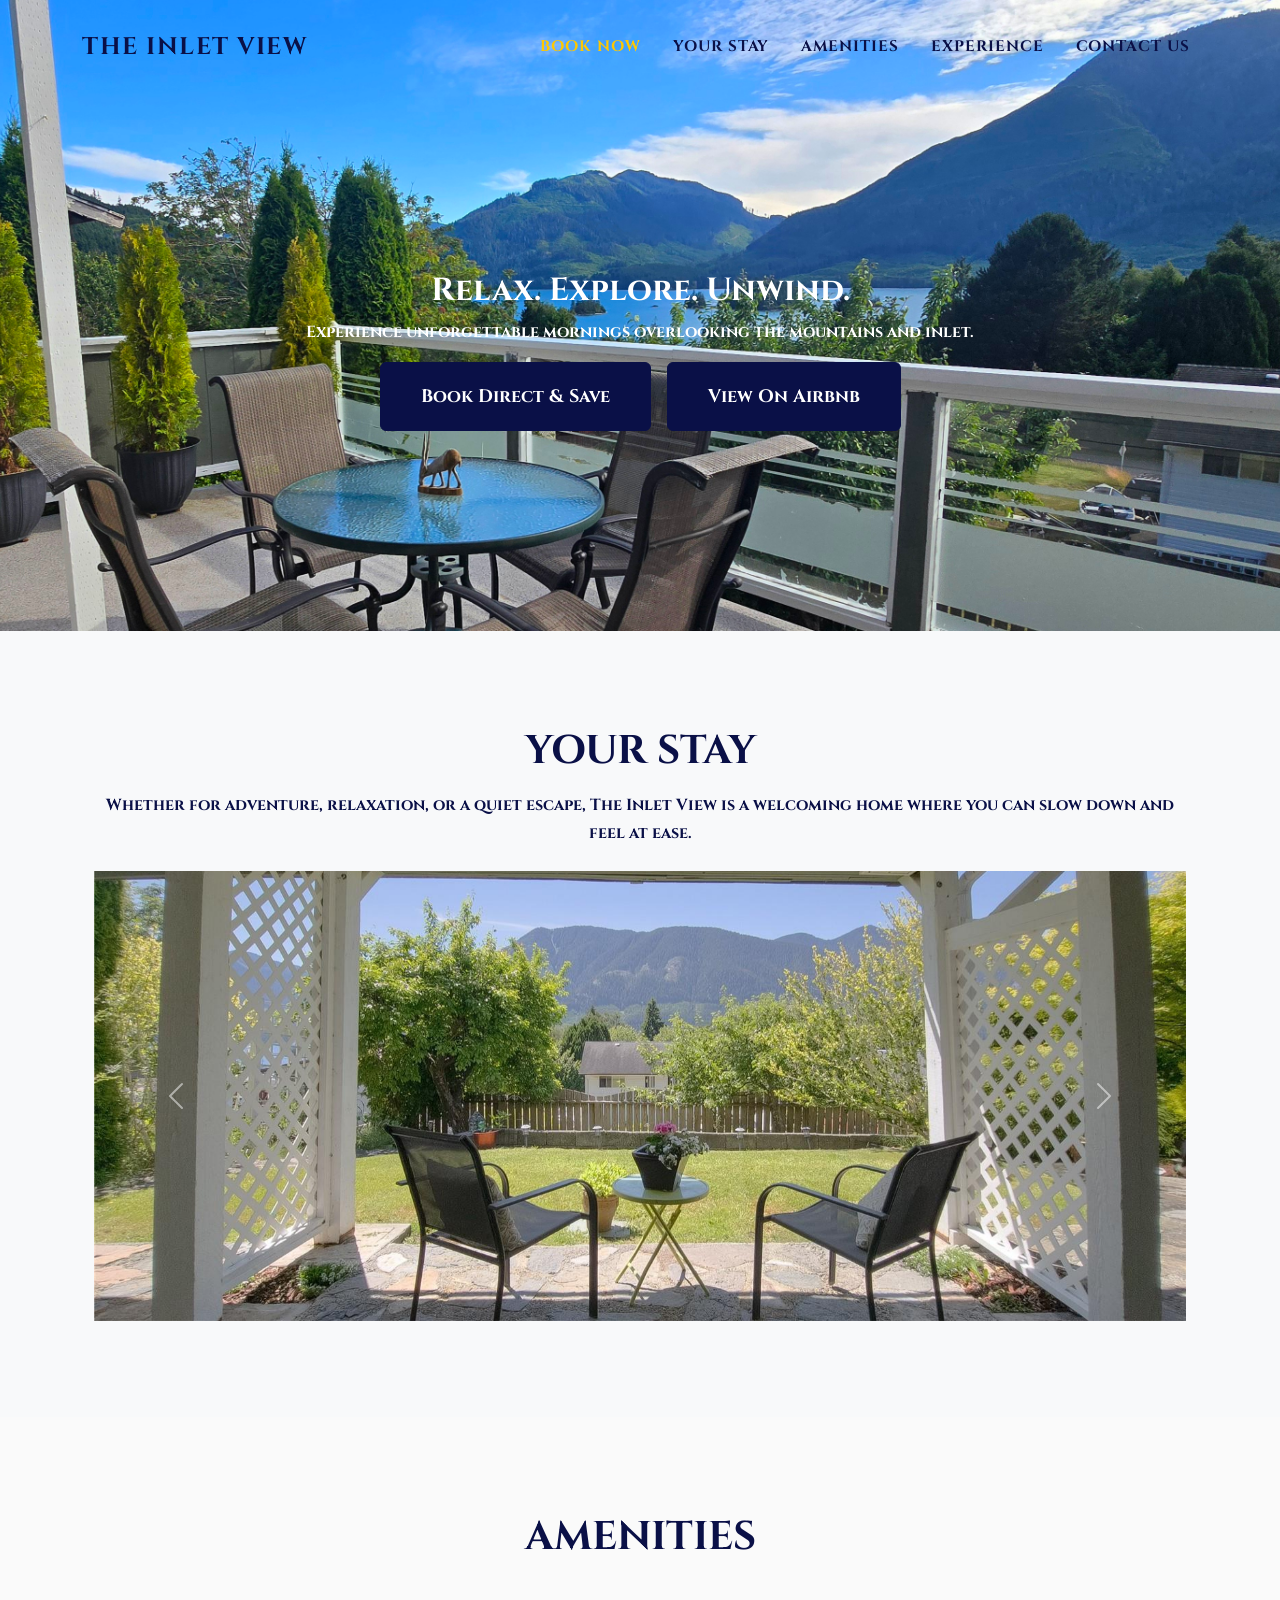
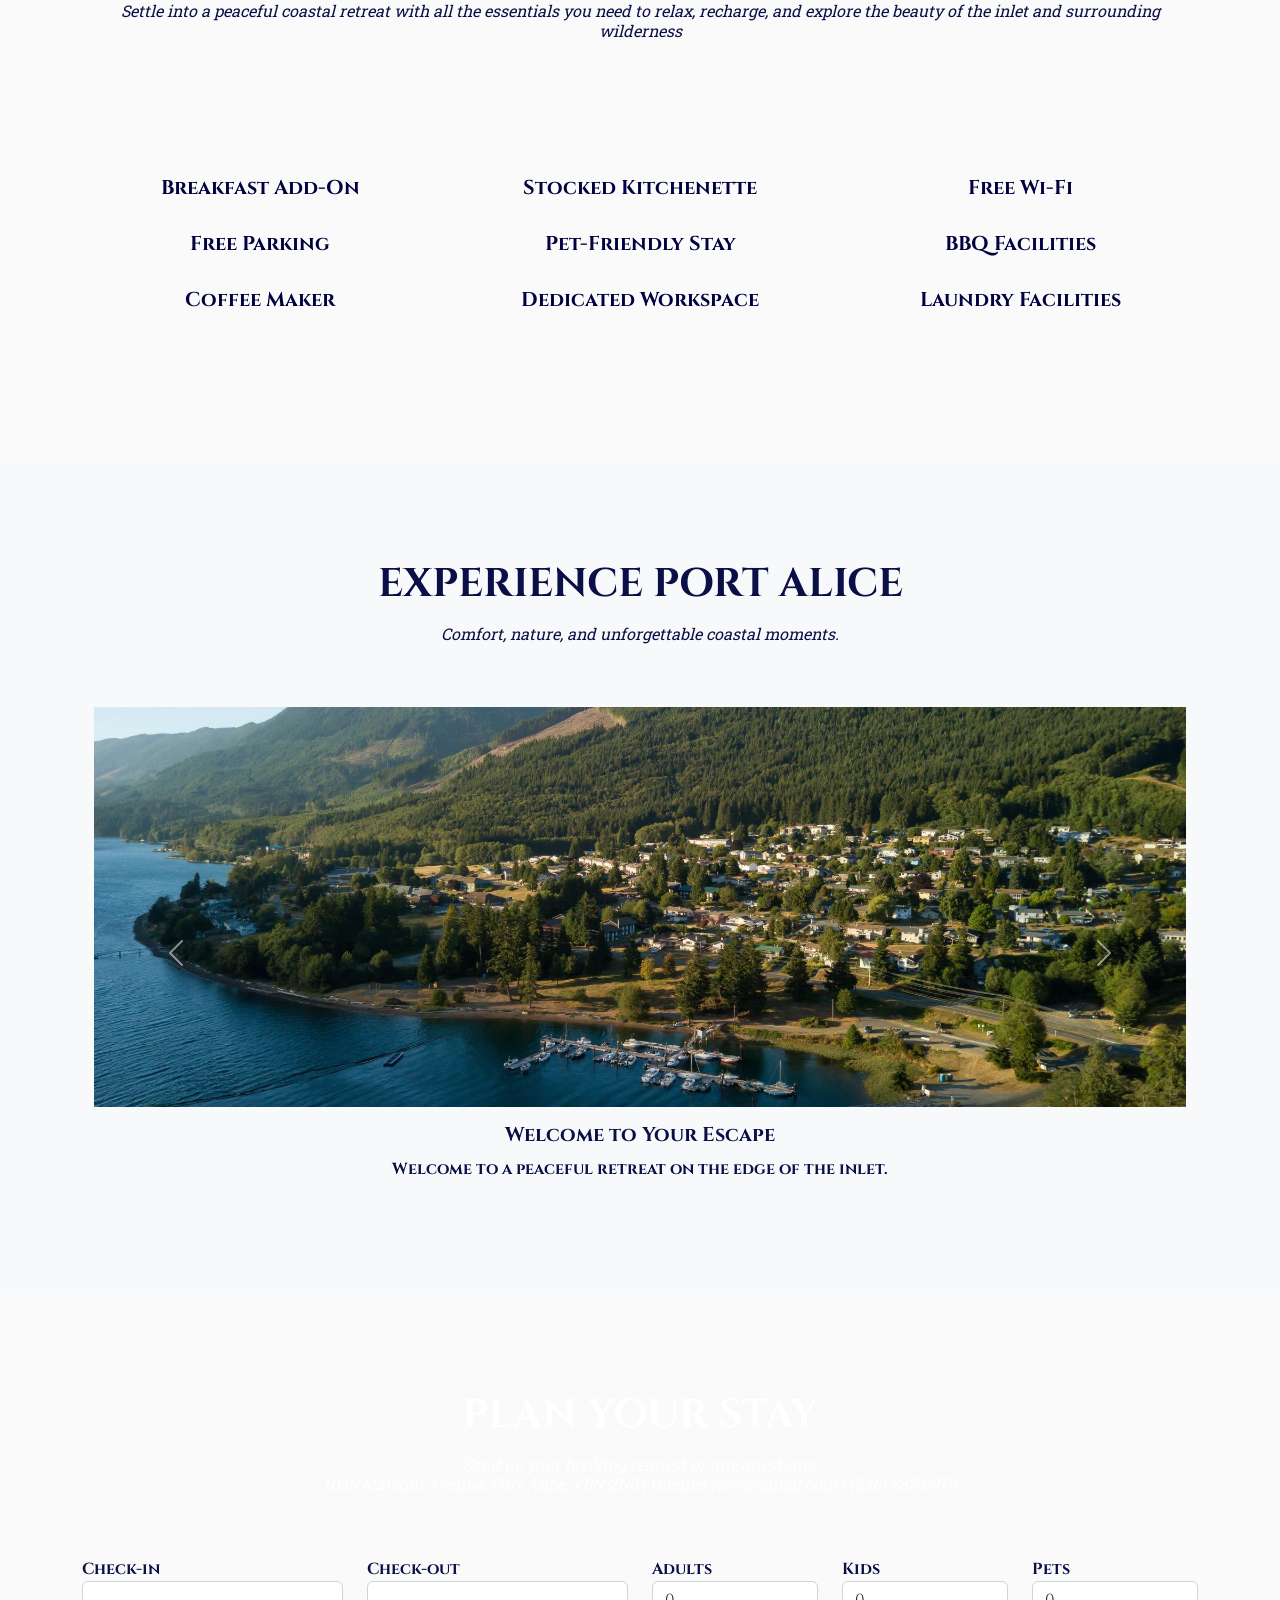
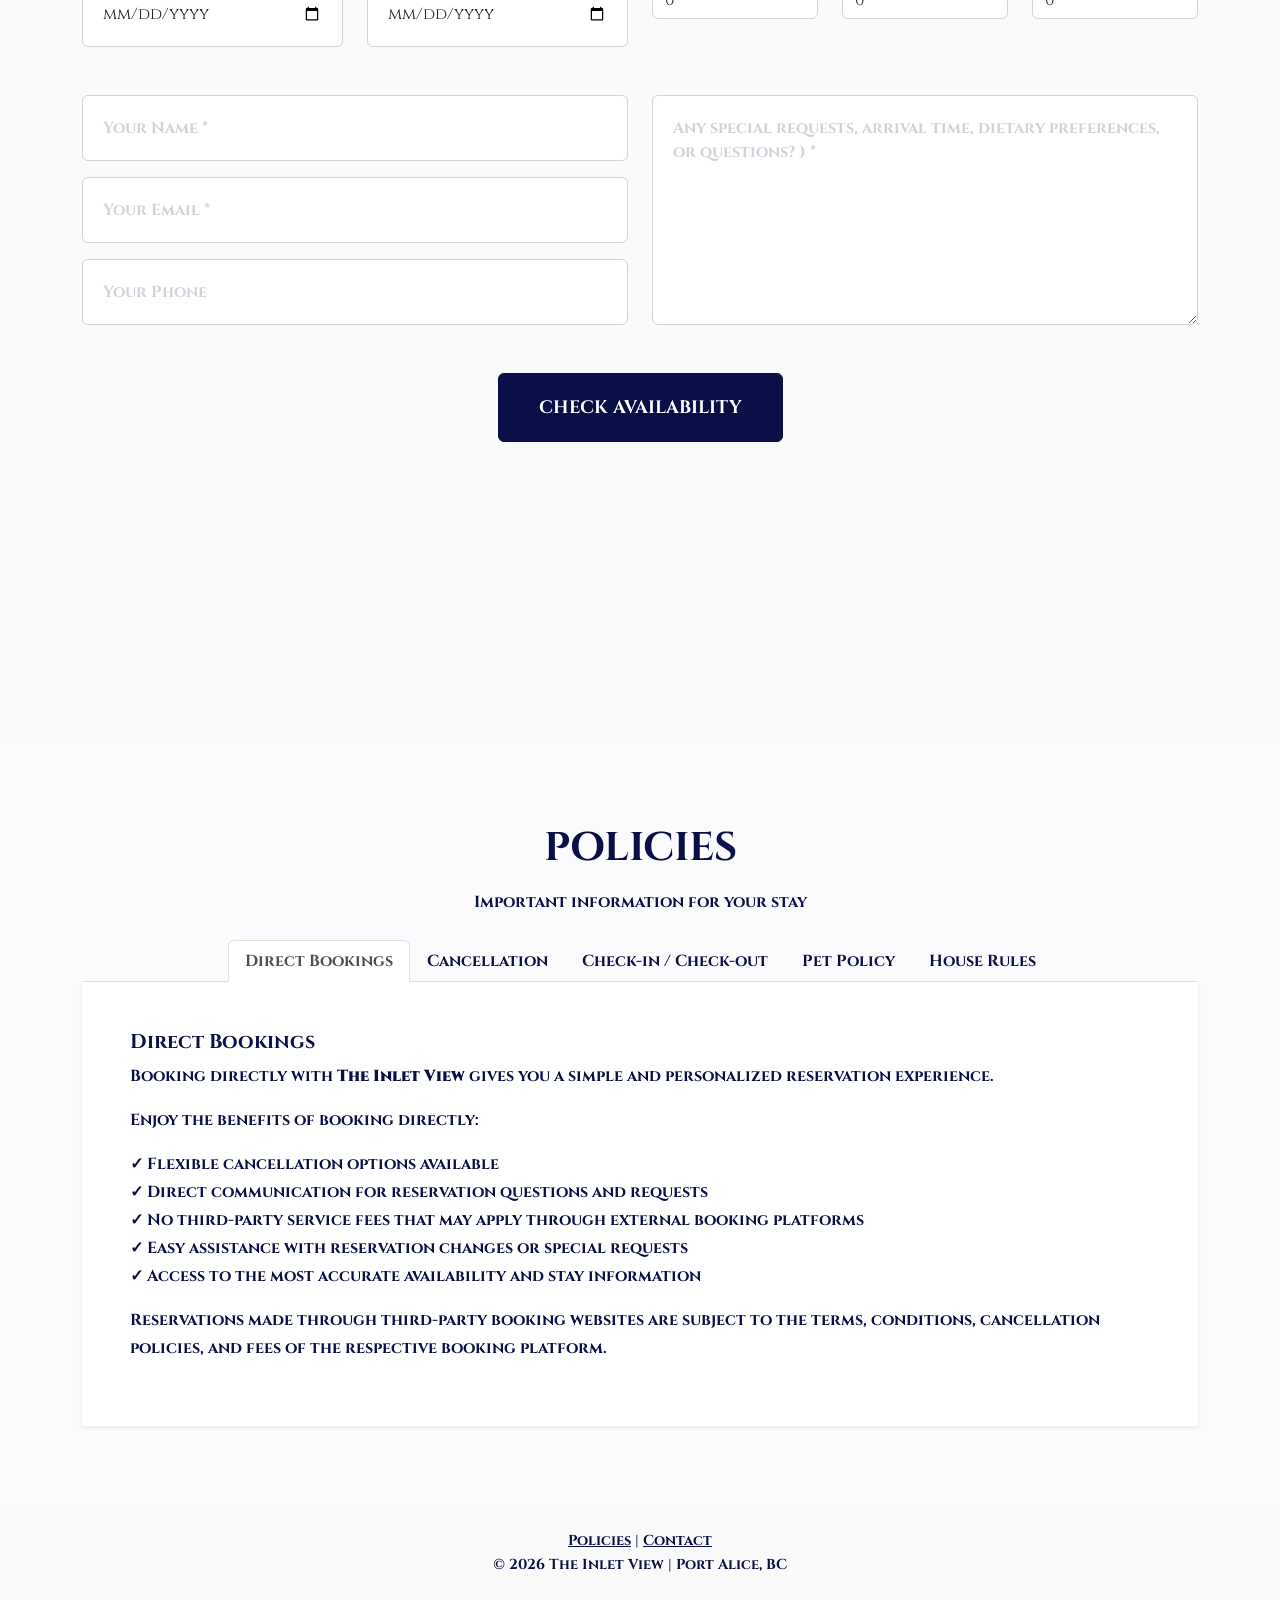
==== index.html @ c4af4500 "Add files via upload" ====
<!DOCTYPE html>
<html lang="en">
    <head>
        <meta charset="utf-8" />
        <meta name="viewport" content="width=device-width, initial-scale=1, shrink-to-fit=no" />
        <meta name="description" content="" />
        <meta name="author" content="" />
        <title>The Inlet View</title>
        <!-- Favicon-->
        <link rel="icon" type="image/x-icon" href="assets/favicon.ico" />
        <!-- Font Awesome icons (free version)-->
        <script src="https://use.fontawesome.com/releases/v6.3.0/js/all.js" crossorigin="anonymous"></script>
        <!-- Google fonts-->
        <link href="https://fonts.googleapis.com/css?family=Montserrat:400,700" rel="stylesheet" type="text/css" />
        <link href="https://fonts.googleapis.com/css?family=Roboto+Slab:400,100,300,700" rel="stylesheet" type="text/css" />
		<link href="https://fonts.googleapis.com/css2?family=Cinzel:wght@400;500;600;700&display=swap" rel="stylesheet">
		<link href="https://fonts.googleapis.com/css2?family=Cinzel:wght@400;600;700&family=Libre+Baskerville:wght@400;700&display=swap" rel="stylesheet">
		<link href="https://fonts.googleapis.com/css2?family=Cinzel:wght@400;500;600;700&family=Montserrat:wght@400;500;600&display=swap" rel="stylesheet">
		<link rel="preconnect" href="https://fonts.googleapis.com">
<link rel="preconnect" href="https://fonts.gstatic.com" crossorigin>
<link href="https://fonts.googleapis.com/css2?family=Great+Vibes&display=swap" rel="stylesheet">
		<link href="https://fonts.googleapis.com/css2?family=Aguafina+Script&display=swap" rel="stylesheet">
		<link rel="preconnect" href="https://fonts.googleapis.com">
<link rel="preconnect" href="https://fonts.gstatic.com" crossorigin>
<link href="https://fonts.googleapis.com/css2?family=La+Belle+Aurore&display=swap" rel="stylesheet">
		<link rel="preconnect" href="https://fonts.gstatic.com" crossorigin>
<link href="https://fonts.googleapis.com/css2?family=Pacifico&display=swap" rel="stylesheet">

        <!-- Core theme CSS (includes Bootstrap)-->
        <link href="css/styles.css" rel="stylesheet" />
		<script>
const today = new Date().toISOString().split("T")[0];

document.getElementById("checkin").setAttribute("min", today);
document.getElementById("checkout").setAttribute("min", today);

document.getElementById("checkin").addEventListener("change", function() {
    document.getElementById("checkout").setAttribute("min", this.value);
});
</script>
    </head>
    <body id="page-top">
<!-- Navigation -->
<nav class="navbar navbar-expand-lg navbar-dark fixed-top" id="mainNav">
    <div class="container">
        <a class="navbar-brand" href="#page-top">

    The Inlet View

</a>
        <button class="navbar-toggler" type="button" data-bs-toggle="collapse" data-bs-target="#navbarResponsive">
            Menu <i class="fas fa-bars ms-1"></i>
        </button>
        <div class="collapse navbar-collapse" id="navbarResponsive">
            <ul class="navbar-nav text-uppercase ms-auto py-4 py-lg-0">
                <li class="nav-item"><a class="nav-link" href="#booknow">Book Now</a></li>
                <li class="nav-item"><a class="nav-link" href="#stay">Your Stay</a></li>
		<li class="nav-item"><a class="nav-link" href="#amenities">Amenities</a></li>
		<li class="nav-item"><a class="nav-link" href="#experience">Experience</a></li>
		<li class="nav-item"><a class="nav-link" href="#contact">Contact Us</a></li>
		
            </ul>


        </div>
    </div>
</nav>
        <!-- Masthead -->
<header class="masthead" id="booknow">
    <div class="container">

       <!--  <div class="masthead-heading text-capitalize">Relax - Refresh - Reconnect </div></br> -->
		<h2 class="hero-script">Relax. Explore. Unwind.</h2>

    <p class="hero-subtitle">
        Experience unforgettable mornings overlooking the mountains and inlet.
    </p>
		<div class="d-flex flex-wrap gap-3 justify-content-center">
			<a class="btn btn-primary btn-xl text-capitalize" 
			   href="#contact">
			   Book Direct & Save
			</a>

		<a class="btn btn-primary btn-xl text-capitalize" 
		   href="https://airbnb.com/h/theinletviewportalice"
		   target="_blank">
		   View on Airbnb
		</a>
		</div>
    </div>
</header>
        <!-- Rooms and Property -->
		 <section class="page-section bg-light" id="stay" >
            <div class="container">
  <div class="container text-center">
    
    <h2 class="section-heading text-uppercase" >Your Stay</h2>

      <div class="text-center">
          <p class="text-muted">
                Whether for adventure, relaxation, or a quiet escape, The Inlet View is a welcoming home where you can slow down and feel at ease.</div>

    <div id="experienceCarousel" class="carousel slide mt-4" data-bs-ride="carousel">

      <!-- Indicators -->
      <div class="carousel-indicators d-none">
        <button type="button" data-bs-target="#experienceCarousel" data-bs-slide-to="0" class="active"></button>
        <button type="button" data-bs-target="#experienceCarousel" data-bs-slide-to="1"></button>
        <button type="button" data-bs-target="#experienceCarousel" data-bs-slide-to="2"></button>
	<button type="button" data-bs-target="#experienceCarousel" data-bs-slide-to="3"></button>
	<button type="button" data-bs-target="#experienceCarousel" data-bs-slide-to="4"></button>
	<button type="button" data-bs-target="#experienceCarousel" data-bs-slide-to="5"></button>
      </div>

      <!-- Images -->
      <div class="carousel-inner">

        <div class="carousel-item active">

          <img src="assets/img/portfolio/PA1.jpg" class="d-block w-100" style="height: 450px; object-fit: cover;" alt="">
       </div>

        <div class="carousel-item">
          <img src="assets/img/portfolio/PA2.jpg" class="d-block w-100" style="height: 450px; object-fit: cover;" alt="">
        </div>

        <div class="carousel-item">
          <img src="assets/img/portfolio/PA3.jpg" class="d-block w-100" style="height: 450px; object-fit: cover;" alt="">
        </div>
        <div class="carousel-item">
          <img src="assets/img/portfolio/PA4.jpg" class="d-block w-100" style="height: 450px; object-fit: cover;" alt="">

        </div>
        <div class="carousel-item">
          <img src="assets/img/portfolio/PA5.jpg" class="d-block w-100" style="height: 450px; object-fit: cover;" alt="">

        </div>

      </div>

      <!-- Controls -->
      <button class="carousel-control-prev" type="button" data-bs-target="#experienceCarousel" data-bs-slide="prev">
        <span class="carousel-control-prev-icon"></span>
      </button>

      <button class="carousel-control-next" type="button" data-bs-target="#experienceCarousel" data-bs-slide="next">
        <span class="carousel-control-next-icon"></span>
      </button>

    </div>

  </div>
</section>
		 <!-- Amenities-->
        <section class="page-section" id="amenities">
            <div class="container">
                <div class="text-center">
                    <h2 class="section-heading text-uppercase"  >Amenities</h2></br>
                    <h3 class="section-subheading text-muted">Settle into a peaceful coastal retreat with all the essentials you need to relax, recharge, and explore the beauty of the inlet and surrounding wilderness</h3>
                </br></div>
                <div class="text-center" >
                   
					 <div class="col-lg-16">
                        <div class="team-member" >
						<div class="row text-center mt-4" style="color: #01023f; margin-top: 15px;">
	<!-- Scenic Views -->


<!-- Breakfast -->
<div class="col-md-4">
  <div class="mb-4">
    <i class="fas fa-utensils fa-2x"></i>
  </div>
  <h5>Breakfast Add-On</h6>
</div>

<!-- Kitchenette -->
<div class="col-md-4">
  <div class="mb-4">
    <i class="fas fa-kitchen-set fa-2x"></i>
  </div>
  <h5>Stocked Kitchenette</h6>
</div>

<!-- WiFi -->
<div class="col-md-4">
  <div class="mb-4">
    <i class="fas fa-wifi fa-2x"></i>
  </div>
  <h5>Free Wi-Fi</h6>
</div>

<!-- Parking -->
<div class="col-md-4">
  <div class="mb-4">
    <i class="fas fa-car fa-2x"></i>
  </div>
  <h5>Free Parking</h6>
</div>

<!-- Pet Friendly -->
<div class="col-md-4">
  <div class="mb-4">
    <i class="fas fa-paw fa-2x"></i>
  </div>
  <h5>Pet-Friendly Stay</h6>
</div>

<!-- BBQ -->
<div class="col-md-4">
  <div class="mb-4">
    <i class="fas fa-fire fa-2x"></i>
  </div>
  <h5>BBQ Facilities</h6>
</div>

<!-- Coffee -->
<div class="col-md-4">
  <div class="mb-4">
    <i class="fas fa-mug-hot fa-2x"></i>
  </div>
  <h5>Coffee Maker</h6>
</div>

<!-- Workspace -->
<div class="col-md-4">
  <div class="mb-4">
    <i class="fas fa-laptop fa-2x"></i>
  </div>
  <h5>Dedicated Workspace</h6>
</div>

<!-- Laundry -->
<div class="col-md-4">
  <div class="mb-4">
    <i class="fas fa-shirt fa-2x"></i>
  </div>
  <h5>Laundry Facilities</h6>
</div>
    </div>                    
	</div>

</div>
</section>

        <!-- Stay and Experience-->
        <section class="page-section bg-light" id="experience" >
            <div class="container">
  <div class="container text-center">
    
    <h2 class="section-heading text-uppercase" >Experience Port Alice</h2>
    <h3 class="section-subheading text-muted">
      Comfort, nature, and unforgettable coastal moments.
    </h3>

    <div id="experienceCarousel" class="carousel slide mt-4" data-bs-ride="carousel">

      <!-- Indicators -->
      <div class="carousel-indicators d-none">
        <button type="button" data-bs-target="#experienceCarousel" data-bs-slide-to="0" class="active"></button>
        <button type="button" data-bs-target="#experienceCarousel" data-bs-slide-to="1"></button>
        <button type="button" data-bs-target="#experienceCarousel" data-bs-slide-to="2"></button>
	<button type="button" data-bs-target="#experienceCarousel" data-bs-slide-to="3"></button>
	<button type="button" data-bs-target="#experienceCarousel" data-bs-slide-to="4"></button>
	<button type="button" data-bs-target="#experienceCarousel" data-bs-slide-to="5"></button>
      </div>

      <!-- Images -->
      <div class="carousel-inner">

        <div class="carousel-item active">
          <img src="assets/img/experience/SE1.jpg" class="d-block w-100" style="height: 400px; object-fit: cover;" alt="">
		<div class="mt-3">
		  <h5>Welcome to Your Escape</h5>
          <p class="text-muted">Welcome to a peaceful retreat on the edge of the inlet.</p>
        </div>
        </div>

        <div class="carousel-item">
          <img src="assets/img/experience/SE2.jpg" class="d-block w-100" style="height: 400px; object-fit: cover;" alt="">
		<div class="mt-3">
		  <h5>Cozy & Comfortable Stay</h5>
          <p class="text-muted">Comfort that feels like home</p>
        </div>
        </div>

        <div class="carousel-item">
          <img src="assets/img/experience/SE3.jpg" class="d-block w-100" style="height: 400px; object-fit: cover;" alt="">
		<div class="mt-3">
		  <h5>Nature at Your Doorstep</h5>
          <p class="text-muted">Trails, forests, and fresh ocean air await.</p>
        </div>
        </div>
        <div class="carousel-item">
          <img src="assets/img/experience/SE4.jpg" class="d-block w-100" style="height: 400px; object-fit: cover;" alt="">
		<div class="mt-3">
		  <h5>Local Experiences & Adventure</h5>
          <p class="text-muted">From fishing to kayaking—experience the coast.</p>
        </div>
        </div>
<div class="carousel-item">
          <img src="assets/img/experience/SE5.jpg" class="d-block w-100" style="height: 400px; object-fit: cover;" alt="">
		<div class="mt-3">
		  <h5>Nature at Your Doorstep</h5>
          <p class="text-muted">Trails, forests, and fresh ocean air await.</p>
        </div>
        </div>

      </div>

      <!-- Controls -->
      <button class="carousel-control-prev" type="button" data-bs-target="#experienceCarousel" data-bs-slide="prev">
        <span class="carousel-control-prev-icon"></span>
      </button>

      <button class="carousel-control-next" type="button" data-bs-target="#experienceCarousel" data-bs-slide="next">
        <span class="carousel-control-next-icon"></span>
      </button>

    </div>

  </div>
</section>
       </div>
      
       
      <!-- Contact-->
       <section class="page-section" id="contact">
    <div class="container">

        <div class="text-center">
            <h2 class="section-heading text-uppercase">Plan Your Stay</h2>

            <h3 class="section-subheading" style="color: white;">
                Send us your booking request or any questions.
                <br>
                1036 Matsqui Avenue, Port Alice, V0N 2N0 | theinletview@gmail.com | (236) 882 6979
            </h3>
        </div>


        <form id="contactForm" action="https://formspree.io/f/maqgrzor" method="POST">


<input type="hidden" name="_subject" value="New Booking Inquiry - The Inlet View">

            <!-- Stay Details -->
<!-- Stay Details -->
<div class="row mb-4 justify-content-center">

    <!-- Check-in -->
    <div class="col-md-3 col-sm-6">
        <div class="form-group">
            <label class="text-white">Check-in</label>
            <input class="form-control" required
                   id="checkin"
				   name="checkin"				   
                   type="date">
        </div>
    </div>


    <!-- Check-out -->
    <div class="col-md-3 col-sm-6">
        <div class="form-group">
            <label class="text-white">Check-out</label>
            <input class="form-control" required
                   id="checkout" 
				   name="checkout"
                   type="date">
        </div>
    </div>


    <!-- Adults -->
    <div class="col-md-2 col-sm-4">
        <div class="form-group">
            <label class="text-white">Adults</label>
            <select class="form-control" id="adults" name="adults" required>
                <option value="">0</option>
                <option>1</option>
                <option>2</option>
                <option>3</option>
				<option>4</option>
            </select>
        </div>
    </div>


    <!-- Kids -->
    <div class="col-md-2 col-sm-4">
        <div class="form-group">
            <label class="text-white">Kids</label>
            <select class="form-control" id="kids" name="kids">
                <option value="0">0</option>
                <option>1</option>
                <option>2</option>
                <option>3+</option>
            </select>
        </div>
    </div>


    <!-- Pets -->
    <div class="col-md-2 col-sm-4">
        <div class="form-group">
            <label class="text-white">Pets</label>
            <select class="form-control" id="pets" name="pets">
                <option>0</option>
                <option>1</option>
                <option>2</option>
            </select>
        </div>
    </div>

</div>
            <!-- Guest Details -->
            <div class="row align-items-stretch mb-5">

                <div class="col-md-6">

                    <div class="form-group mb-3">
                        <input class="form-control" required
        minlength="2"
                               id="name"
							   name="name"
                               type="text"
                               placeholder="Your Name *">
                    </div>


                    <div class="form-group mb-3">
                        <input class="form-control" required
                               id="email"
							   name="email"
                               type="email"
                               placeholder="Your Email *">
                    </div>


                    <div class="form-group mb-md-0">
                        <input class="form-control" pattern="[\+0-9\s\-\(\)]{7,20}"
                               id="phone"
							    name="phone"
                               type="tel"
                               placeholder="Your Phone">
                    </div>

                </div>



                <div class="col-md-6">

                    <div class="form-group form-group-textarea mb-md-0">
                        <textarea class="form-control" required
                                  id="message" minlength="10" maxlength="500"
								   name="message"
                                  placeholder="Any special requests, arrival time, dietary preferences, or questions? ) *"></textarea>
                    </div>

                </div>

            </div>



            <!-- Submit Button -->
            <div class="text-center">

                <button class="btn btn-primary btn-xl text-uppercase"
                        id="submitButton"
                        type="submit">
                    Check Availability
                </button>

            </div>


        </form>


        <br>

<iframe 
            src="https://www.google.com/maps?q=1036+Matsqui+Avenue+Port+Alice&output=embed"
            width="100%" 
            height="175"
            style="border:0;"
            allowfullscreen=""
            loading="lazy">
        </iframe>
        


    </div>
</section>
<!-- Policies Section -->
<section class="page-section" id="policies" style="background-color:#fbfafd; padding:80px 0;">

<div class="container">

    <div class="text-center">
        <h2 class="section-heading text-uppercase"
            style="font-family:'Cinzel', serif; color:#0a1047;">
            Policies
        </h2>

        <p class="text-muted">
            Important information for your stay
        </p>
    </div>


    <!-- Policy Tabs -->
    <ul class="nav nav-tabs justify-content-center mt-4" id="policyTabs" role="tablist">

<li class="nav-item">
            <button class="nav-link active"
            data-bs-toggle="tab"
            data-bs-target="#bookdirect"
            type="button">

            Direct Bookings

            </button>
        </li>

        <li class="nav-item">
            <button class="nav-link"
            data-bs-toggle="tab"
            data-bs-target="#cancellation"
            type="button">

            Cancellation

            </button>
        </li>


        <li class="nav-item">
            <button class="nav-link"
            data-bs-toggle="tab"
            data-bs-target="#check-in"
            type="button">

            Check-in / Check-out

            </button>
        </li>


        <li class="nav-item">
            <button class="nav-link"
            data-bs-toggle="tab"
            data-bs-target="#pet"
            type="button">

            Pet Policy

            </button>
        </li>


        <li class="nav-item">
            <button class="nav-link"
            data-bs-toggle="tab"
            data-bs-target="#rules"
            type="button">

            House Rules

            </button>
        </li>


    </ul>



    <!-- Tab Content -->
    <div class="tab-content p-5 bg-white shadow-sm" id="policyContent">
<div class="tab-pane fade show active"
        id="bookdirect">
		<h5>Direct Bookings</h5>
		<p>
Booking directly with <strong>The Inlet View</strong> gives you a simple and 
personalized reservation experience.
</p>

<p>
Enjoy the benefits of booking directly:
</p>

<p>
✓ Flexible cancellation options available<br>
✓ Direct communication for reservation questions and requests<br>
✓ No third-party service fees that may apply through external booking platforms<br>
✓ Easy assistance with reservation changes or special requests<br>
✓ Access to the most accurate availability and stay information
</p>

<p>
Reservations made through third-party booking websites are subject to the 
terms, conditions, cancellation policies, and fees of the respective booking platform.
</p>
		</div>

        <!-- Cancellation -->
	<div class="tab-pane fade"
        id="cancellation">

            <h5>Cancellations</h5>

            <p>
We understand that plans can change. Our cancellation policy is designed to provide flexibility while allowing us to prepare for your arrival.
</p>

<p>
<strong>Cancellation Terms:</strong>
<br><br>

• Cancel <strong>7 days or more before check-in</strong>: Full refund.<br>
• Cancel <strong>within 7 days of check-in</strong>: 50% of the total reservation amount will be charged.<br>
• Cancel <strong>within 48 hours of check-in or do not arrive</strong>: Full reservation amount will be charged.
</p>

        </div>


        <!-- Check In -->
        <div class="tab-pane fade"
        id="check-in">

            <h5>Check-in & Check-out</h5>
<p>
            <strong>Check-in:</strong> 3:00 PM – 8:00 PM
            <br>
            <strong>Check-out:</strong> By 11:00 AM
            <br><br>

            Early check-in or late check-out may be available upon request.
            </p>
            

        </div>



        <!-- Pets -->
        <div class="tab-pane fade"
        id="pet">

            <h4>Pet Policy</h4>

            <p>
The Inlet View welcomes guests travelling with pets. 
To ensure a comfortable stay for all guests, pets must be disclosed and approved 
prior to arrival.
</p>

<p>
<strong>Pet Fee:</strong>
<br>

Pets are subject to a pet cleaning fee per night/stay. 
The fee covers additional cleaning required after a pet-friendly stay and must 
be paid before check-in.
</p>


<p>
<strong>Pet Requirements During Your Stay:</strong>
<br><br>

• Pets must remain under the owner's control at all times.<br>
• Pets must not be left unattended inside the accommodation unless approved in advance.<br>
• Pets are not permitted on beds, furniture, or linens unless protected with guest-provided coverings.<br>
• Guests must clean up after their pets both indoors and outdoors.<br>
• Excessive barking, aggressive behaviour, or disturbance to other guests is not permitted.
</p>

<p>
<strong>Cleaning and Damage Responsibility:</strong>
<br><br>

Guests must notify the host immediately if their pet causes any damage, 
including damage to mattresses, bedding, furniture, flooring, walls, or other 
property items.
</p>
<p>
Guests are responsible for the reasonable cost of repairs, replacement, or 
additional cleaning required due to pet-related damage beyond normal use.
</p>

<p>
<strong>Service Animals:</strong>
<br><br>

Recognized service animals are welcome in accordance with applicable 
British Columbia regulations. Service animals are not considered pets and are 
not subject to pet fees.
</p>


<p>
Guests travelling with service animals should inform us before arrival so we 
can ensure a smooth and comfortable stay.
</p>

        </div>



        <!-- Rules -->
        <div class="tab-pane fade" id="rules">

            <h5>House Rules</h5>
<p>
To ensure a peaceful and enjoyable stay for everyone:
</p>

<p>
• Quiet hours are observed between 10:00 PM and 8:00 AM<br>
• No parties, events, or disruptive gatherings are permitted<br>
• Guests must respect the property, other guests, and the surrounding neighbourhood<br>
• Please leave shared spaces clean and tidy<br>
• Only registered guests are permitted to stay overnight<br>
• Smoking, vaping, cannabis use, and the use of any smoking products are strictly prohibited inside guest rooms, buildings, and near entrances or common areas<br>
</p>

<p>
<strong>Smoking Policy & Additional Charges:</strong>
<br><br>

The Inlet View is a smoke-free property. If smoking or vaping occurs inside the accommodation or in restricted areas, guests may be responsible for additional cleaning, deodorizing, and restoration costs required to return the space to a smoke-free condition.
</p>

<p>
This may include, but is not limited to, deep cleaning of furniture, carpets, bedding, curtains, mattresses, and other affected items. Guests may also be responsible for any costs associated with loss of use of the accommodation due to smoke remediation.
</p>

        </div>


    </div>

</div>

</section>

		
        <!-- Footer-->
        <footer class="footer py-4">
            <div class="container">
                <div class="row align-items-center">
                      <div style="display: flex; gap: 5px;">
					  <div class="container text-center">
					  
					 <a href="#policies">Policies</a> | 
					 <a href=#contact>Contact</a>
					 
					
        <p>© 2026 The Inlet View | Port Alice, BC</p>
    </div>
                </div></div>
            </div>
        </footer>
<!-- Portfolio Modals-->
        <!-- Portfolio item 1 modal popup-->
        <div class="portfolio-modal modal fade" id="portfolioModal1" tabindex="-1" role="dialog" aria-hidden="true">
            <div class="modal-dialog">
                <div class="modal-content">
                    <div class="close-modal" data-bs-dismiss="modal"><img src="assets/img/close-icon.svg" alt="Close modal" /></div>
                    <div class="container">
                        <div class="row justify-content-center">
                            <div class="col-lg-8">
                                <div class="modal-body">
                                    <!-- Project details-->
                                    <h2 class="text-uppercase">ROOMS & PROPERTY</h2>
                                    <p class="item-intro text-muted">Lorem ipsum dolor sit amet consectetur.</p>
                                    <div id="portfolioCarousel1" class="carousel slide" data-bs-ride="false">
  
  <div class="carousel-inner">

    <div class="carousel-item active">
      <img class="d-block w-100" src="assets/img/portfolio/PA1.jpg" alt="Private Patio">
    </div>

    <div class="carousel-item">
      <img class="d-block w-100" src="assets/img/portfolio/PA2.jpg" alt="Patio View">
    </div>

    <div class="carousel-item">
      <img class="d-block w-100" src="assets/img/portfolio/PA3.jpg" alt="Outdoor Seating">
    </div>
	 <div class="carousel-item">
      <img class="d-block w-100" src="assets/img/portfolio/PA4.jpg" alt="Outdoor Seating">
    </div>
	 <div class="carousel-item">
      <img class="d-block w-100" src="assets/img/portfolio/PA5.jpg" alt="Outdoor Seating">
    </div>

  </div>

  <!-- Previous Button -->
  <button class="carousel-control-prev" type="button" data-bs-target="#portfolioCarousel1" data-bs-slide="prev">
    <span class="carousel-control-prev-icon"></span>
  </button>

  <!-- Next Button -->
  <button class="carousel-control-next" type="button" data-bs-target="#portfolioCarousel1" data-bs-slide="next">
    <span class="carousel-control-next-icon"></span>
  </button>

</div>
                                    <p>Use this area to describe your project. Lorem ipsum dolor sit amet, consectetur adipisicing elit. Est blanditiis dolorem culpa incidunt minus dignissimos deserunt repellat aperiam quasi sunt officia expedita beatae cupiditate, maiores repudiandae, nostrum, reiciendis facere nemo!</p>
                                    <ul class="list-inline">
                                        <li>
                                            <strong>Client:</strong>
                                            Threads
                                        </li>
                                        <li>
                                            <strong>Category:</strong>
                                            Illustration
                                        </li>
                                    </ul>
                                    <button class="btn btn-primary btn-xl text-uppercase" data-bs-dismiss="modal" type="button">
                                        <i class="fas fa-xmark me-1"></i>
                                        Close
                                    </button>
                                </div>
                            </div>
                        </div>
                    </div>
                </div>
            </div>
        </div>
        <!-- Portfolio item 2 modal popup-->
        <div class="portfolio-modal modal fade" id="portfolioModal2" tabindex="-1" role="dialog" aria-hidden="true">
            <div class="modal-dialog">
                <div class="modal-content">
                    <div class="close-modal" data-bs-dismiss="modal"><img src="assets/img/close-icon.svg" alt="Close modal" /></div>
                    <div class="container">
                        <div class="row justify-content-center">
                            <div class="col-lg-8">
                                <div class="modal-body">
                                    <!-- Project details-->
                                    <h2 class="text-uppercase">Project Name</h2>
                                    <p class="item-intro text-muted">Lorem ipsum dolor sit amet consectetur.</p>
                                    <img class="img-fluid d-block mx-auto" src="assets/img/portfolio/PA2.jpg" alt="..." />
                                    <p>Use this area to describe your project. Lorem ipsum dolor sit amet, consectetur adipisicing elit. Est blanditiis dolorem culpa incidunt minus dignissimos deserunt repellat aperiam quasi sunt officia expedita beatae cupiditate, maiores repudiandae, nostrum, reiciendis facere nemo!</p>
                                    <ul class="list-inline">
                                        <li>
                                            <strong>Client:</strong>
                                            Explore
                                        </li>
                                        <li>
                                            <strong>Category:</strong>
                                            Graphic Design
                                        </li>
                                    </ul>
                                    <button class="btn btn-primary btn-xl text-uppercase" data-bs-dismiss="modal" type="button">
                                        <i class="fas fa-xmark me-1"></i>
                                        Close Project
                                    </button>
                                </div>
                            </div>
                        </div>
                    </div>
                </div>
            </div>
        </div>
        <!-- Portfolio item 3 modal popup-->
        <div class="portfolio-modal modal fade" id="portfolioModal3" tabindex="-1" role="dialog" aria-hidden="true">
            <div class="modal-dialog">
                <div class="modal-content">
                    <div class="close-modal" data-bs-dismiss="modal"><img src="assets/img/close-icon.svg" alt="Close modal" /></div>
                    <div class="container">
                        <div class="row justify-content-center">
                            <div class="col-lg-8">
                                <div class="modal-body">
                                    <!-- Project details-->
                                    <h2 class="text-uppercase">Project Name</h2>
                                    <p class="item-intro text-muted">Lorem ipsum dolor sit amet consectetur.</p>
                                    <img class="img-fluid d-block mx-auto" src="assets/img/portfolio/PA3.jpg" alt="..." />
                                    <p>Use this area to describe your project. Lorem ipsum dolor sit amet, consectetur adipisicing elit. Est blanditiis dolorem culpa incidunt minus dignissimos deserunt repellat aperiam quasi sunt officia expedita beatae cupiditate, maiores repudiandae, nostrum, reiciendis facere nemo!</p>
                                    <ul class="list-inline">
                                        <li>
                                            <strong>Client:</strong>
                                            Finish
                                        </li>
                                        <li>
                                            <strong>Category:</strong>
                                            Identity
                                        </li>
                                    </ul>
                                    <button class="btn btn-primary btn-xl text-uppercase" data-bs-dismiss="modal" type="button">
                                        <i class="fas fa-xmark me-1"></i>
                                        Close Project
                                    </button>
                                </div>
                            </div>
                        </div>
                    </div>
                </div>
            </div>
        </div>
        <!-- Portfolio item 4 modal popup-->
        <div class="portfolio-modal modal fade" id="portfolioModal4" tabindex="-1" role="dialog" aria-hidden="true">
            <div class="modal-dialog">
                <div class="modal-content">
                    <div class="close-modal" data-bs-dismiss="modal"><img src="assets/img/close-icon.svg" alt="Close modal" /></div>
                    <div class="container">
                        <div class="row justify-content-center">
                            <div class="col-lg-8">
                                <div class="modal-body">
                                    <!-- Project details-->
                                    <h2 class="text-uppercase">Project Name</h2>
                                    <p class="item-intro text-muted">Lorem ipsum dolor sit amet consectetur.</p>
                                    <img class="img-fluid d-block mx-auto" src="assets/img/portfolio/PA4.jpg" alt="..." />
                                    <p>Use this area to describe your project. Lorem ipsum dolor sit amet, consectetur adipisicing elit. Est blanditiis dolorem culpa incidunt minus dignissimos deserunt repellat aperiam quasi sunt officia expedita beatae cupiditate, maiores repudiandae, nostrum, reiciendis facere nemo!</p>
                                    <ul class="list-inline">
                                        <li>
                                            <strong>Client:</strong>
                                            Lines
                                        </li>
                                        <li>
                                            <strong>Category:</strong>
                                            Branding
                                        </li>
                                    </ul>
                                    <button class="btn btn-primary btn-xl text-uppercase" data-bs-dismiss="modal" type="button">
                                        <i class="fas fa-xmark me-1"></i>
                                        Close Project
                                    </button>
                                </div>
                            </div>
                        </div>
                    </div>
                </div>
            </div>
        </div>
        <!-- Portfolio item 5 modal popup-->
        <div class="portfolio-modal modal fade" id="portfolioModal5" tabindex="-1" role="dialog" aria-hidden="true">
            <div class="modal-dialog">
                <div class="modal-content">
                    <div class="close-modal" data-bs-dismiss="modal"><img src="assets/img/close-icon.svg" alt="Close modal" /></div>
                    <div class="container">
                        <div class="row justify-content-center">
                            <div class="col-lg-8">
                                <div class="modal-body">
                                    <!-- Project details-->
                                    <h2 class="text-uppercase">Project Name</h2>
                                    <p class="item-intro text-muted">Lorem ipsum dolor sit amet consectetur.</p>
                                    <img class="img-fluid d-block mx-auto" src="assets/img/portfolio/PA5.jpg" alt="..." />
                                    <p>Use this area to describe your project. Lorem ipsum dolor sit amet, consectetur adipisicing elit. Est blanditiis dolorem culpa incidunt minus dignissimos deserunt repellat aperiam quasi sunt officia expedita beatae cupiditate, maiores repudiandae, nostrum, reiciendis facere nemo!</p>
                                    <ul class="list-inline">
                                        <li>
                                            <strong>Client:</strong>
                                            Southwest
                                        </li>
                                        <li>
                                            <strong>Category:</strong>
                                            Website Design
                                        </li>
                                    </ul>
                                    <button class="btn btn-primary btn-xl text-uppercase" data-bs-dismiss="modal" type="button">
                                        <i class="fas fa-xmark me-1"></i>
                                        Close Project
                                    </button>
                                </div>
                            </div>
                        </div>
                    </div>
                </div>
            </div>
        </div>
        <!-- Portfolio item 6 modal popup-->
        <div class="portfolio-modal modal fade" id="portfolioModal6" tabindex="-1" role="dialog" aria-hidden="true">
            <div class="modal-dialog">
                <div class="modal-content">
                    <div class="close-modal" data-bs-dismiss="modal"><img src="assets/img/close-icon.svg" alt="Close modal" /></div>
                    <div class="container">
                        <div class="row justify-content-center">
                            <div class="col-lg-8">
                                <div class="modal-body">
                                    <!-- Project details-->
                                    <h2 class="text-uppercase">Project Name</h2>
                                    <p class="item-intro text-muted">Lorem ipsum dolor sit amet consectetur.</p>
                                    <img class="img-fluid d-block mx-auto" src="assets/img/portfolio/6.jpg" alt="..." />
                                    <p>Use this area to describe your project. Lorem ipsum dolor sit amet, consectetur adipisicing elit. Est blanditiis dolorem culpa incidunt minus dignissimos deserunt repellat aperiam quasi sunt officia expedita beatae cupiditate, maiores repudiandae, nostrum, reiciendis facere nemo!</p>
                                    <ul class="list-inline">
                                        <li>
                                            <strong>Client:</strong>
                                            Window
                                        </li>
                                        <li>
                                            <strong>Category:</strong>
                                            Photography
                                        </li>
                                    </ul>
                                    <button class="btn btn-primary btn-xl text-uppercase" data-bs-dismiss="modal" type="button">
                                        <i class="fas fa-xmark me-1"></i>
                                        Close Project
                                    </button>
                                </div>
                            </div>
                        </div>
                    </div>
                </div>
            </div>
        </div>
            
 <!-- Bootstrap core JS-->
         <script src="https://cdn.jsdelivr.net/npm/bootstrap@5.2.3/dist/js/bootstrap.bundle.min.js"></script>
        <!-- Core theme JS-->
         <script src="js/scripts.js"></script>
        <!-- * * * * * * * * * * * * * * * * * * * * * * * * * * * * * * * * * * * * * * * *-->
        <!-- * *                               SB Forms JS                               * *-->
        <!-- * * Activate your form at https://startbootstrap.com/solution/contact-forms * *-->
        <!-- * * * * * * * * * * * * * * * * * * * * * * * * * * * * * * * * * * * * * * * *-->
       <!--  <script src="https://cdn.startbootstrap.com/sb-forms-latest.js"></script>
	   <!-- Your form ends here -->
</form>


<!-- Form submission redirect script -->
<script>
document.getElementById("contactForm").addEventListener("submit", async function(e) {
    e.preventDefault();

    const form = e.target;
    const data = new FormData(form);

    const response = await fetch(form.action, {
        method: "POST",
        body: data,
        headers: {
            "Accept": "application/json"
        }
    });

    if (response.ok) {
        window.location.href = "thank-you.html";
    } else {
        alert("Something went wrong. Please try again.");
    }
});
</script>
<script>
const today = new Date().toISOString().split("T")[0];

document.getElementById("checkin").setAttribute("min", today);
document.getElementById("checkout").setAttribute("min", today);

document.getElementById("checkin").addEventListener("change", function() {
    document.getElementById("checkout").setAttribute("min", this.value);
});
</script>

<script>
window.onload = function() {
    document.getElementById("contactForm").reset();
};
</script>
<script>
document.addEventListener("DOMContentLoaded", function () {

    const checkin = document.getElementById("checkin");
    const checkout = document.getElementById("checkout");

    // Get today's date
    const today = new Date().toISOString().split("T")[0];

    // Block past dates
    checkin.setAttribute("min", today);
    checkout.setAttribute("min", today);

    // When check-in changes, update checkout minimum date
    checkin.addEventListener("change", function () {
        checkout.setAttribute("min", this.value);

        // Clear checkout if it is before check-in
        if (checkout.value && checkout.value < this.value) {
            checkout.value = "";
        }
    });

});
</script>

</body>
</html>
    </body>
</html>
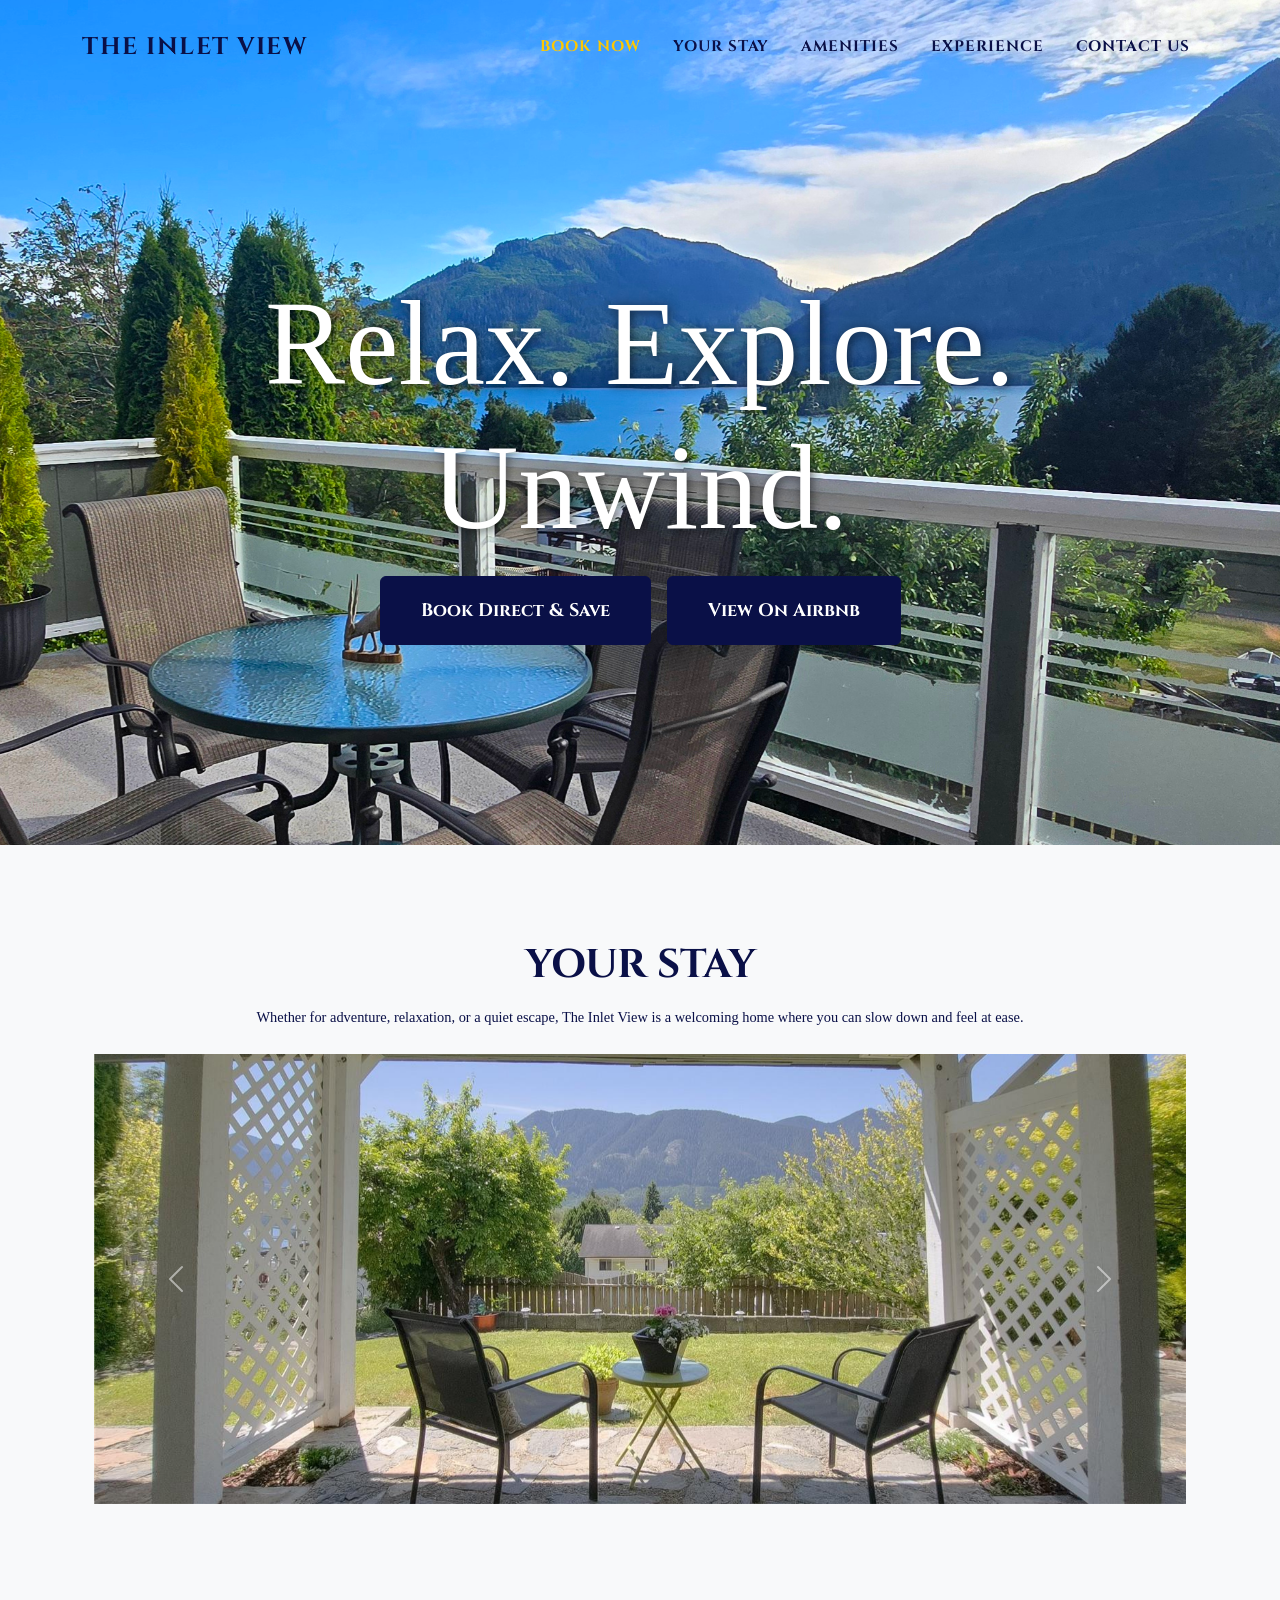
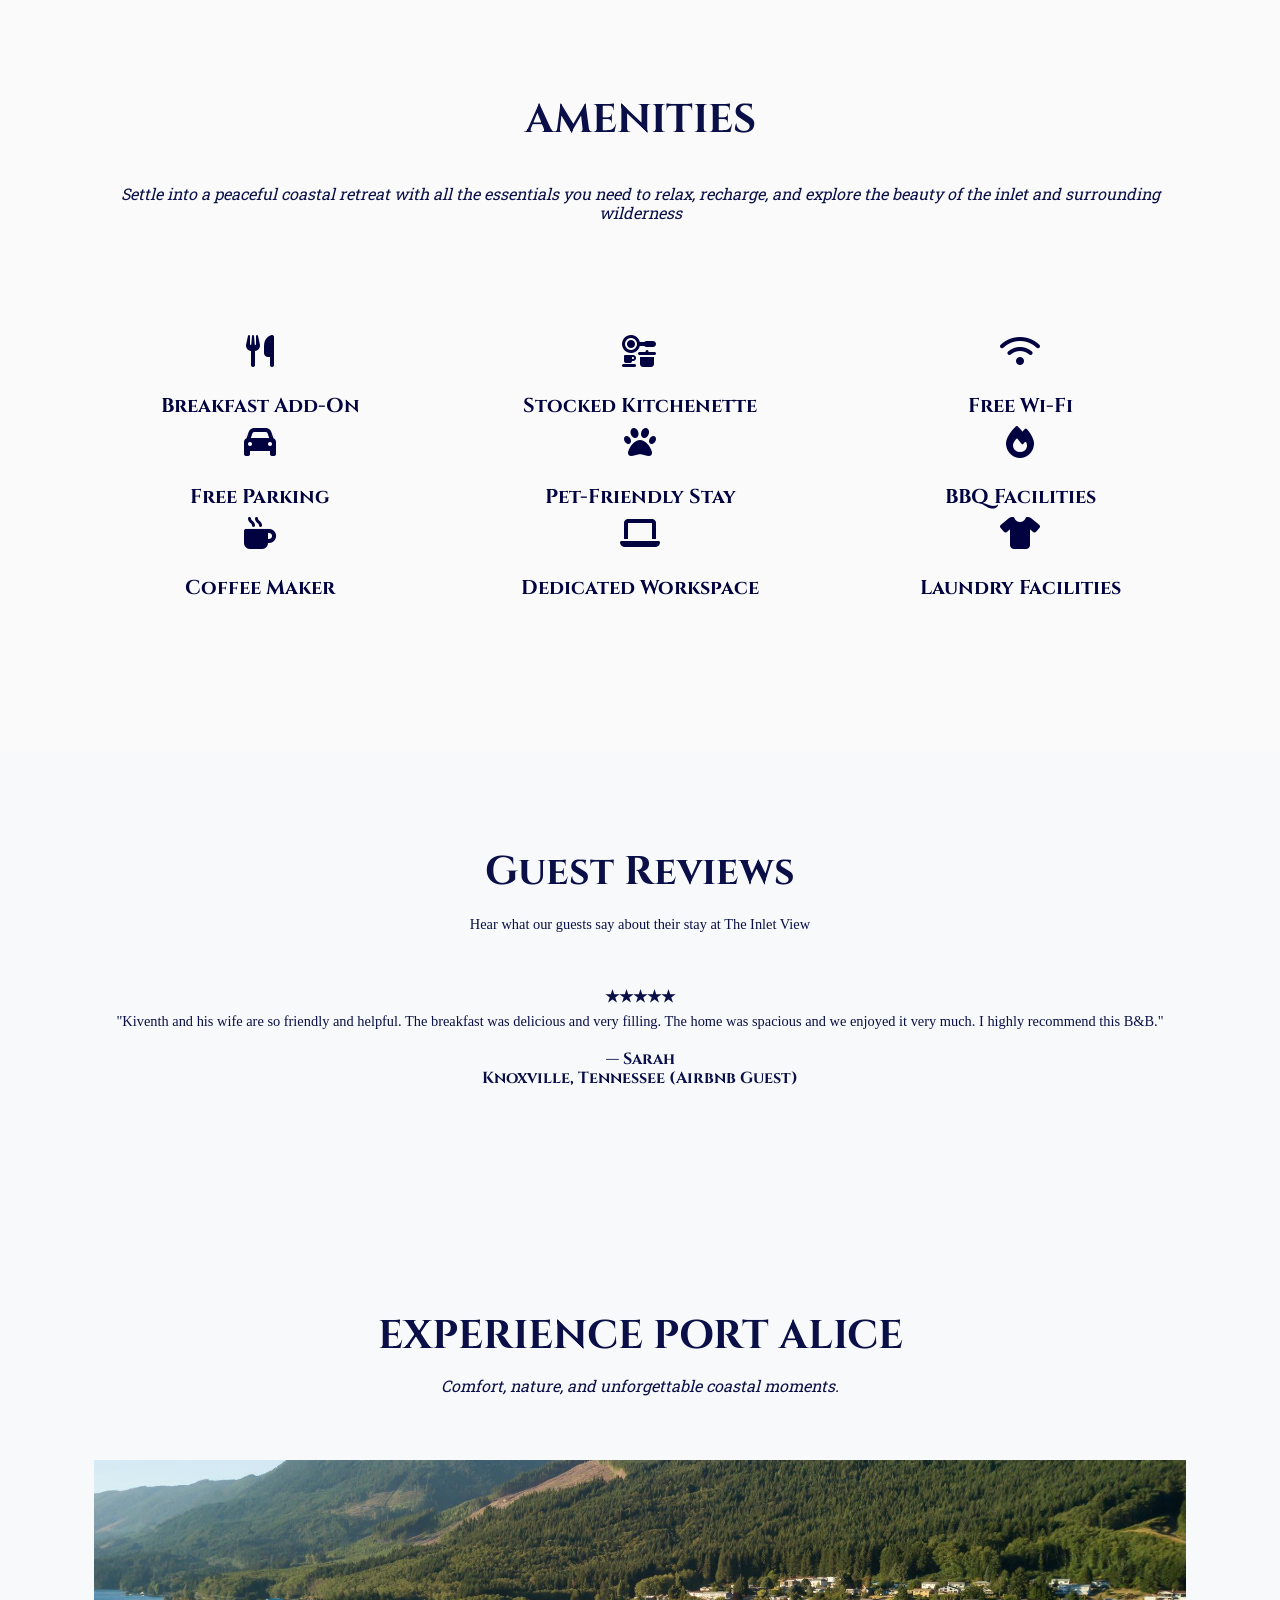
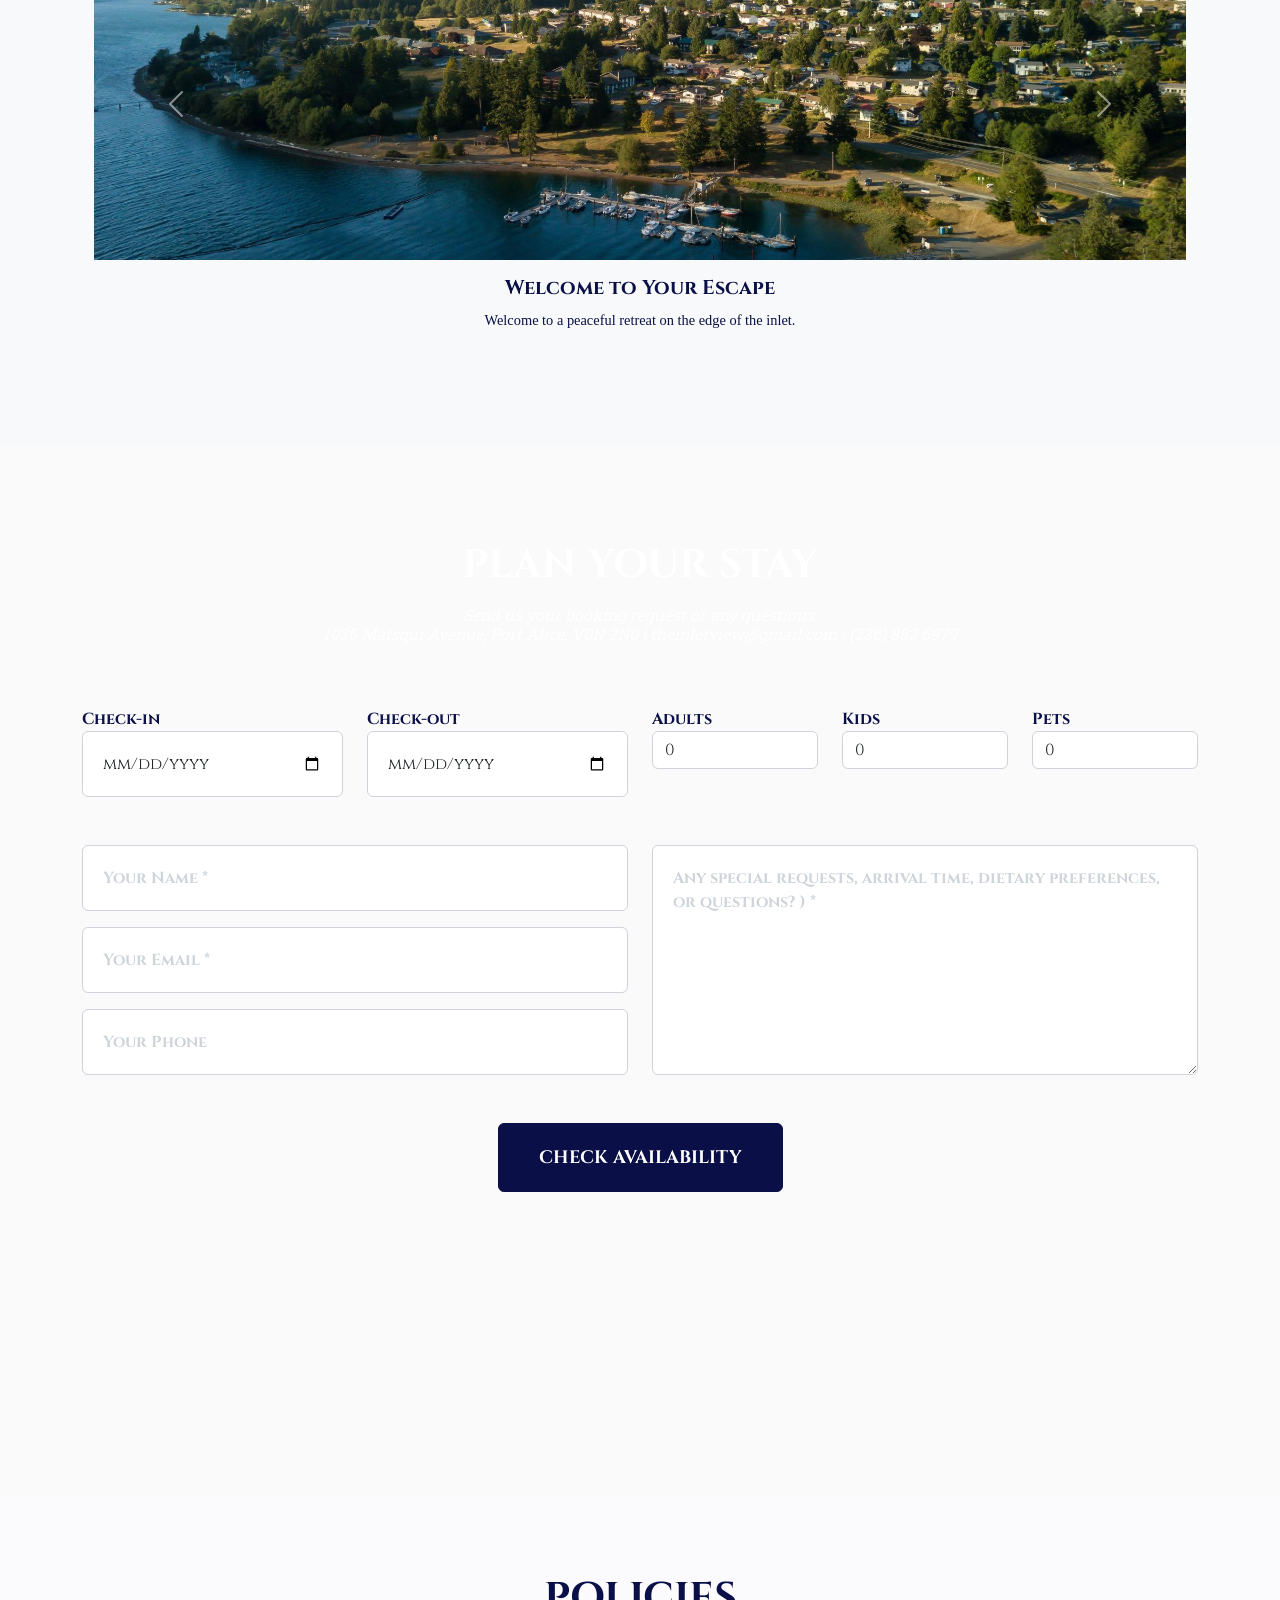
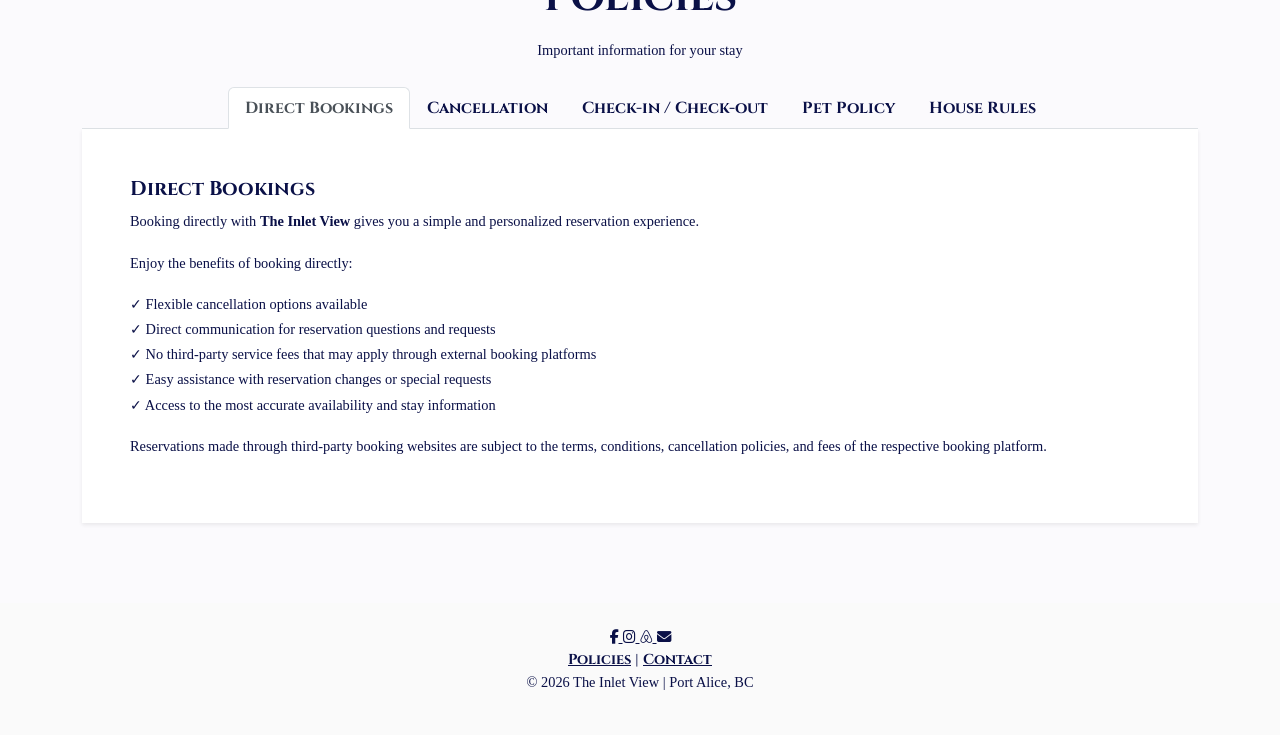
==== commit 3c312f8a: "Add files via upload" ====
--- a/index.html
+++ b/index.html
@@ -16,6 +16,7 @@
 		<link href="https://fonts.googleapis.com/css2?family=Cinzel:wght@400;500;600;700&display=swap" rel="stylesheet">
 		<link href="https://fonts.googleapis.com/css2?family=Cinzel:wght@400;600;700&family=Libre+Baskerville:wght@400;700&display=swap" rel="stylesheet">
 		<link href="https://fonts.googleapis.com/css2?family=Cinzel:wght@400;500;600;700&family=Montserrat:wght@400;500;600&display=swap" rel="stylesheet">
+		<link rel="stylesheet" href="https://cdnjs.cloudflare.com/ajax/libs/font-awesome/6.5.2/css/all.min.css">
 		<link rel="preconnect" href="https://fonts.googleapis.com">
 <link rel="preconnect" href="https://fonts.gstatic.com" crossorigin>
 <link href="https://fonts.googleapis.com/css2?family=Great+Vibes&display=swap" rel="stylesheet">
@@ -71,10 +72,7 @@
 
        <!--  <div class="masthead-heading text-capitalize">Relax - Refresh - Reconnect </div></br> -->
 		<h2 class="hero-script">Relax. Explore. Unwind.</h2>
-
-    <p class="hero-subtitle">
-        Experience unforgettable mornings overlooking the mountains and inlet.
-    </p>
+	
 		<div class="d-flex flex-wrap gap-3 justify-content-center">
 			<a class="btn btn-primary btn-xl text-capitalize" 
 			   href="#contact">
@@ -87,6 +85,7 @@
 		   View on Airbnb
 		</a>
 		</div>
+		
     </div>
 </header>
         <!-- Rooms and Property -->
@@ -242,7 +241,47 @@
 
 </div>
 </section>
-
+<!-- Guest Reviews Section -->
+<section id="reviews" class="page-section bg-light">
+    <div class="container text-center">
+
+        <h2 class="section-heading">Guest Reviews</h2>
+
+        <p class="section-subheading">
+            Hear what our guests say about their stay at The Inlet View
+        </p>
+
+        <div class="row mt-5">
+
+            <div class="col-md-12 mb-4">
+                <div class="review-card">
+
+                    <div class="stars">
+                        ★★★★★
+                    </div>
+
+                    <p>
+                        "Kiventh and his wife are so friendly and helpful.  The breakfast was delicious and very filling.  The home was spacious and we enjoyed it very much.  I highly recommend this B&B."
+                    </p>
+
+                    <h6>
+                        — Sarah </br >Knoxville, Tennessee (Airbnb Guest)
+                    </h6>
+
+                </div>
+            </div>
+
+        </div>
+
+
+      <!--  <a href="YOUR_AIRBNB_LINK" 
+           target="_blank" 
+           class="btn btn-outline-dark mt-4">
+            Read More Reviews on Airbnb
+        </a>-->
+
+    </div>
+</section>
         <!-- Stay and Experience-->
         <section class="page-section bg-light" id="experience" >
             <div class="container">
@@ -753,6 +792,23 @@
         <!-- Footer-->
         <footer class="footer py-4">
             <div class="container">
+        <div class="social-icons">
+            <a href="https://www.facebook.com/theinletview" target="_blank" aria-label="Facebook">
+                <i class="fab fa-facebook-f"></i>
+            </a>
+
+            <a href="https://www.instagram.com/theinletview/" target="_blank" aria-label="Instagram">
+                <i class="fab fa-instagram"></i>
+            </a>
+
+            <a href="https://www.airbnb.ca/h/theinletviewportalice" target="_blank" aria-label="Airbnb">
+                <i class="fab fa-airbnb"></i>
+            </a>
+
+            <a href="mailto:theinletview@gmail.com" aria-label="Email">
+                <i class="fas fa-envelope"></i>
+            </a>
+        </div>
                 <div class="row align-items-center">
                       <div style="display: flex; gap: 5px;">
 					  <div class="container text-center">
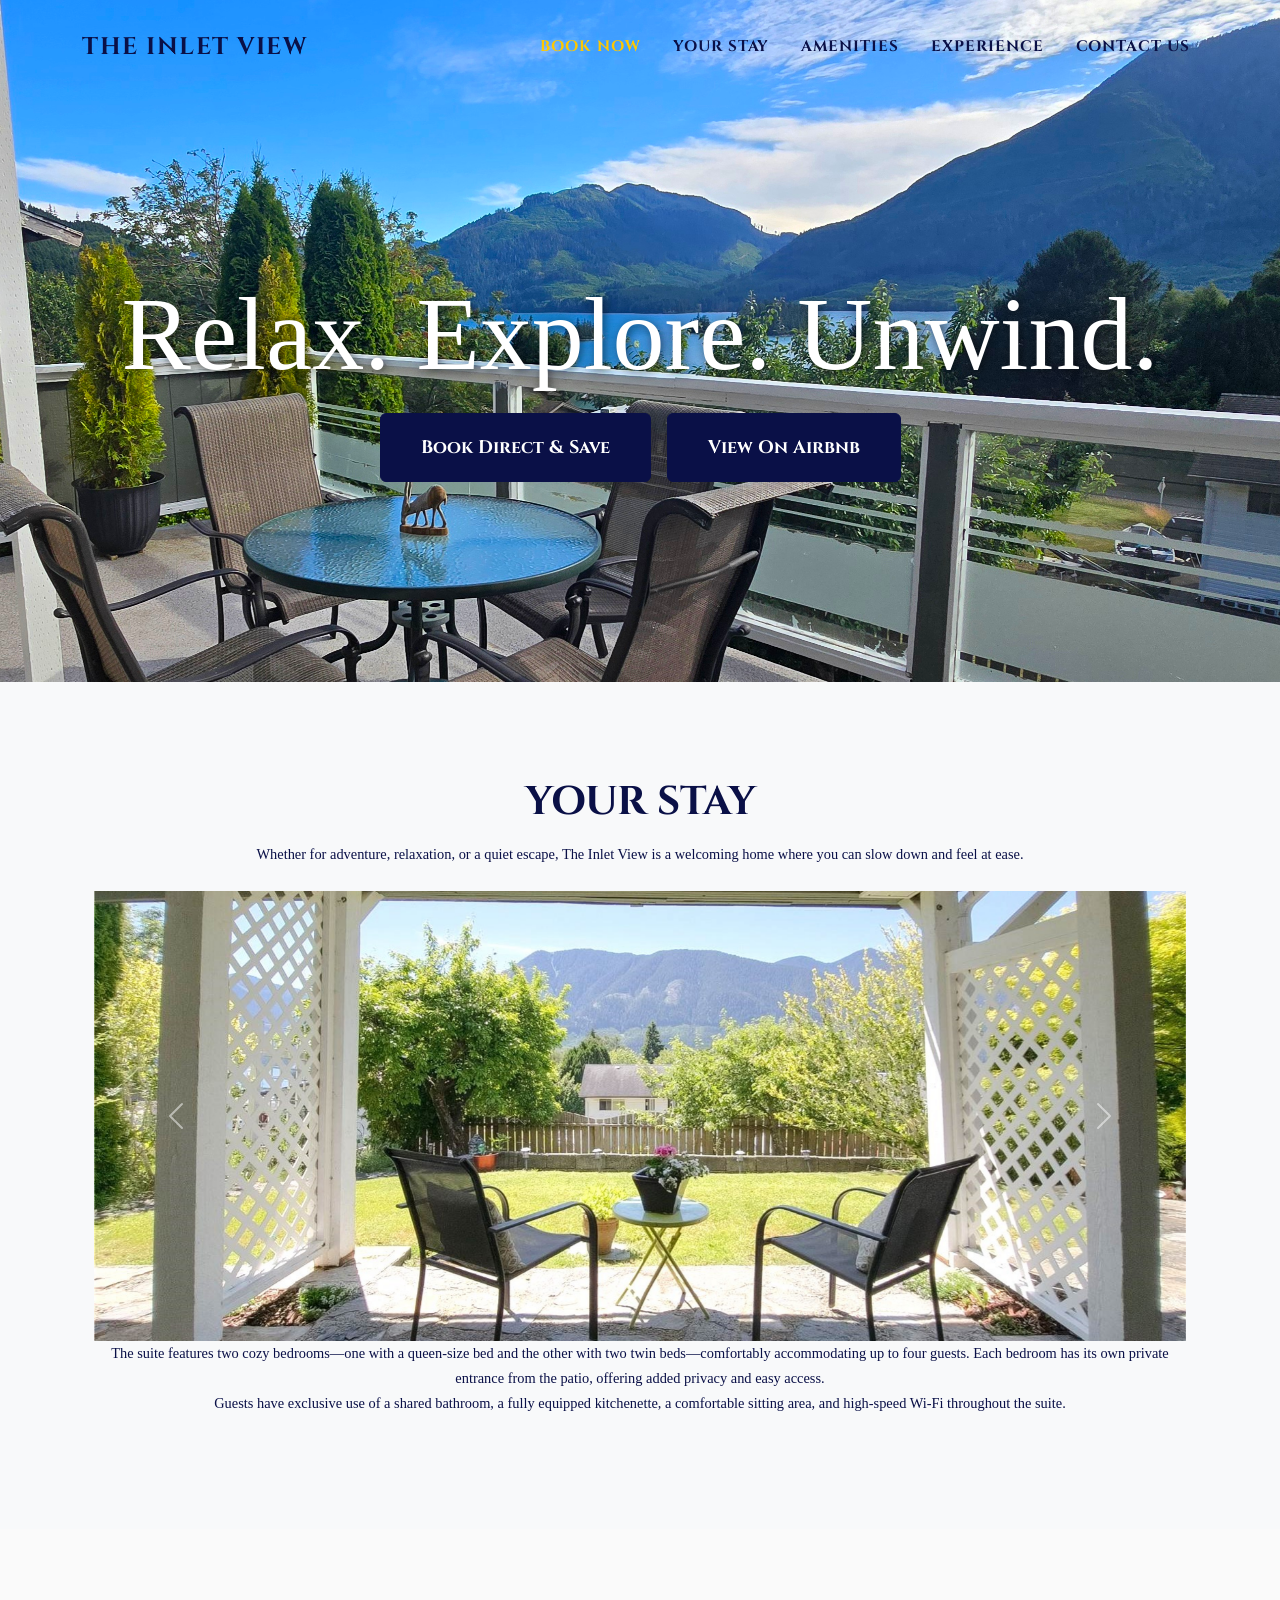
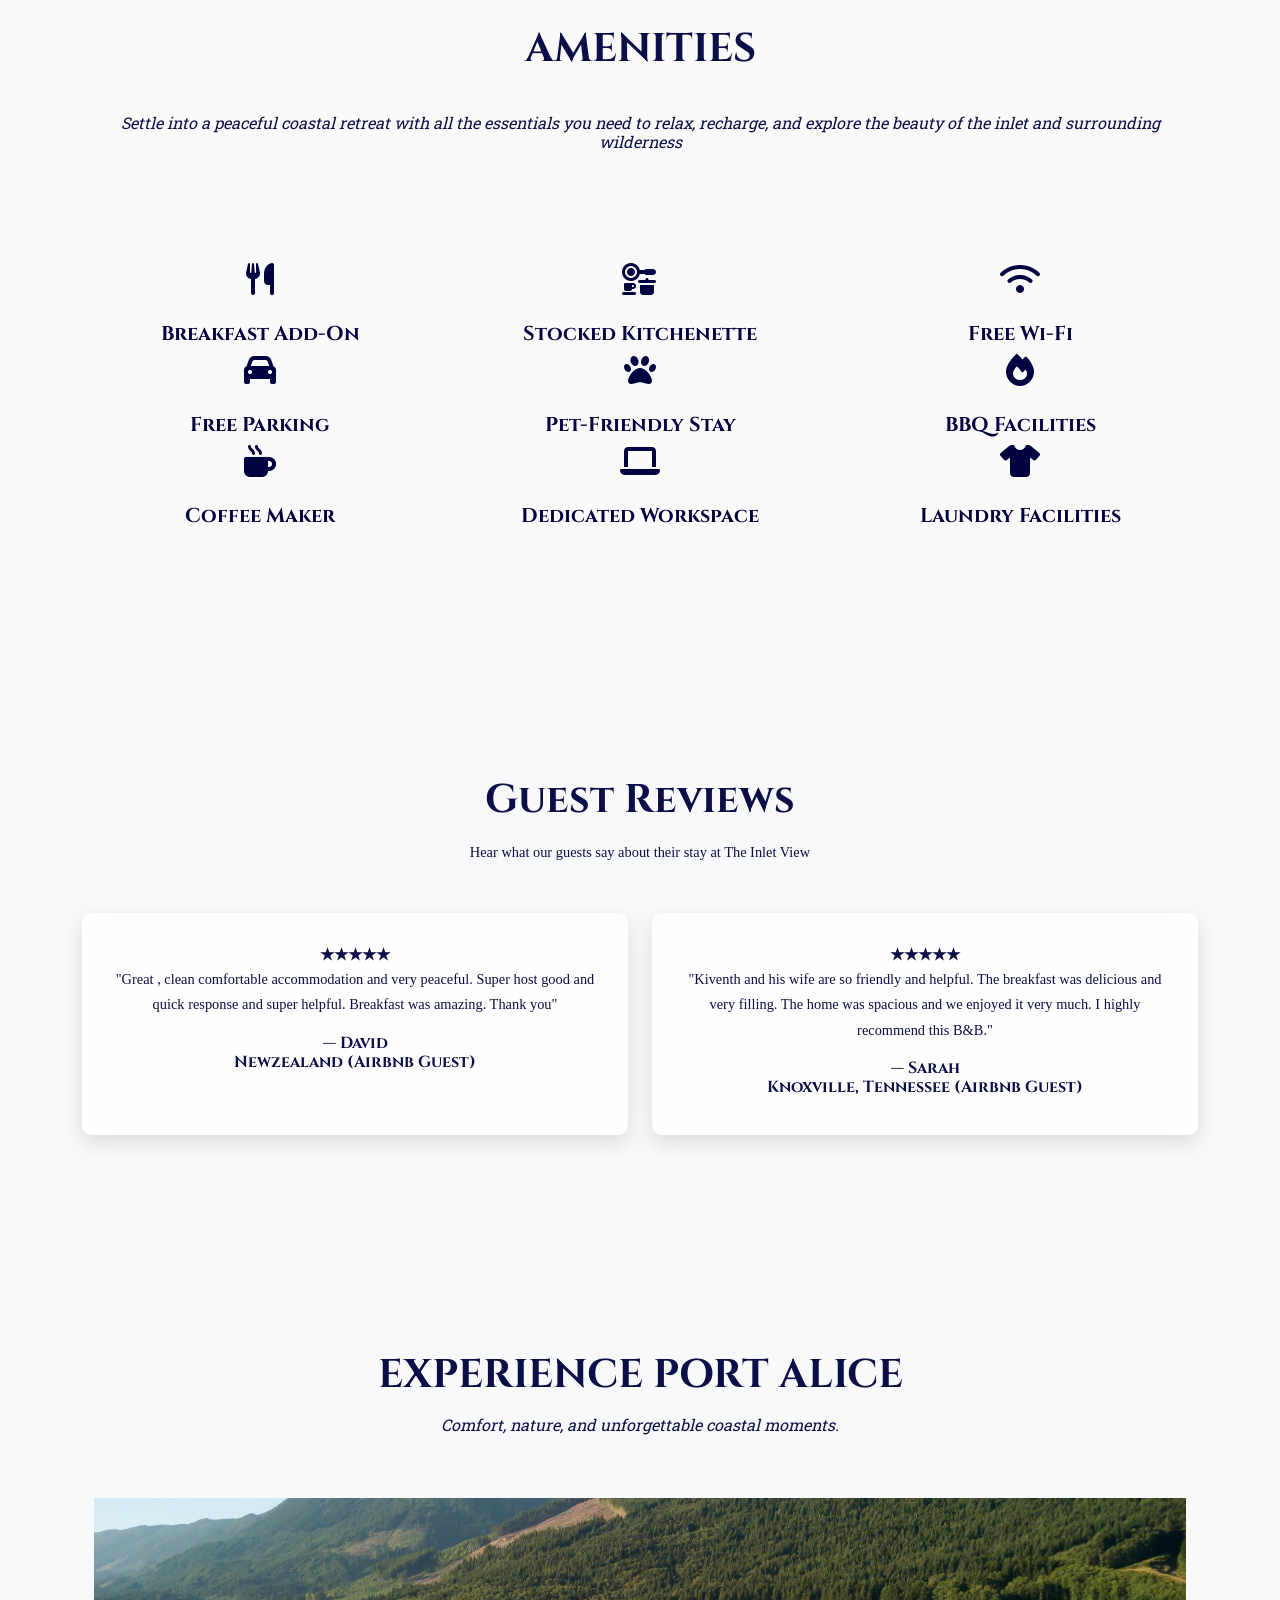
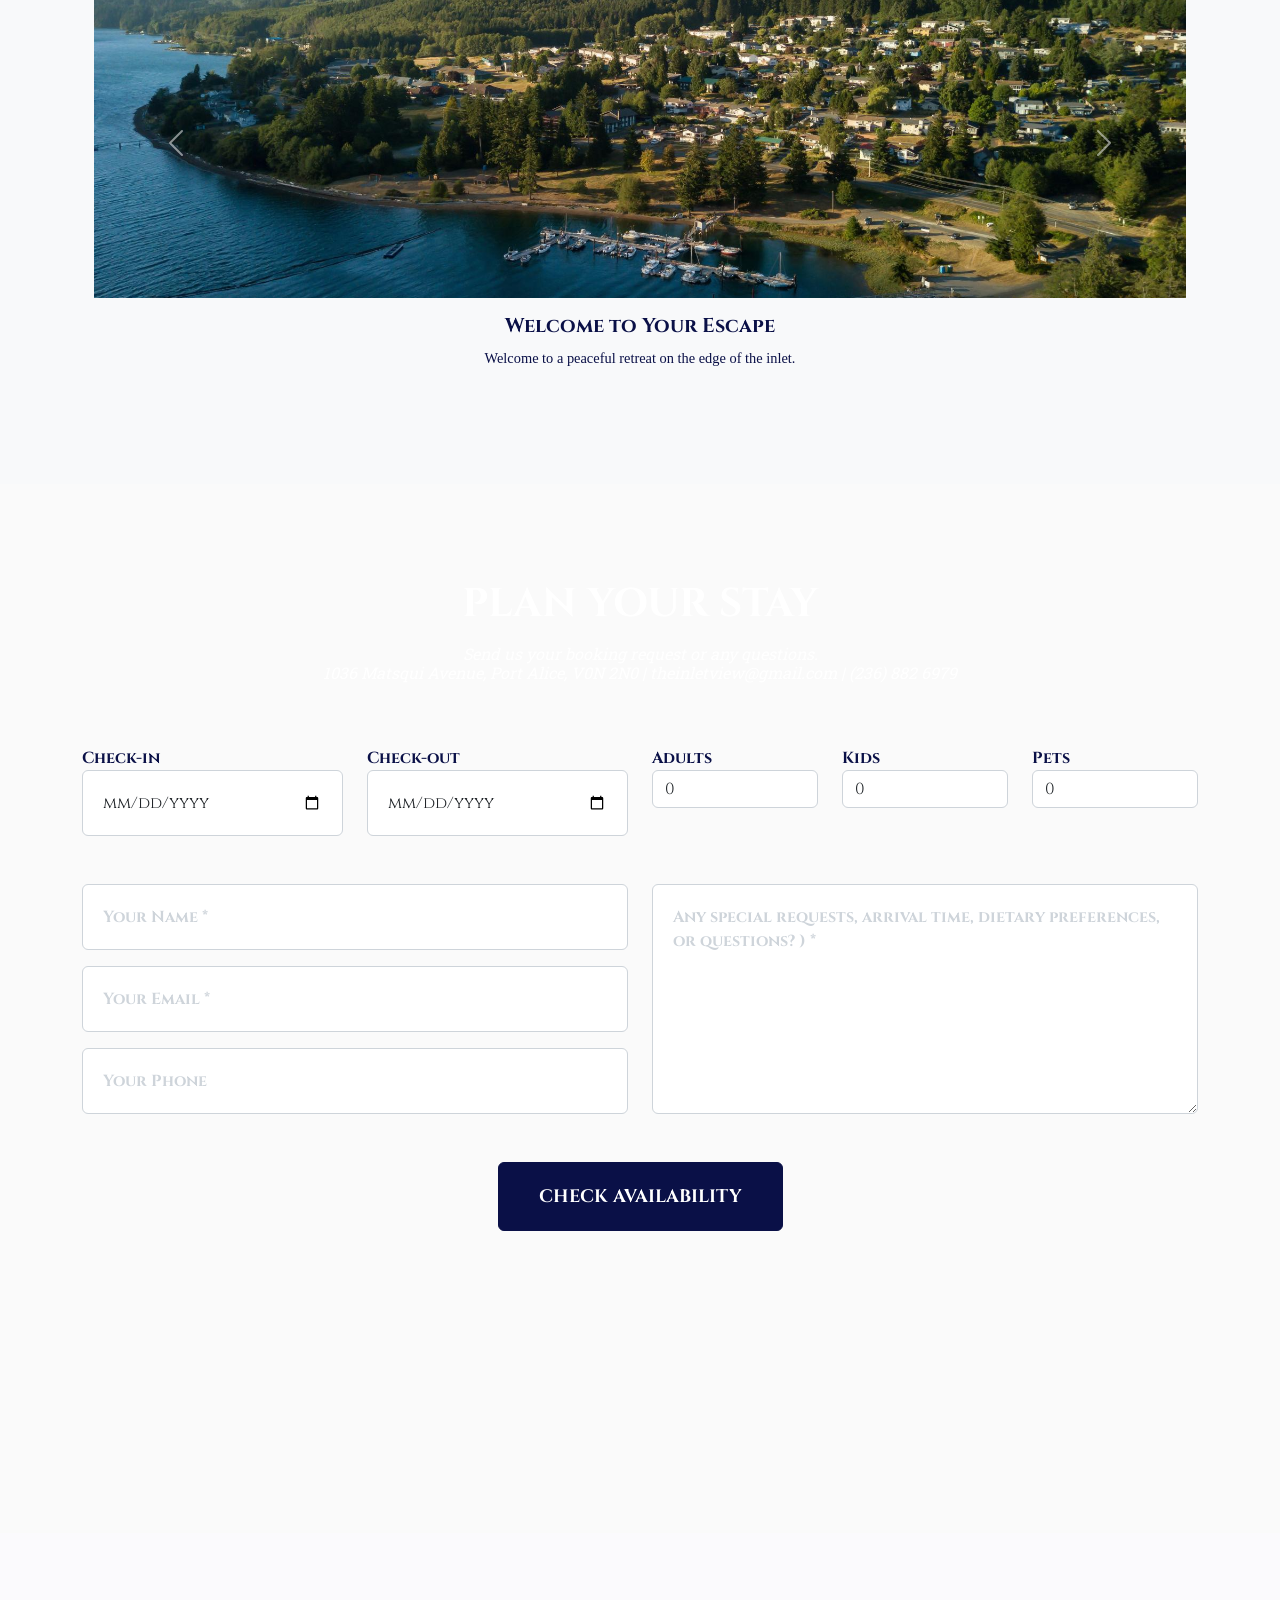
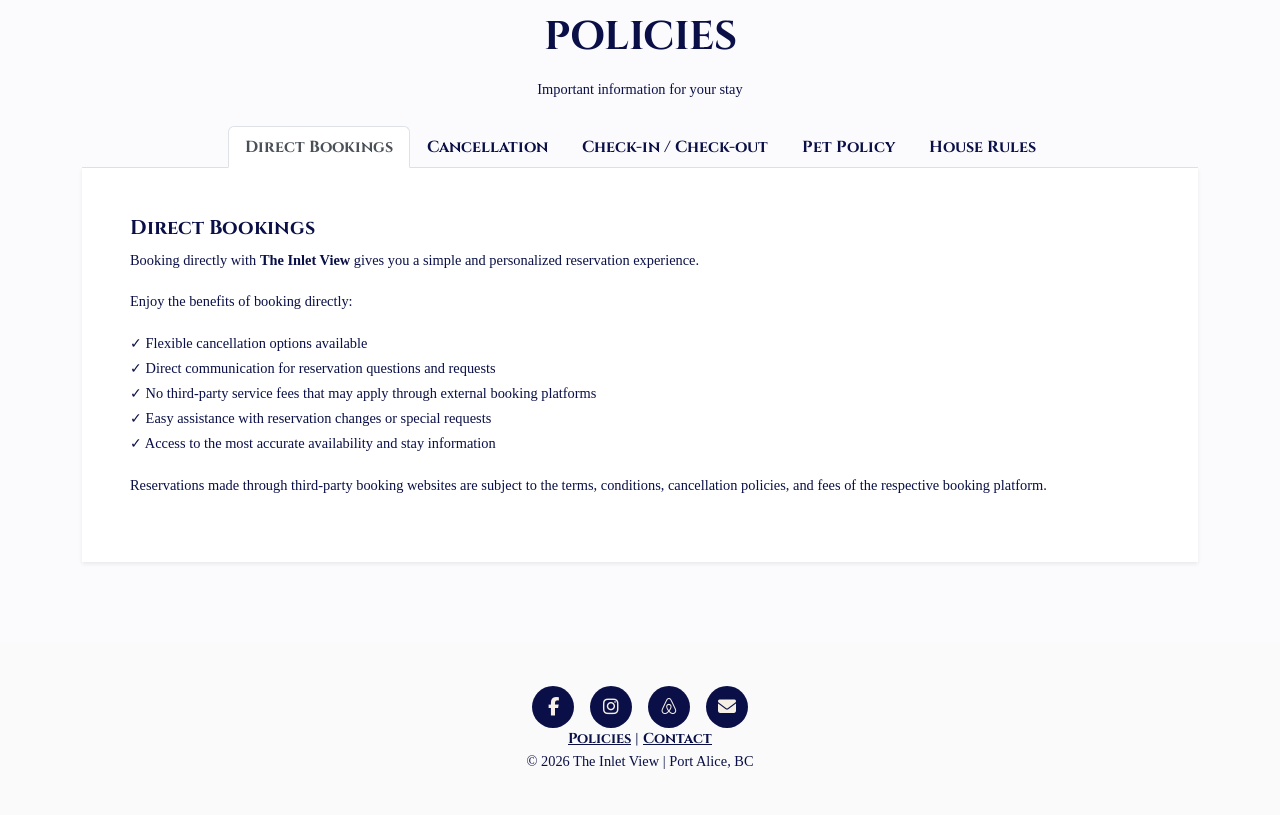
==== commit 7abc56da: "Add files via upload" ====
--- a/index.html
+++ b/index.html
@@ -29,6 +29,7 @@
 
         <!-- Core theme CSS (includes Bootstrap)-->
         <link href="css/styles.css" rel="stylesheet" />
+		<script src="https://cdn.jsdelivr.net/npm/bootstrap@5.3.3/dist/js/bootstrap.bundle.min.js"></script>
 		<script>
 const today = new Date().toISOString().split("T")[0];
 
@@ -109,6 +110,7 @@
 	<button type="button" data-bs-target="#experienceCarousel" data-bs-slide-to="3"></button>
 	<button type="button" data-bs-target="#experienceCarousel" data-bs-slide-to="4"></button>
 	<button type="button" data-bs-target="#experienceCarousel" data-bs-slide-to="5"></button>
+	<button type="button" data-bs-target="#experienceCarousel" data-bs-slide-to="6"></button>
       </div>
 
       <!-- Images -->
@@ -120,18 +122,26 @@
        </div>
 
         <div class="carousel-item">
-          <img src="assets/img/portfolio/PA2.jpg" class="d-block w-100" style="height: 450px; object-fit: cover;" alt="">
-        </div>
-
+          <img src="assets/img/portfolio/doublebedroom1.jpg" class="d-block w-100" style="height: 450px; object-fit: cover;" alt="">
+        </div>
         <div class="carousel-item">
-          <img src="assets/img/portfolio/PA3.jpg" class="d-block w-100" style="height: 450px; object-fit: cover;" alt="">
+          <img src="assets/img/portfolio/singlebed.jpg" class="d-block w-100" style="height: 450px; object-fit: cover;" alt="">
+
         </div>
         <div class="carousel-item">
-          <img src="assets/img/portfolio/PA4.jpg" class="d-block w-100" style="height: 450px; object-fit: cover;" alt="">
-
-        </div>
-        <div class="carousel-item">
-          <img src="assets/img/portfolio/PA5.jpg" class="d-block w-100" style="height: 450px; object-fit: cover;" alt="">
+          <img src="assets/img/portfolio/kitchenette.jpg" class="d-block w-100" style="height: 450px; object-fit: cover;" alt="">
+
+        </div>
+		<div class="carousel-item">
+          <img src="assets/img/portfolio/livingarea.jpg" class="d-block w-100" style="height: 450px; object-fit: cover;" alt="">
+
+        </div>
+		<div class="carousel-item">
+          <img src="assets/img/portfolio/washroom1.jpg" class="d-block w-100" style="height: 450px; object-fit: cover;" alt="">
+
+        </div>
+		<div class="carousel-item">
+          <img src="assets/img/portfolio/upperdeck.jpg" class="d-block w-100" style="height: 450px; object-fit: cover;" alt="">
 
         </div>
 
@@ -147,6 +157,10 @@
       </button>
 
     </div>
+      <div class="text-center">
+          <p class="text-muted">
+                The suite features two cozy bedrooms—one with a queen-size bed and the other with two twin beds—comfortably accommodating up to four guests. Each bedroom has its own private entrance from the patio, offering added privacy and easy access.</br>
+				Guests have exclusive use of a shared bathroom, a fully equipped kitchenette, a comfortable sitting area, and high-speed Wi-Fi throughout the suite.</div>
 
   </div>
 </section>
@@ -253,7 +267,24 @@
 
         <div class="row mt-5">
 
-            <div class="col-md-12 mb-4">
+            <div class="col-md-6 mb-4">
+                <div class="review-card">
+
+                    <div class="stars">
+                        ★★★★★
+                    </div>
+
+                    <p>
+                        "Great , clean comfortable accommodation and very peaceful.  Super host good and quick response and super helpful. Breakfast was amazing. Thank you"
+                    </p>
+
+                    <h6>
+                        — David </br > Newzealand (Airbnb Guest)
+                    </h6>
+
+                </div>
+            </div>
+			<div class="col-md-6 mb-4">
                 <div class="review-card">
 
                     <div class="stars">
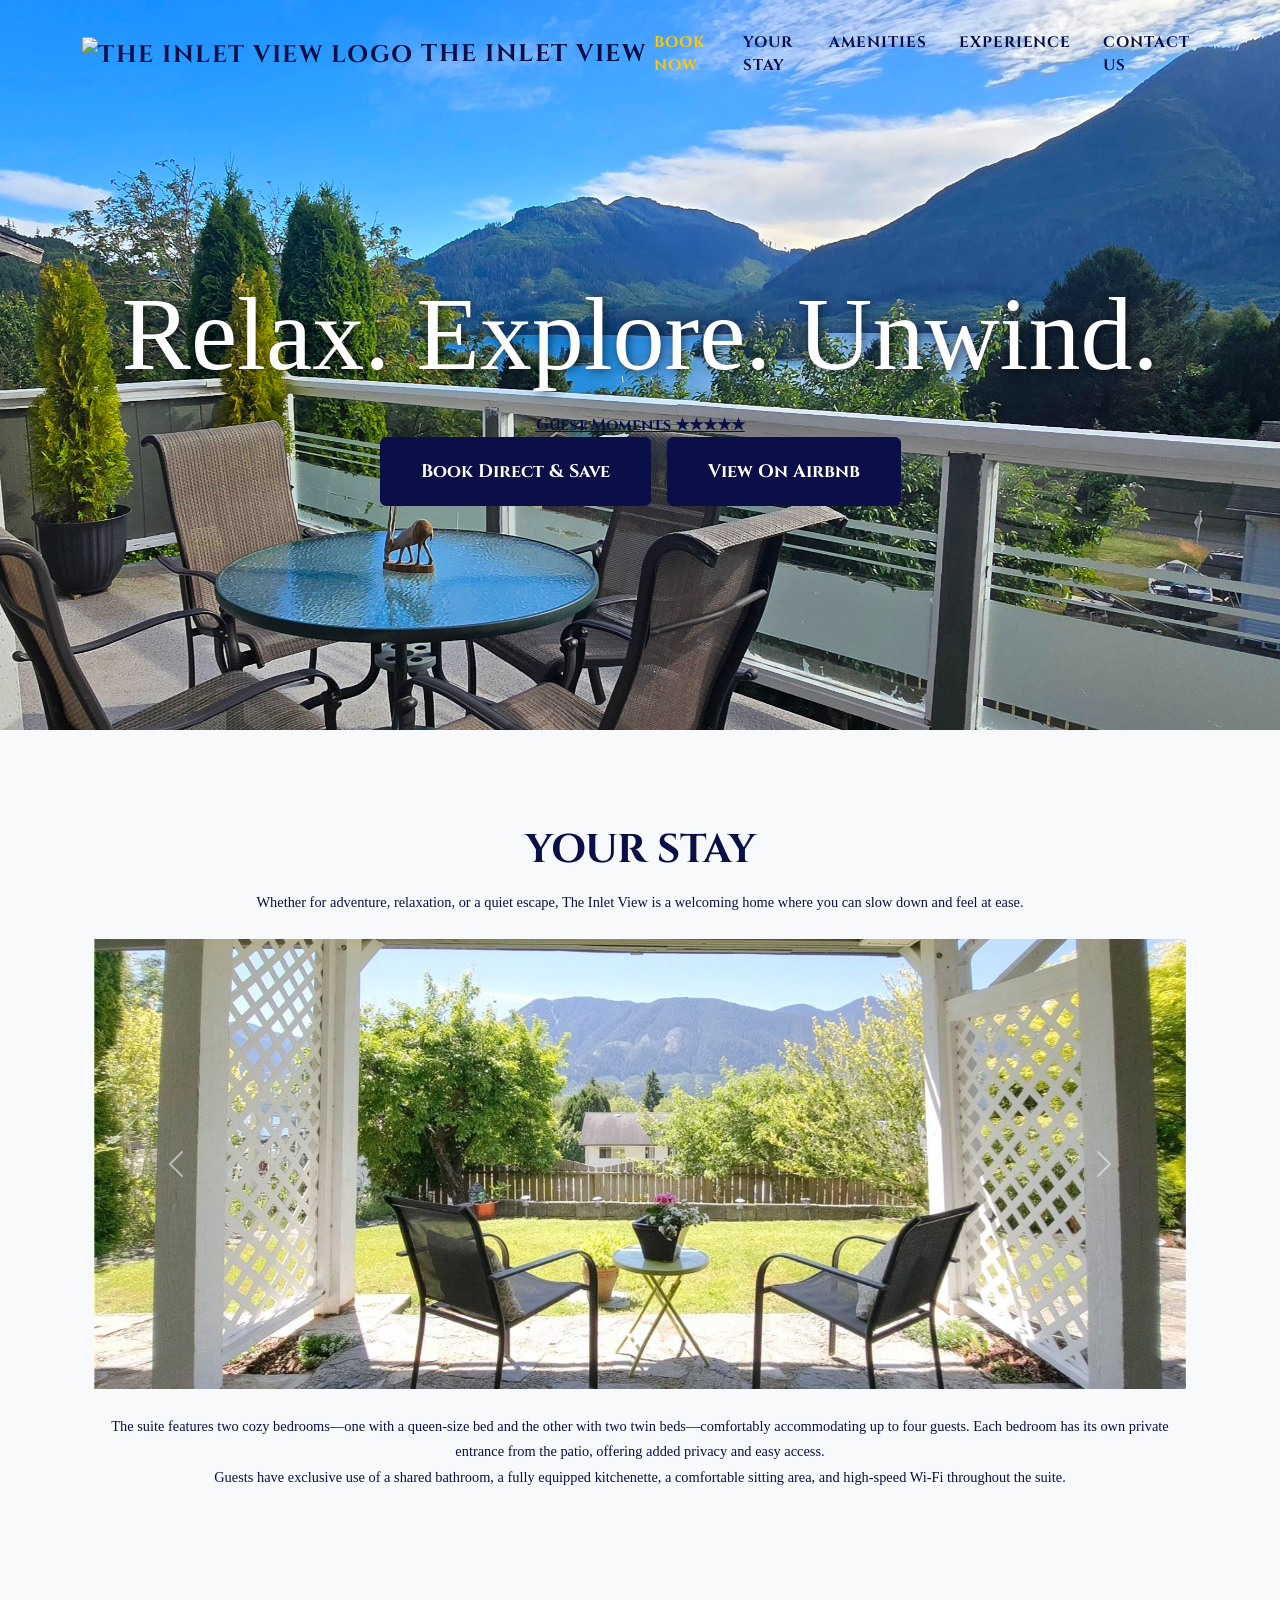
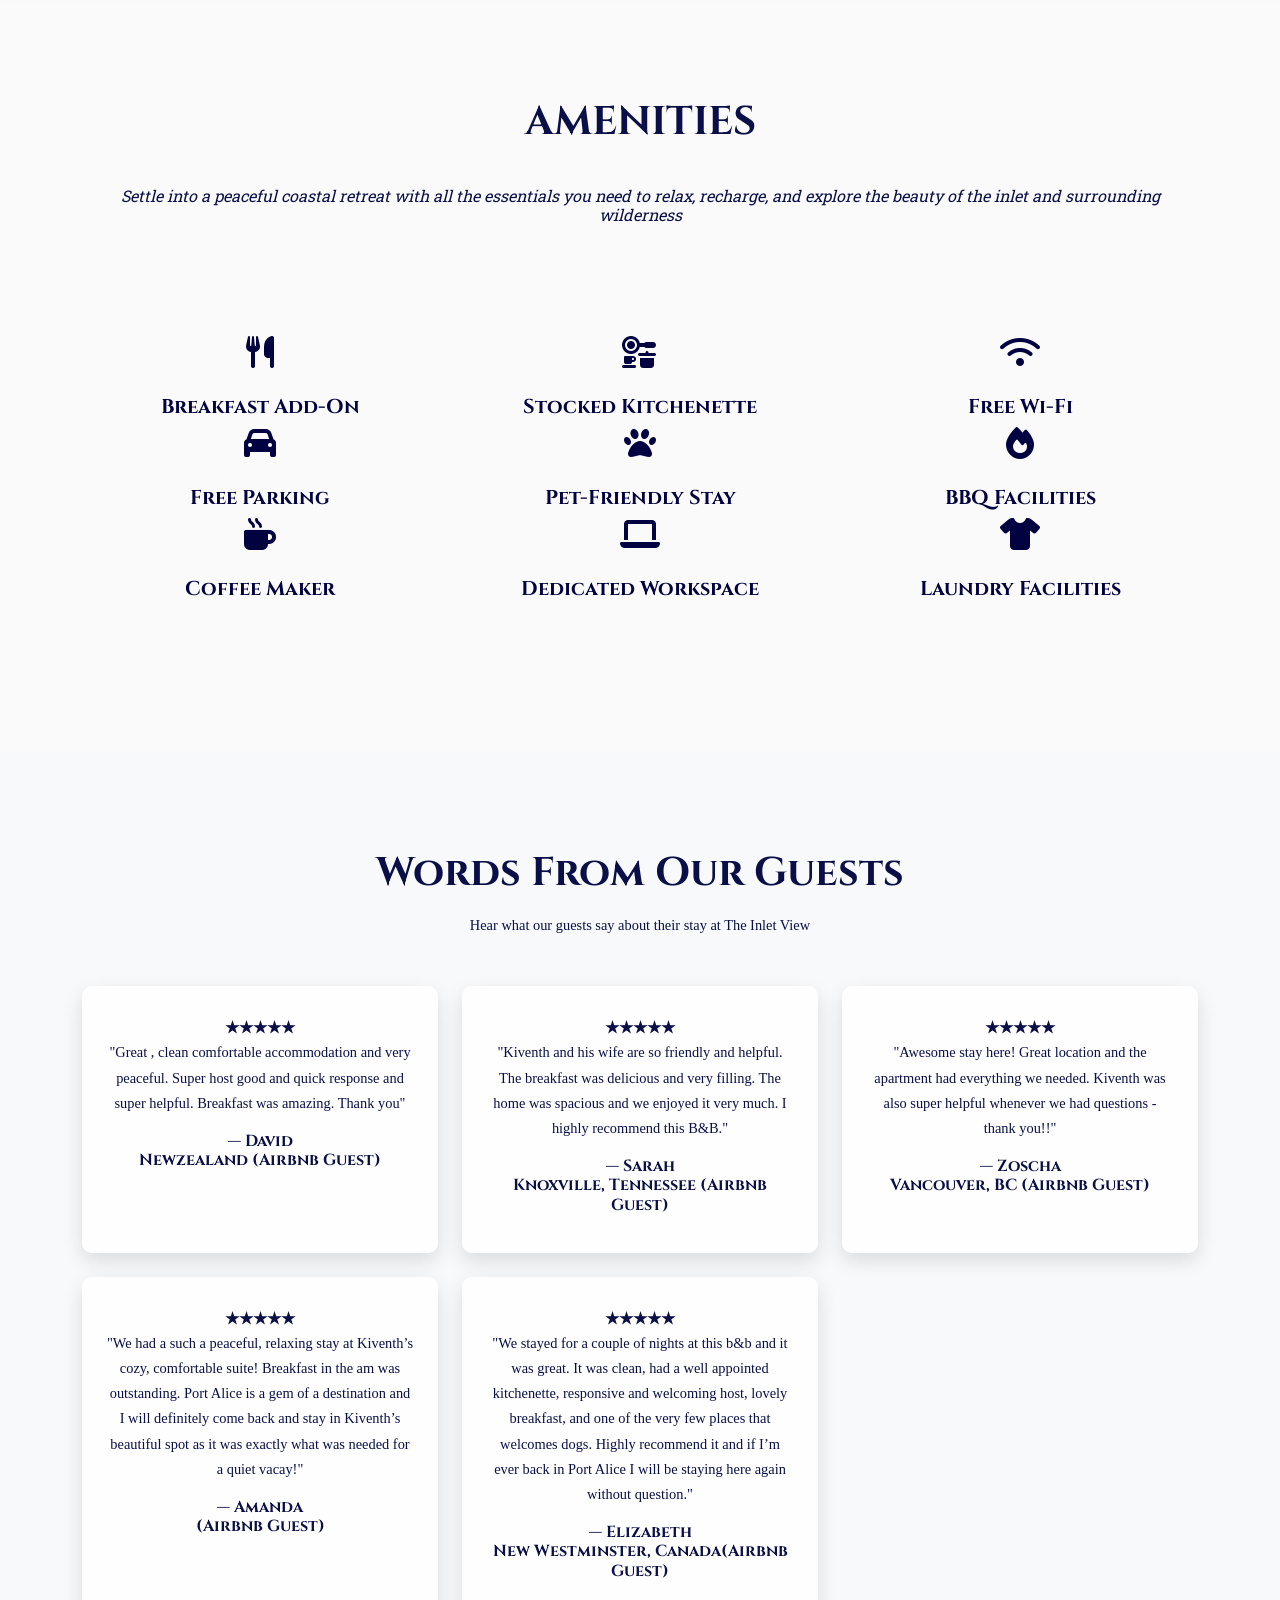
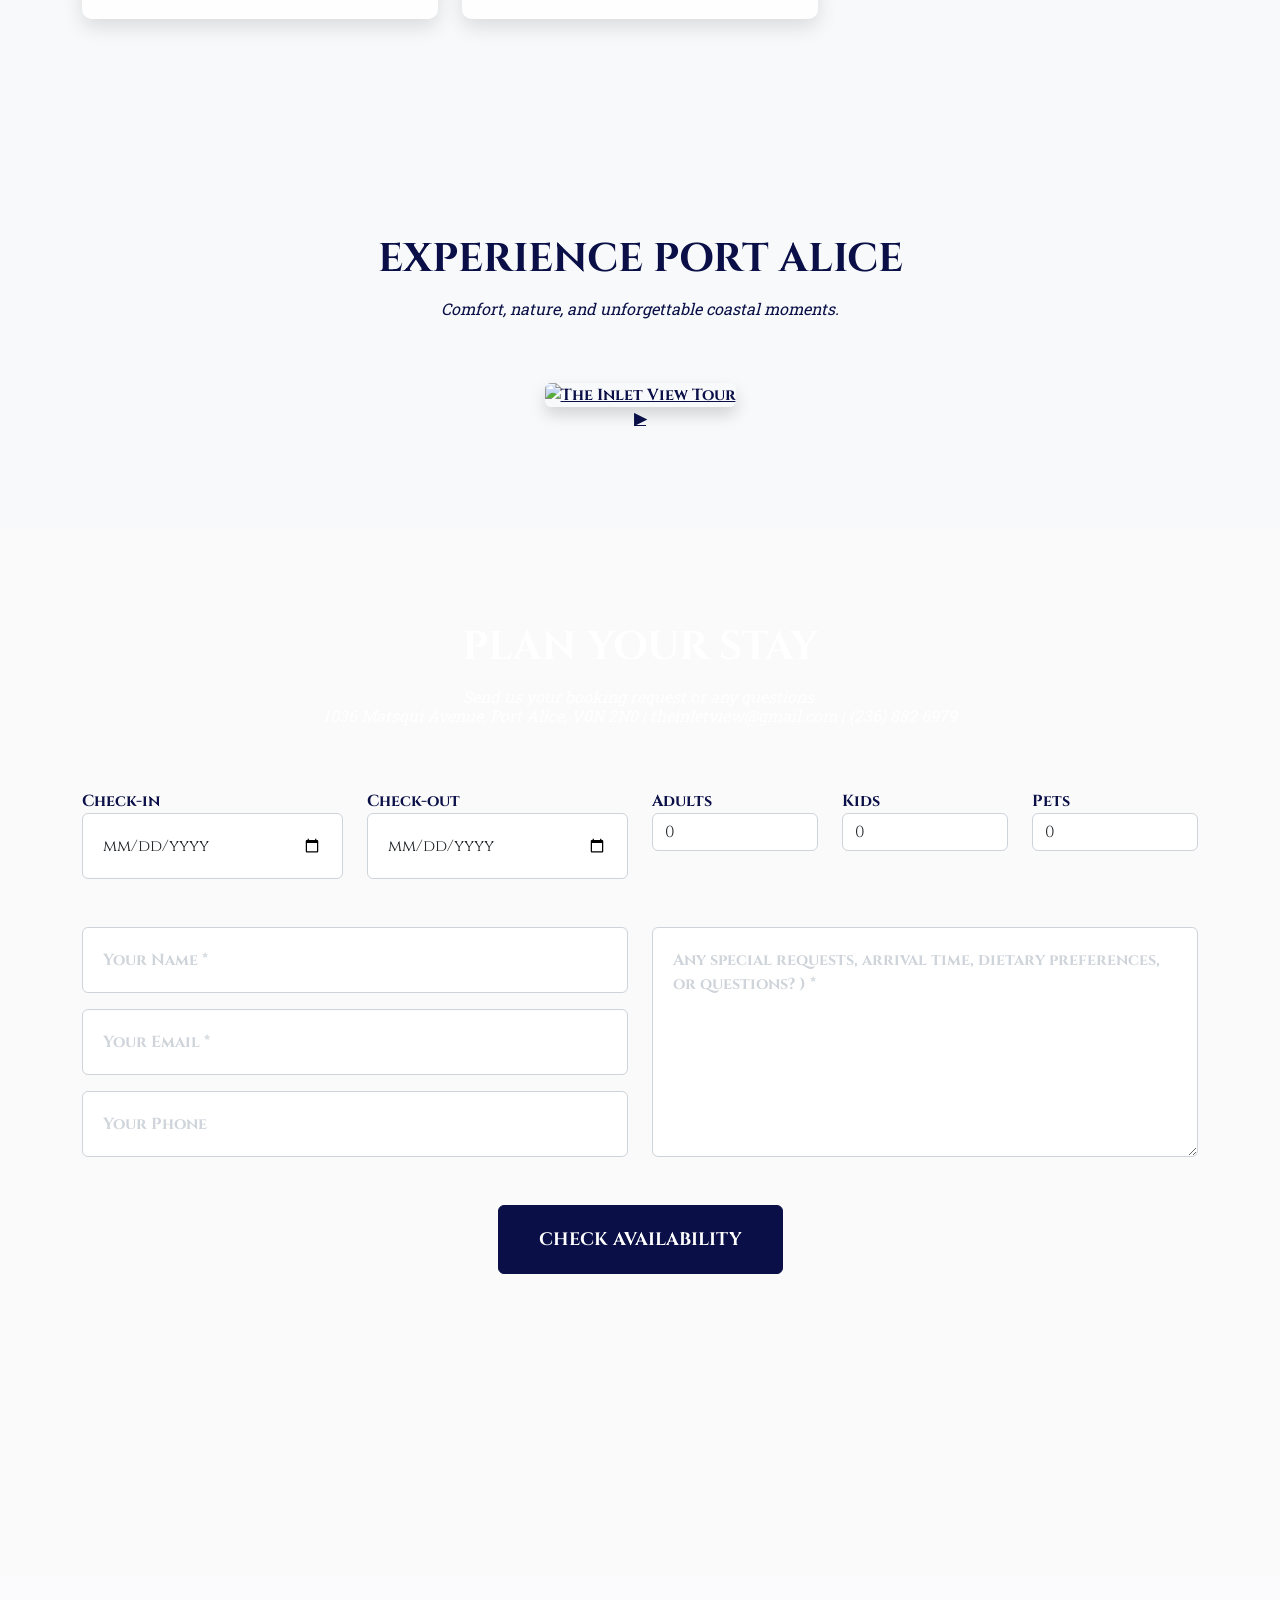
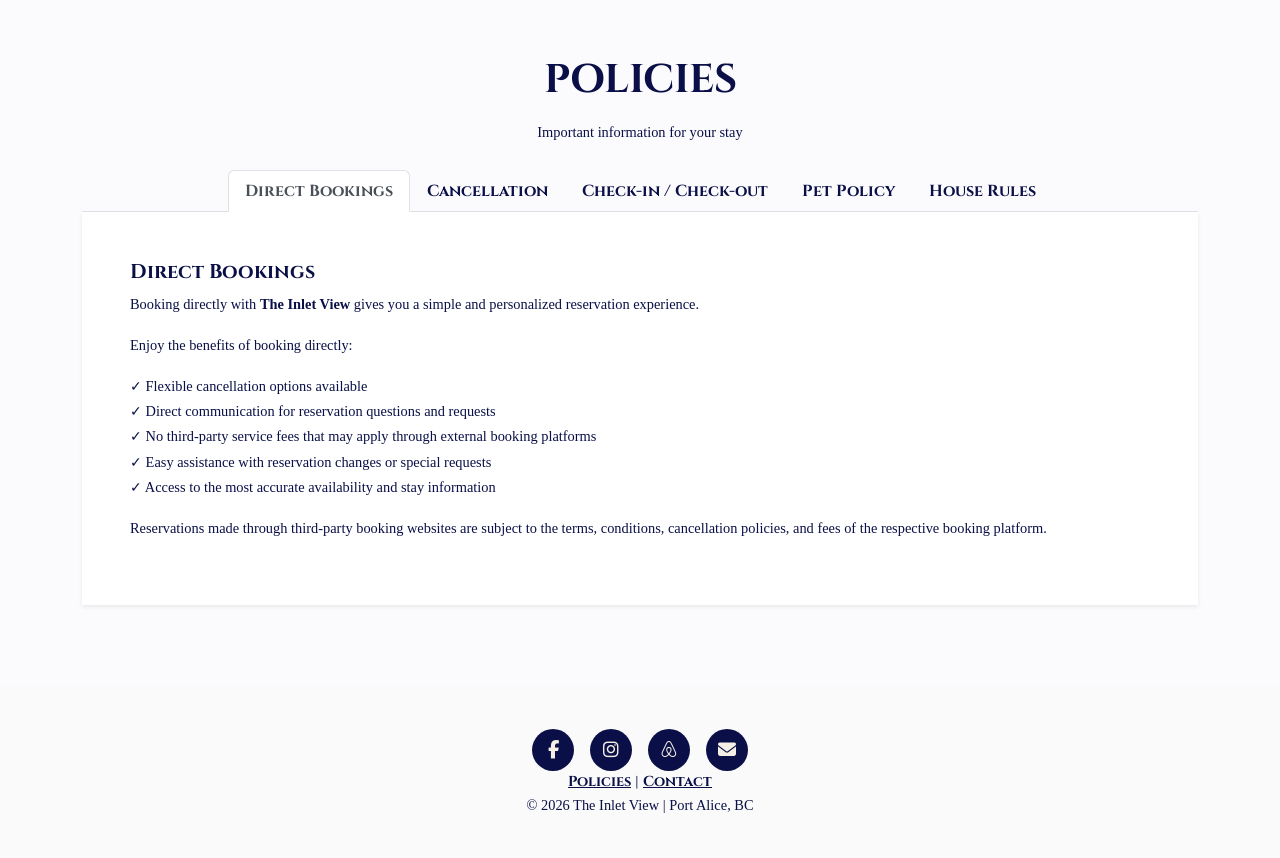
==== commit 278b7dba: "Add files via upload" ====
--- a/index.html
+++ b/index.html
@@ -5,7 +5,7 @@
         <meta name="viewport" content="width=device-width, initial-scale=1, shrink-to-fit=no" />
         <meta name="description" content="" />
         <meta name="author" content="" />
-        <title>The Inlet View</title>
+        <title>The Inlet View|Port Alice</title>
         <!-- Favicon-->
         <link rel="icon" type="image/x-icon" href="assets/favicon.ico" />
         <!-- Font Awesome icons (free version)-->
@@ -46,7 +46,7 @@
 <nav class="navbar navbar-expand-lg navbar-dark fixed-top" id="mainNav">
     <div class="container">
         <a class="navbar-brand" href="#page-top">
-
+<img src="assets/img/logos/logochpt.png" alt="The Inlet View Logo" class="navbar-logo">
     The Inlet View
 
 </a>
@@ -72,8 +72,11 @@
     <div class="container">
 
        <!--  <div class="masthead-heading text-capitalize">Relax - Refresh - Reconnect </div></br> -->
+ 
 		<h2 class="hero-script">Relax. Explore. Unwind.</h2>
-	
+	<a class="guest-rating" href="#reviews">
+        <u>Guest Moments ★★★★★</u>
+    </a>
 		<div class="d-flex flex-wrap gap-3 justify-content-center">
 			<a class="btn btn-primary btn-xl text-capitalize" 
 			   href="#contact">
@@ -85,8 +88,8 @@
 		   target="_blank">
 		   View on Airbnb
 		</a>
-		</div>
-		
+		</div></br>
+
     </div>
 </header>
         <!-- Rooms and Property -->
@@ -158,7 +161,7 @@
 
     </div>
       <div class="text-center">
-          <p class="text-muted">
+          <p class="text-muted"></br>
                 The suite features two cozy bedrooms—one with a queen-size bed and the other with two twin beds—comfortably accommodating up to four guests. Each bedroom has its own private entrance from the patio, offering added privacy and easy access.</br>
 				Guests have exclusive use of a shared bathroom, a fully equipped kitchenette, a comfortable sitting area, and high-speed Wi-Fi throughout the suite.</div>
 
@@ -259,7 +262,7 @@
 <section id="reviews" class="page-section bg-light">
     <div class="container text-center">
 
-        <h2 class="section-heading">Guest Reviews</h2>
+        <h2 class="section-heading">Words From Our Guests</h2>
 
         <p class="section-subheading">
             Hear what our guests say about their stay at The Inlet View
@@ -267,7 +270,7 @@
 
         <div class="row mt-5">
 
-            <div class="col-md-6 mb-4">
+            <div class="col-md-4 mb-4">
                 <div class="review-card">
 
                     <div class="stars">
@@ -284,7 +287,7 @@
 
                 </div>
             </div>
-			<div class="col-md-6 mb-4">
+			<div class="col-md-4 mb-4">
                 <div class="review-card">
 
                     <div class="stars">
@@ -297,6 +300,57 @@
 
                     <h6>
                         — Sarah </br >Knoxville, Tennessee (Airbnb Guest)
+                    </h6>
+
+                </div>
+            </div>
+			<div class="col-md-4 mb-4">
+                <div class="review-card">
+
+                    <div class="stars">
+                        ★★★★★
+                    </div>
+
+                    <p>
+                        "Awesome stay here! Great location and the apartment had everything we needed. Kiventh was also super helpful whenever we had questions - thank you!!"
+                    </p>
+
+                    <h6>
+                        — Zoscha </br >Vancouver, BC (Airbnb Guest)
+                    </h6>
+
+                </div>
+            </div>
+			<div class="col-md-4 mb-4">
+                <div class="review-card">
+
+                    <div class="stars">
+                        ★★★★★
+                    </div>
+
+                    <p>
+                        "We had a such a peaceful, relaxing stay at Kiventh’s cozy, comfortable suite! Breakfast in the am was outstanding. Port Alice is a gem of a destination and I will definitely come back and stay in Kiventh’s beautiful spot as it was exactly what was needed for a quiet vacay!"
+                    </p>
+
+                    <h6>
+                        — Amanda </br >(Airbnb Guest)
+                    </h6>
+
+                </div>
+            </div>
+			<div class="col-md-4 mb-4">
+                <div class="review-card">
+
+                    <div class="stars">
+                        ★★★★★
+                    </div>
+
+                    <p>
+                        "We stayed for a couple of nights at this b&b and it was great. It was clean, had a well appointed kitchenette, responsive and welcoming host, lovely breakfast, and one of the very few places that welcomes dogs. Highly recommend it and if I’m ever back in Port Alice I will be staying here again without question."
+                    </p>
+
+                    <h6>
+                        — Elizabeth </br >New Westminster, Canada(Airbnb Guest)
                     </h6>
 
                 </div>
@@ -314,86 +368,31 @@
     </div>
 </section>
         <!-- Stay and Experience-->
-        <section class="page-section bg-light" id="experience" >
-            <div class="container">
-  <div class="container text-center">
-    
-    <h2 class="section-heading text-uppercase" >Experience Port Alice</h2>
-    <h3 class="section-subheading text-muted">
-      Comfort, nature, and unforgettable coastal moments.
-    </h3>
-
-    <div id="experienceCarousel" class="carousel slide mt-4" data-bs-ride="carousel">
-
-      <!-- Indicators -->
-      <div class="carousel-indicators d-none">
-        <button type="button" data-bs-target="#experienceCarousel" data-bs-slide-to="0" class="active"></button>
-        <button type="button" data-bs-target="#experienceCarousel" data-bs-slide-to="1"></button>
-        <button type="button" data-bs-target="#experienceCarousel" data-bs-slide-to="2"></button>
-	<button type="button" data-bs-target="#experienceCarousel" data-bs-slide-to="3"></button>
-	<button type="button" data-bs-target="#experienceCarousel" data-bs-slide-to="4"></button>
-	<button type="button" data-bs-target="#experienceCarousel" data-bs-slide-to="5"></button>
-      </div>
-
-      <!-- Images -->
-      <div class="carousel-inner">
-
-        <div class="carousel-item active">
-          <img src="assets/img/experience/SE1.jpg" class="d-block w-100" style="height: 400px; object-fit: cover;" alt="">
-		<div class="mt-3">
-		  <h5>Welcome to Your Escape</h5>
-          <p class="text-muted">Welcome to a peaceful retreat on the edge of the inlet.</p>
-        </div>
-        </div>
-
-        <div class="carousel-item">
-          <img src="assets/img/experience/SE2.jpg" class="d-block w-100" style="height: 400px; object-fit: cover;" alt="">
-		<div class="mt-3">
-		  <h5>Cozy & Comfortable Stay</h5>
-          <p class="text-muted">Comfort that feels like home</p>
-        </div>
-        </div>
-
-        <div class="carousel-item">
-          <img src="assets/img/experience/SE3.jpg" class="d-block w-100" style="height: 400px; object-fit: cover;" alt="">
-		<div class="mt-3">
-		  <h5>Nature at Your Doorstep</h5>
-          <p class="text-muted">Trails, forests, and fresh ocean air await.</p>
-        </div>
-        </div>
-        <div class="carousel-item">
-          <img src="assets/img/experience/SE4.jpg" class="d-block w-100" style="height: 400px; object-fit: cover;" alt="">
-		<div class="mt-3">
-		  <h5>Local Experiences & Adventure</h5>
-          <p class="text-muted">From fishing to kayaking—experience the coast.</p>
-        </div>
-        </div>
-<div class="carousel-item">
-          <img src="assets/img/experience/SE5.jpg" class="d-block w-100" style="height: 400px; object-fit: cover;" alt="">
-		<div class="mt-3">
-		  <h5>Nature at Your Doorstep</h5>
-          <p class="text-muted">Trails, forests, and fresh ocean air await.</p>
-        </div>
-        </div>
-
-      </div>
-
-      <!-- Controls -->
-      <button class="carousel-control-prev" type="button" data-bs-target="#experienceCarousel" data-bs-slide="prev">
-        <span class="carousel-control-prev-icon"></span>
-      </button>
-
-      <button class="carousel-control-next" type="button" data-bs-target="#experienceCarousel" data-bs-slide="next">
-        <span class="carousel-control-next-icon"></span>
-      </button>
-
-    </div>
-
-  </div>
+        <section class="page-section bg-light" id="experience">
+    <div class="container text-center">
+
+        <h2 class="section-heading text-uppercase">
+            Experience Port Alice
+        </h2>
+
+        <h3 class="section-subheading text-muted">
+            Comfort, nature, and unforgettable coastal moments.
+        </h3>
+
+        <div class="video-card">
+            <a href="https://youtu.be/ZByg8zoeToI" target="_blank">
+                <img src="https://img.youtube.com/vi/ZByg8zoeToI/maxresdefault.jpg"
+                     alt="The Inlet View Tour"
+                     class="img-fluid rounded shadow">
+
+                <div class="play-button">
+                    ▶
+                </div>
+            </a>
+        </div>
+
+    </div>
 </section>
-       </div>
-      
-       
       <!-- Contact-->
        <section class="page-section" id="contact">
     <div class="container">
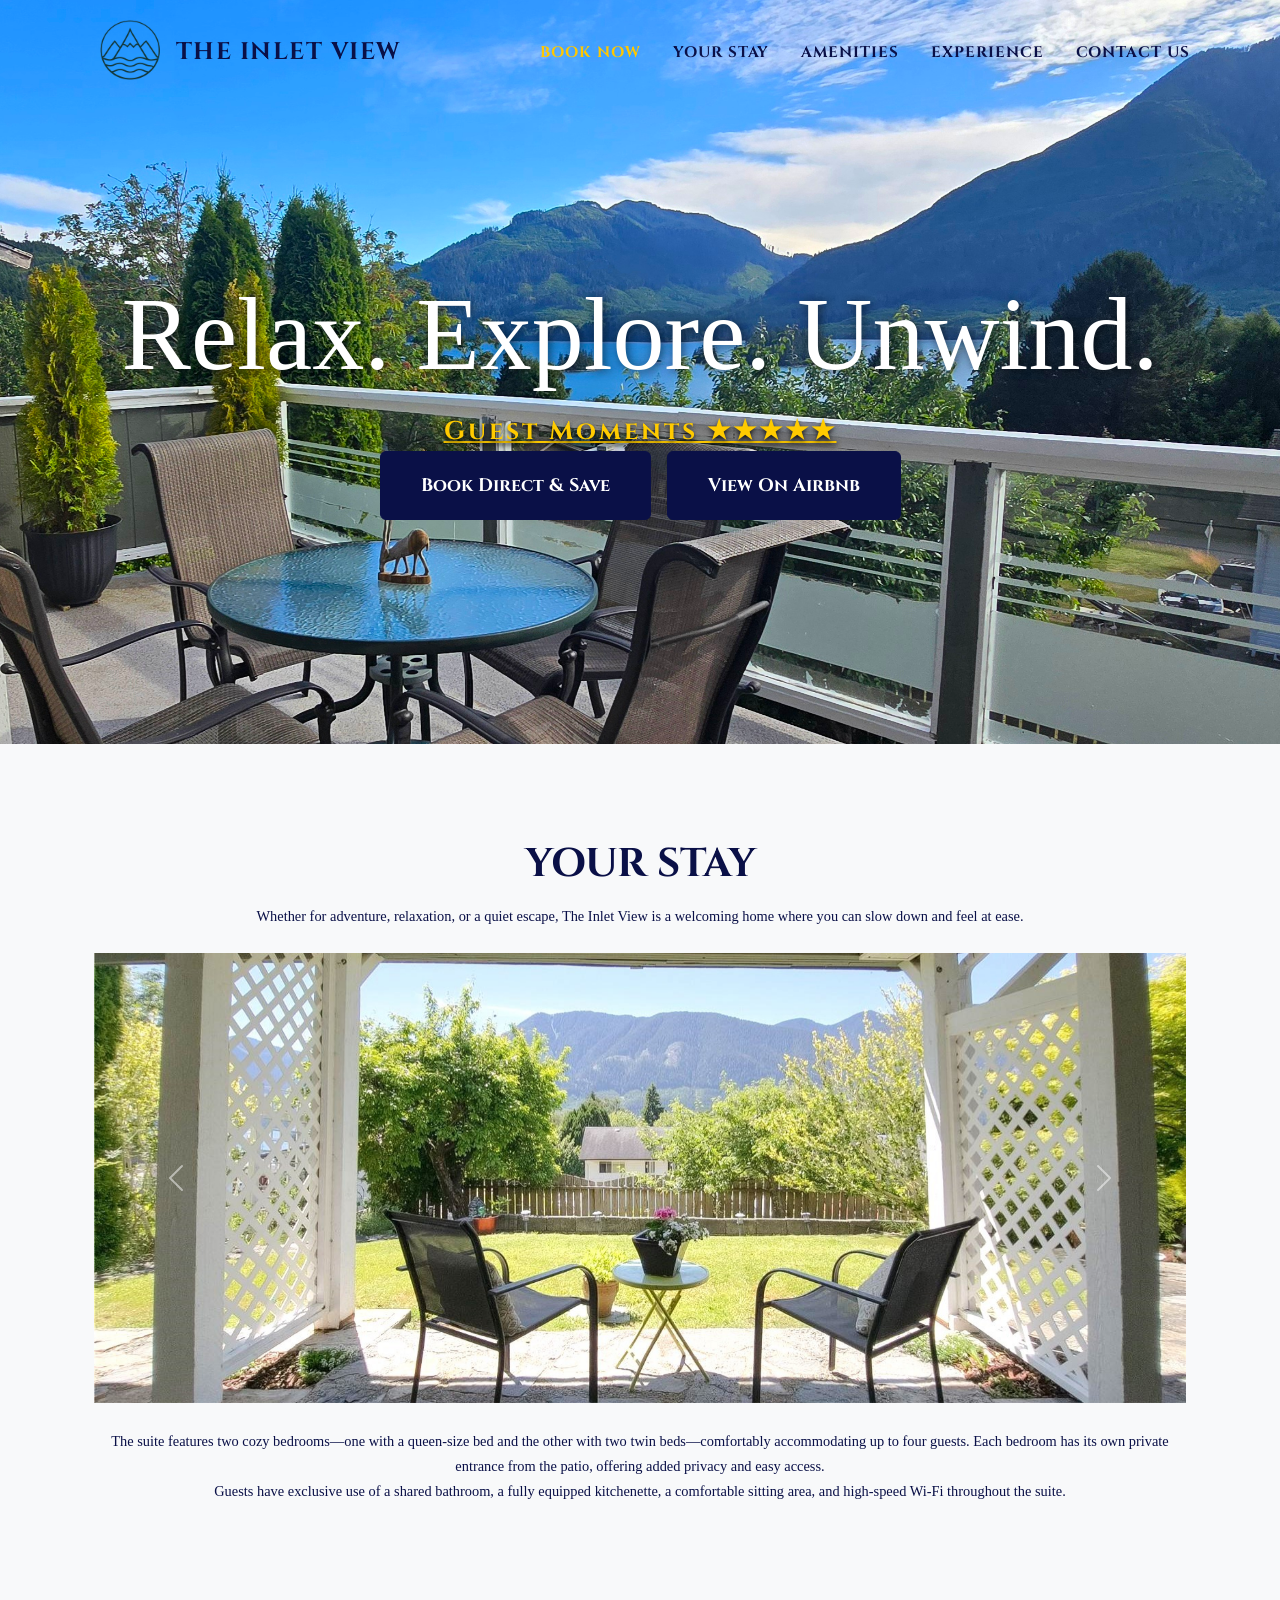
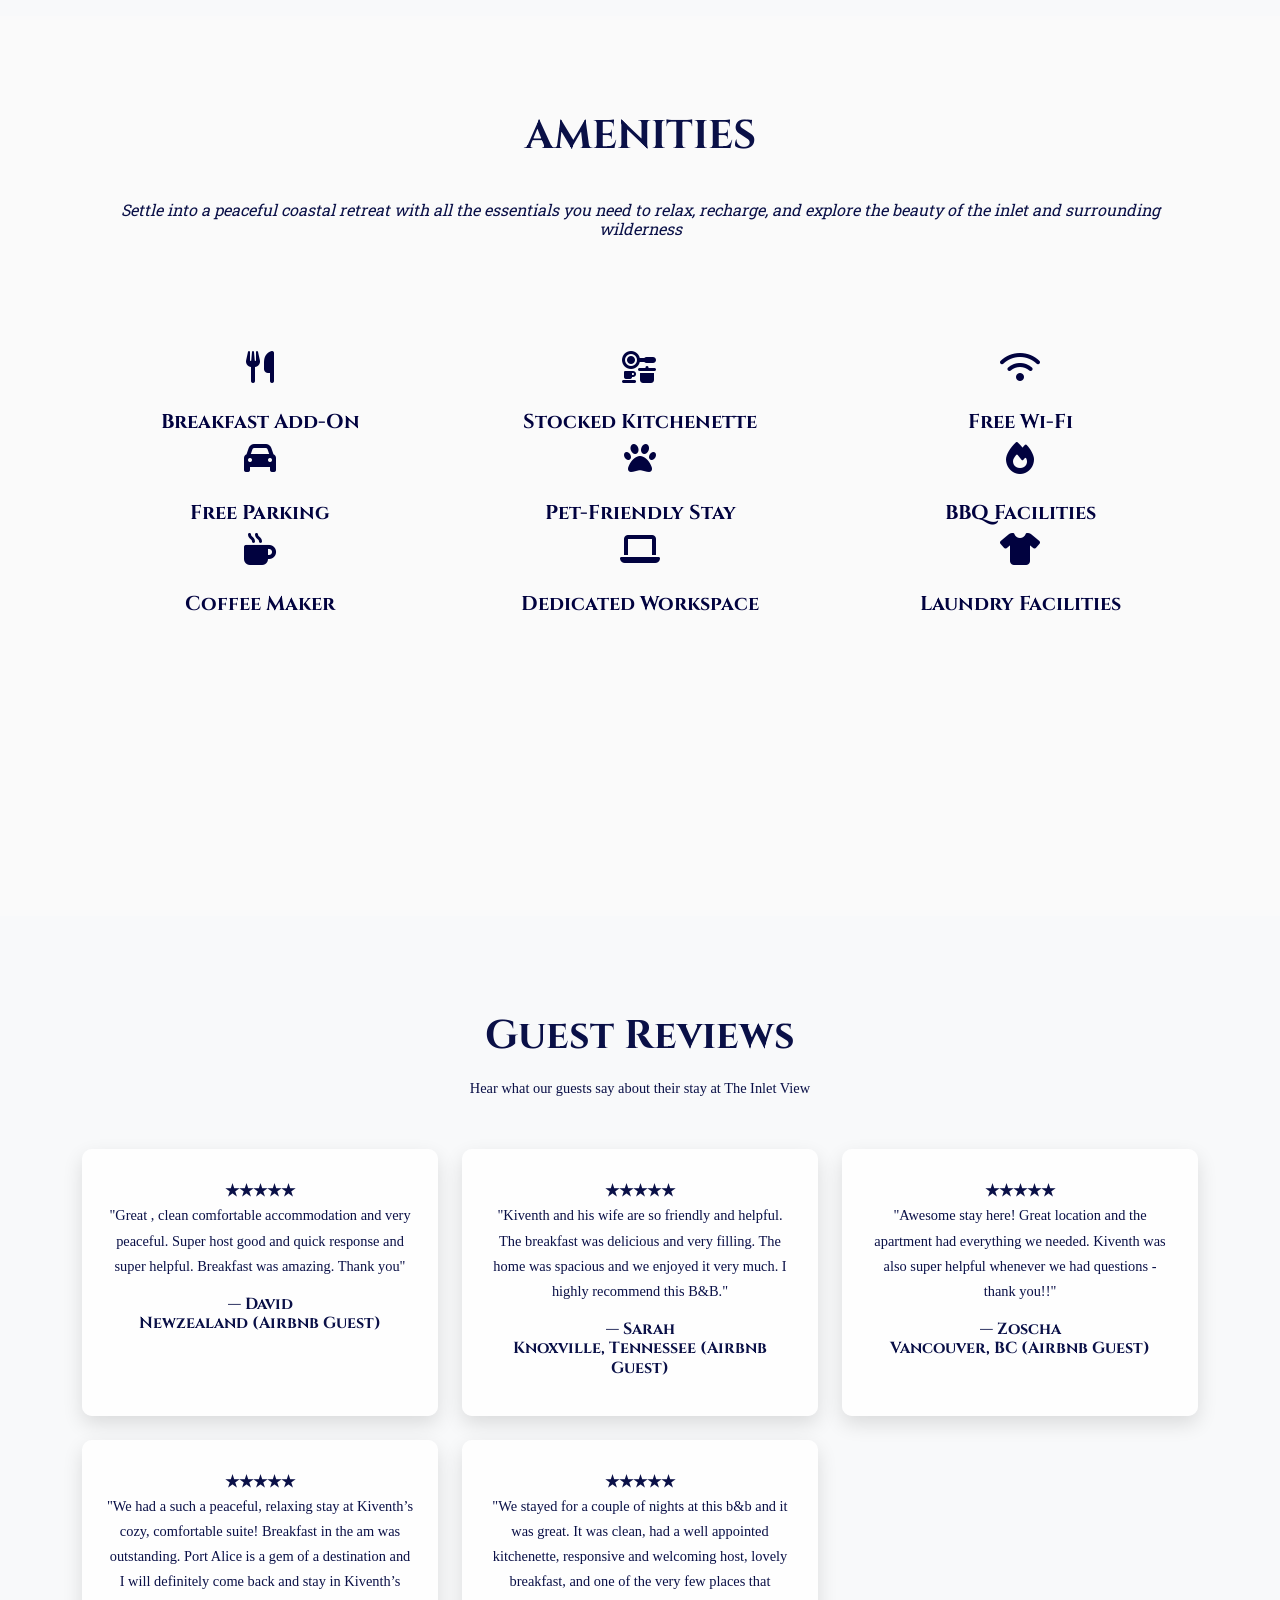
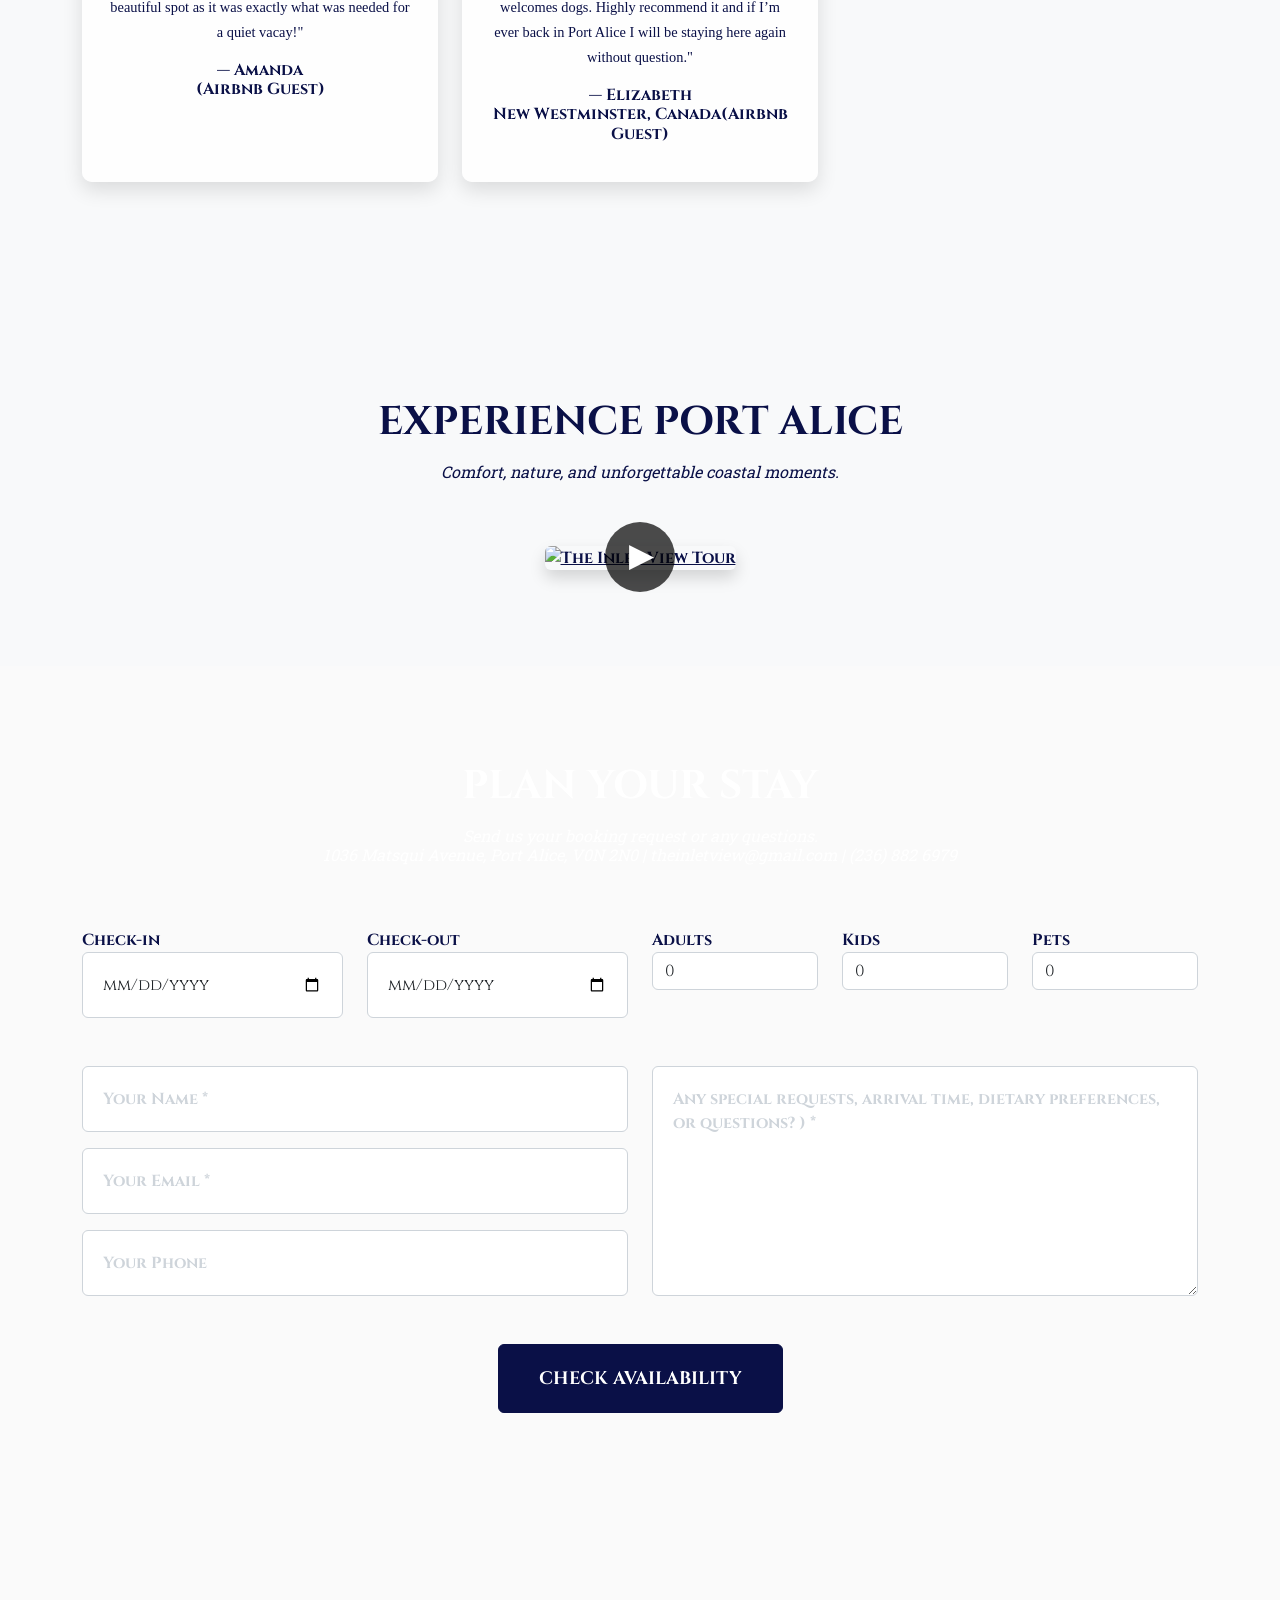
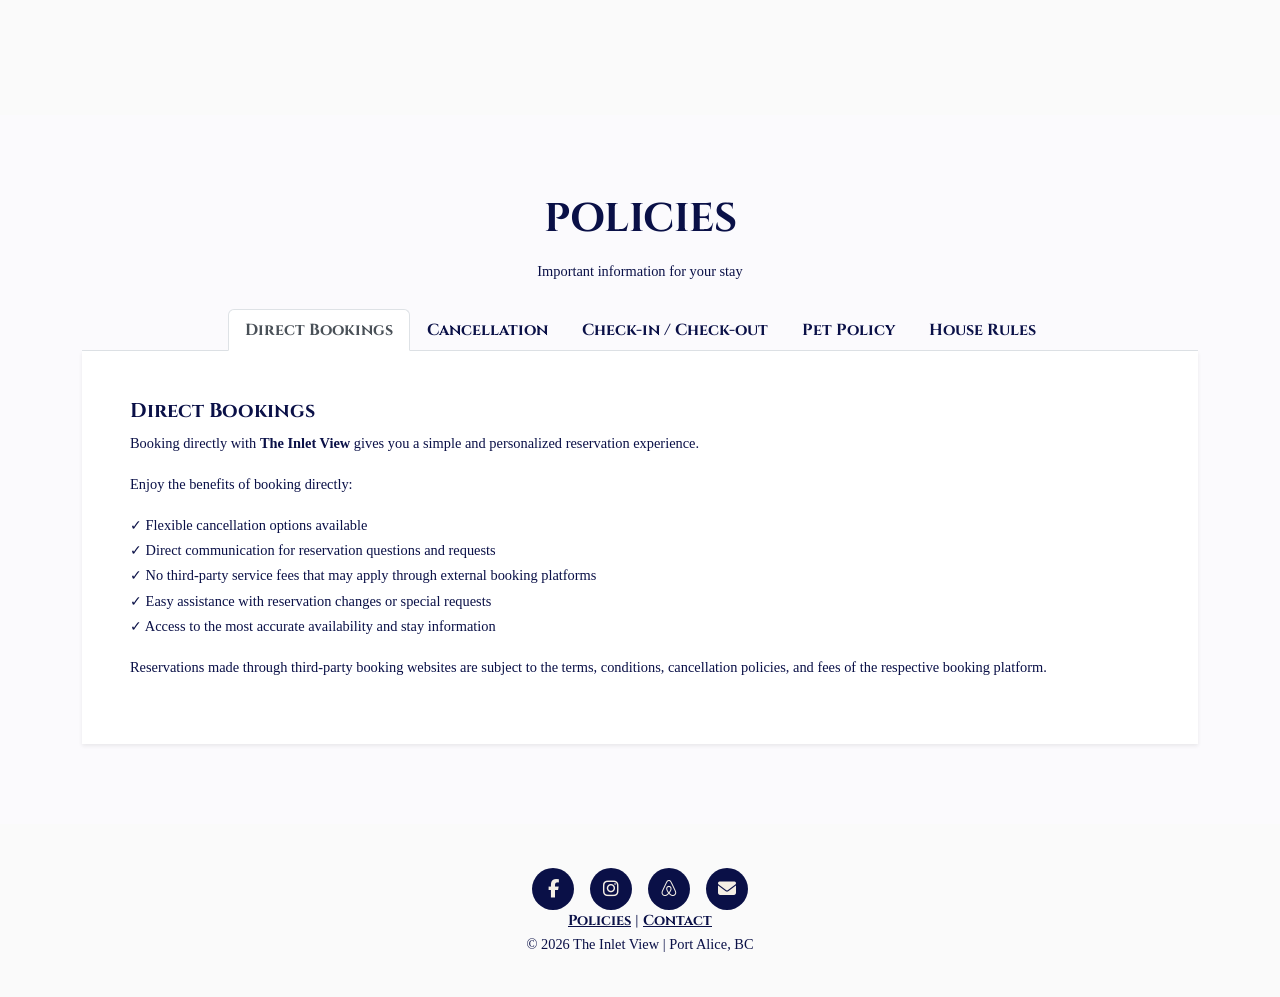
==== commit 2af49645: "Add files via upload" ====
--- a/index.html
+++ b/index.html
@@ -262,7 +262,7 @@
 <section id="reviews" class="page-section bg-light">
     <div class="container text-center">
 
-        <h2 class="section-heading">Words From Our Guests</h2>
+        <h2 class="section-heading">Guest Reviews</h2>
 
         <p class="section-subheading">
             Hear what our guests say about their stay at The Inlet View
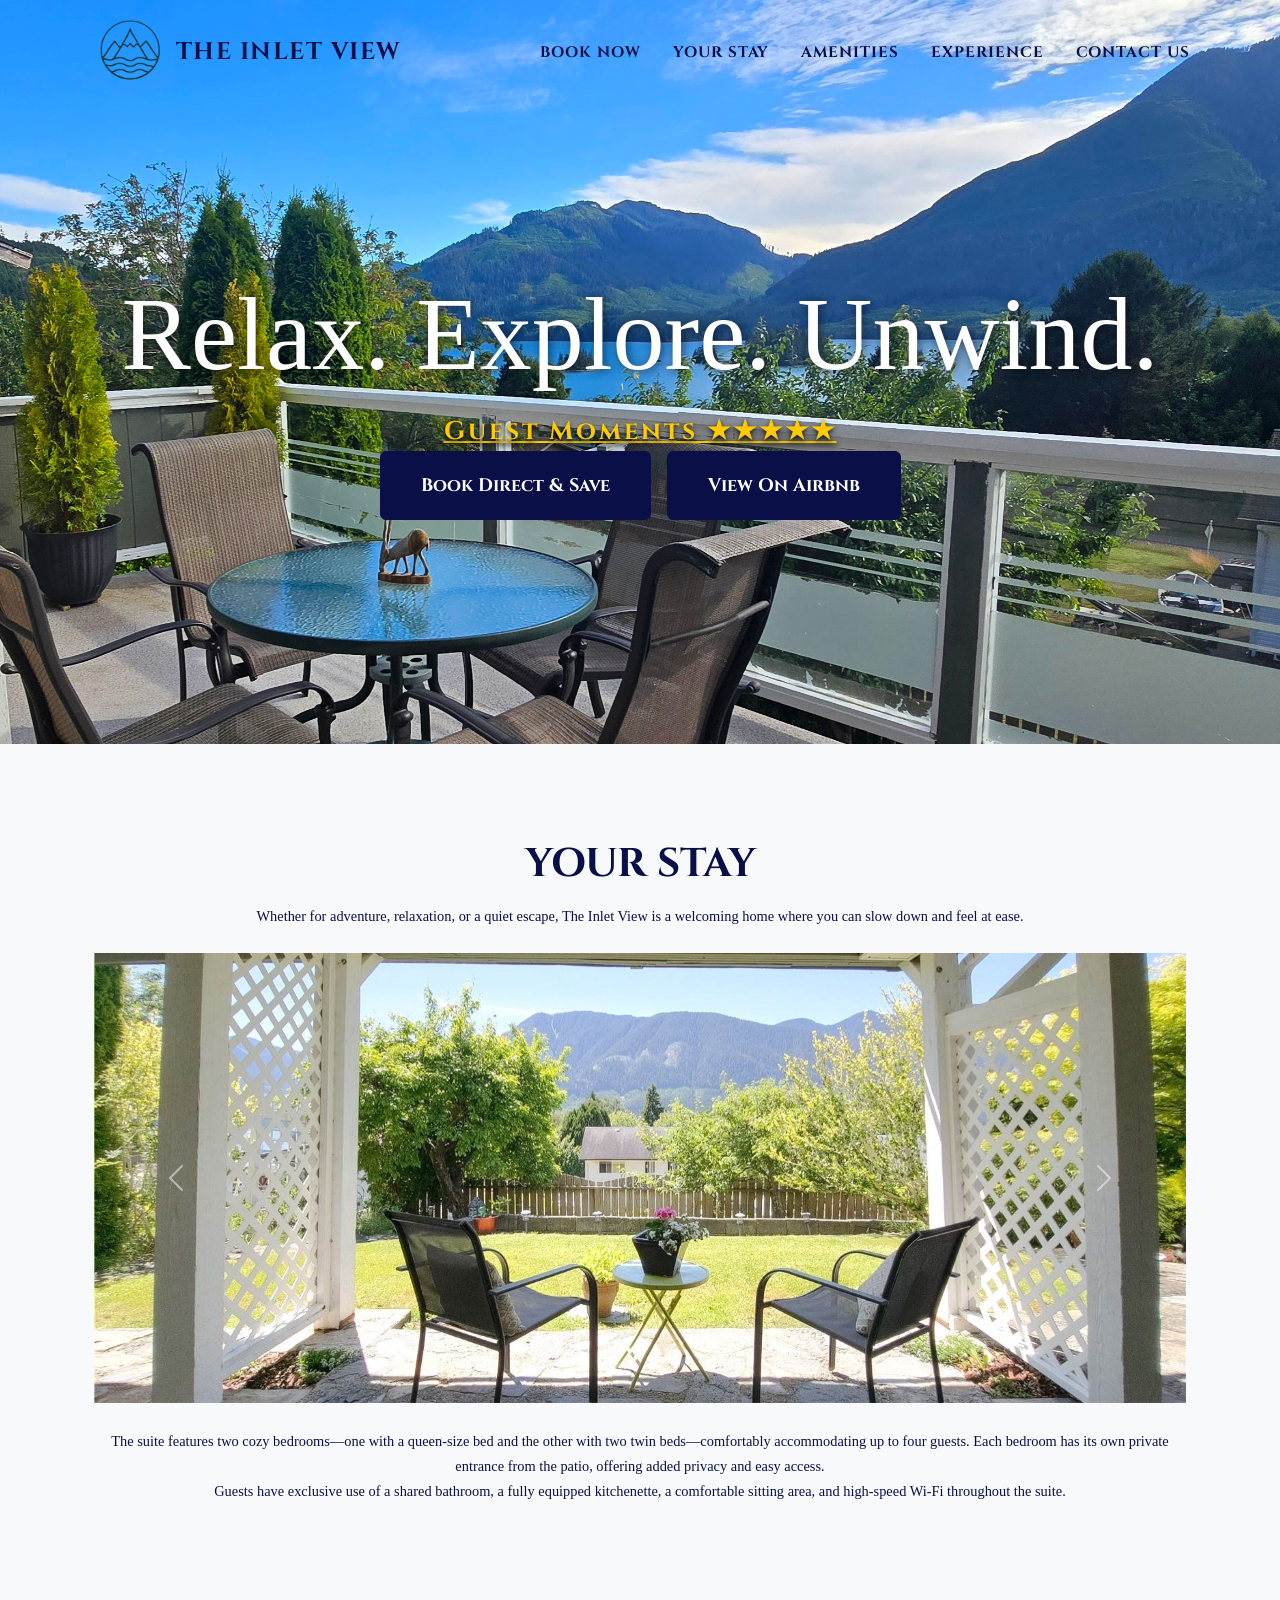
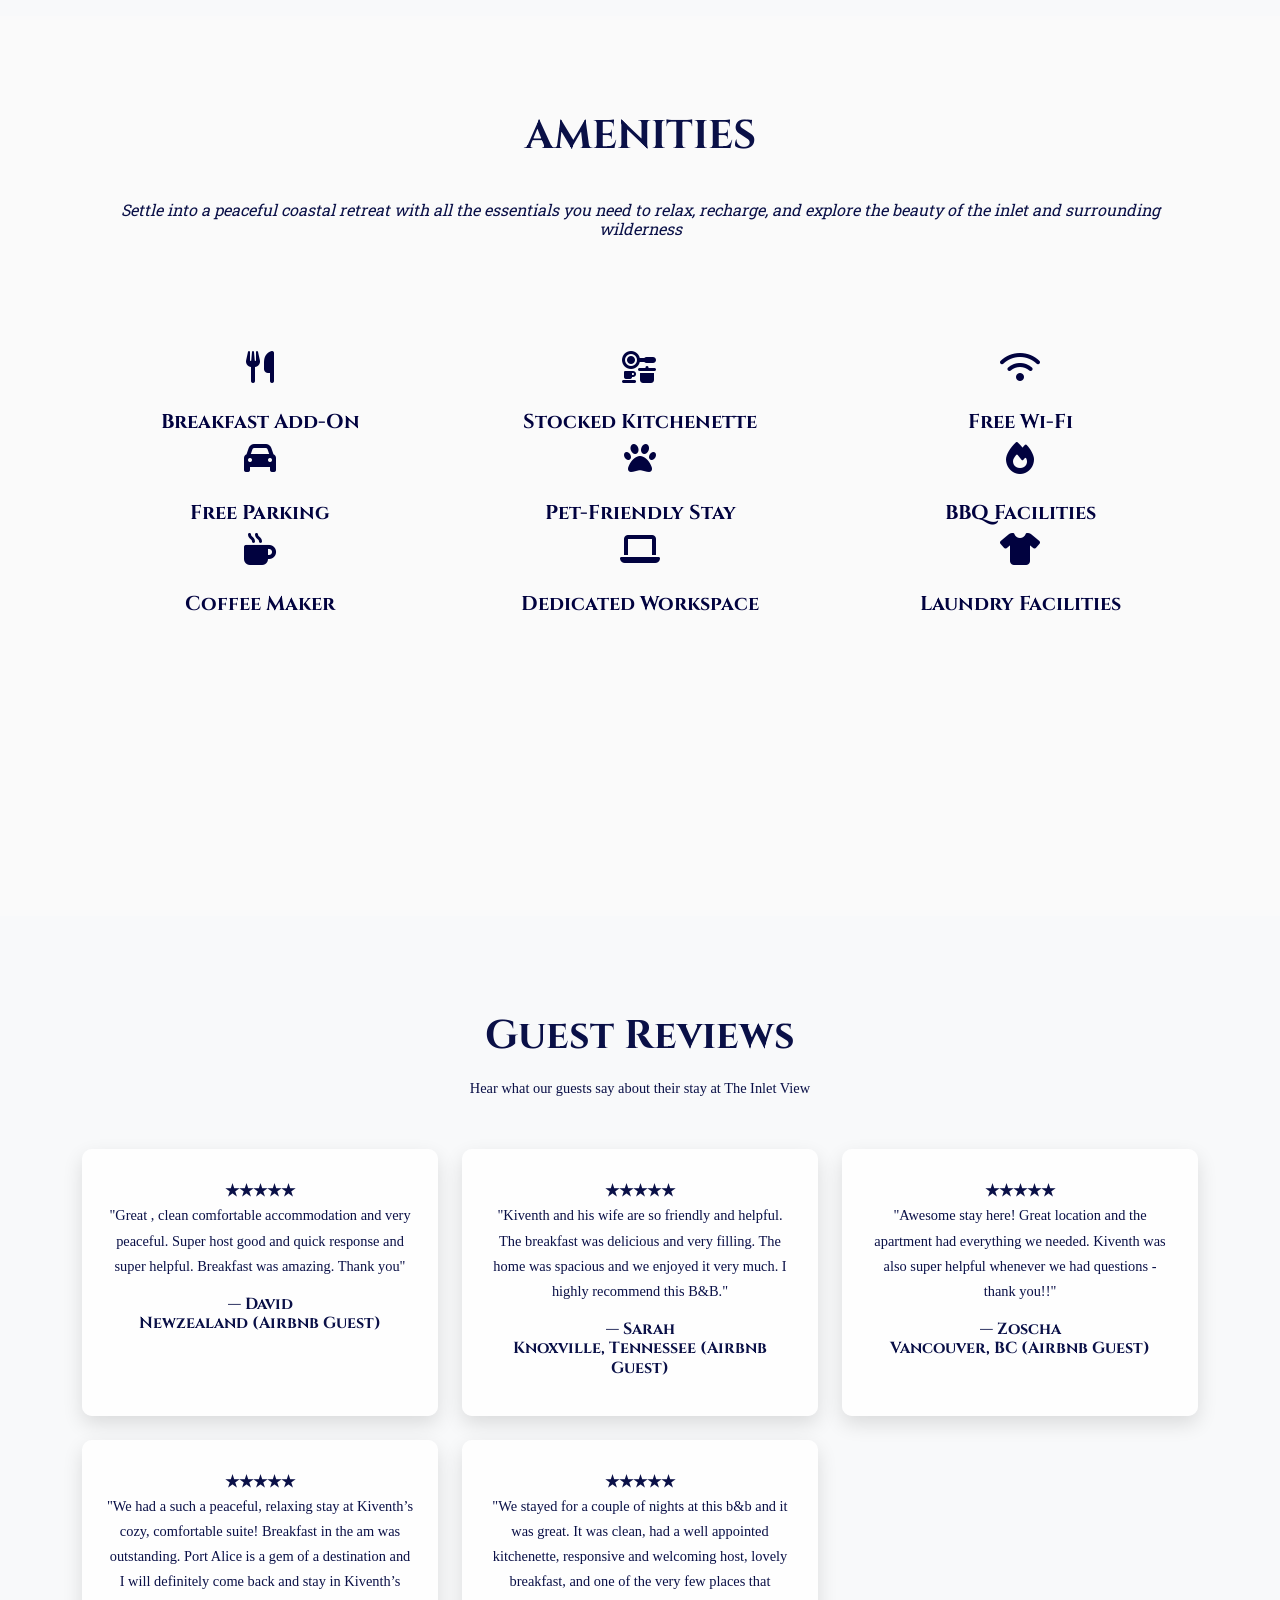
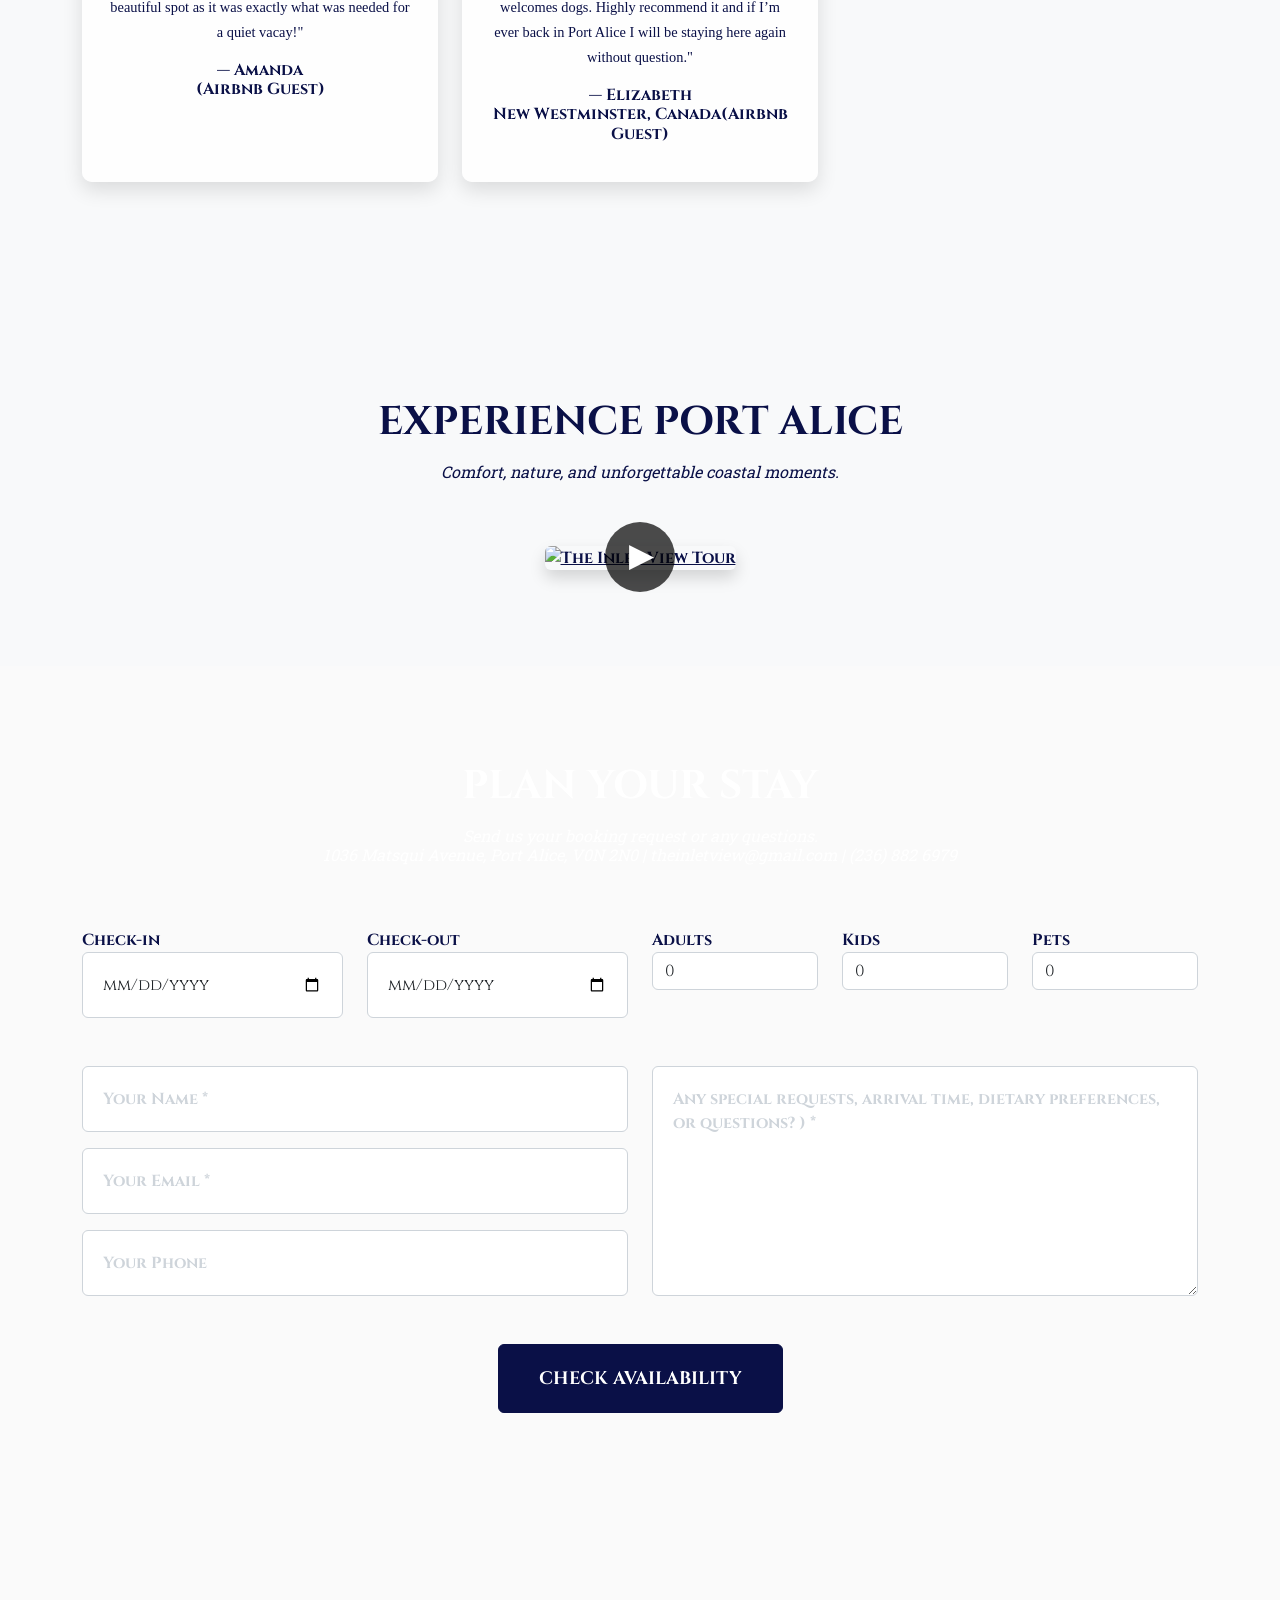
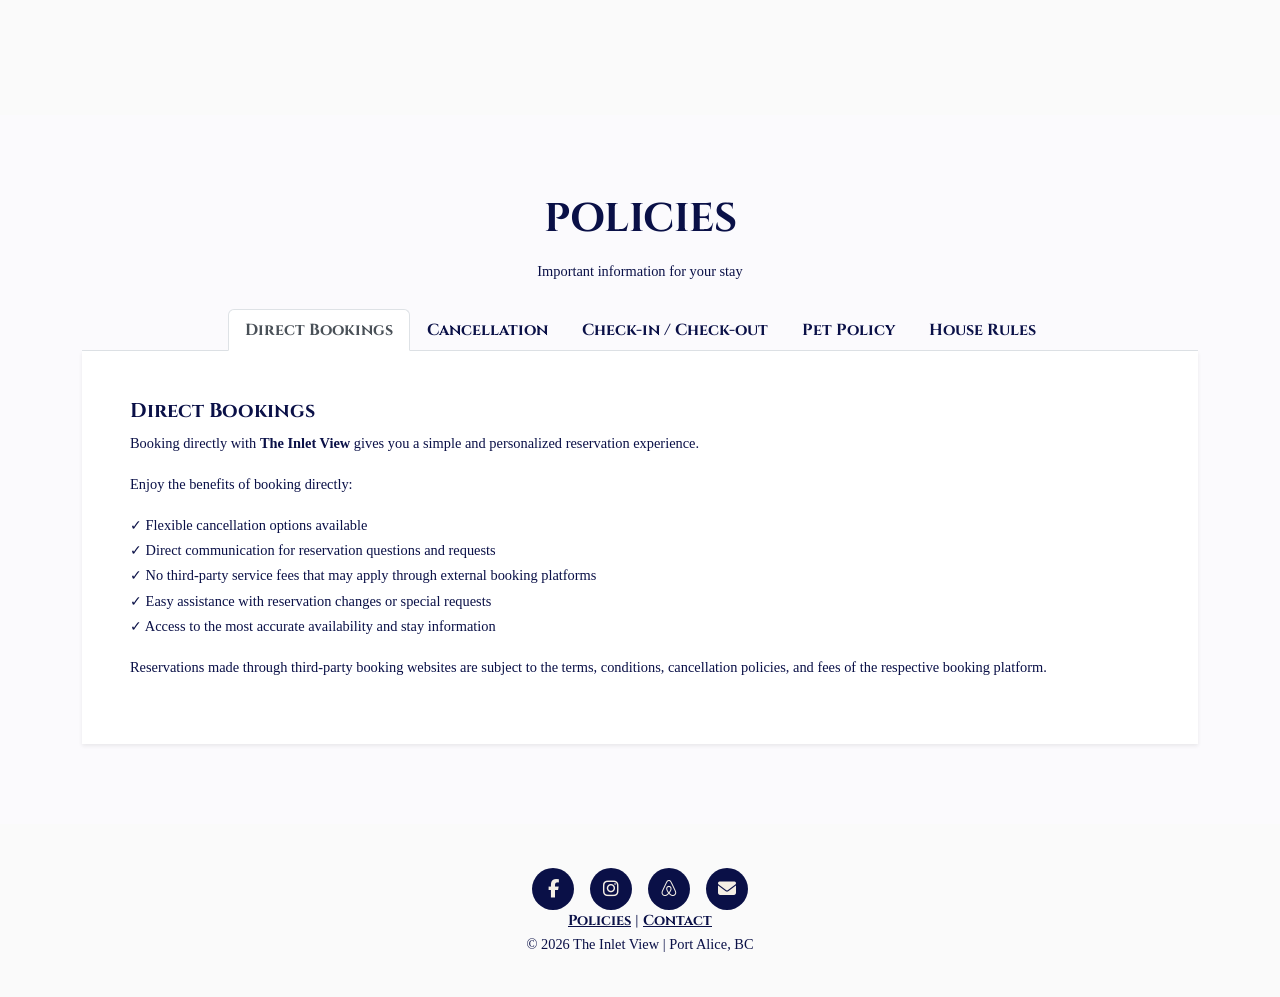
==== commit 0cc10bbf: "Add files via upload" ====
--- a/index.html
+++ b/index.html
@@ -30,6 +30,7 @@
         <!-- Core theme CSS (includes Bootstrap)-->
         <link href="css/styles.css" rel="stylesheet" />
 		<script src="https://cdn.jsdelivr.net/npm/bootstrap@5.3.3/dist/js/bootstrap.bundle.min.js"></script>
+		
 		<script>
 const today = new Date().toISOString().split("T")[0];
 
@@ -51,7 +52,7 @@
 
 </a>
         <button class="navbar-toggler" type="button" data-bs-toggle="collapse" data-bs-target="#navbarResponsive">
-            Menu <i class="fas fa-bars ms-1"></i>
+            <i class="fas fa-bars ms-1"></i>
         </button>
         <div class="collapse navbar-collapse" id="navbarResponsive">
             <ul class="navbar-nav text-uppercase ms-auto py-4 py-lg-0">
@@ -852,254 +853,16 @@
                 </div></div>
             </div>
         </footer>
-<!-- Portfolio Modals-->
-        <!-- Portfolio item 1 modal popup-->
-        <div class="portfolio-modal modal fade" id="portfolioModal1" tabindex="-1" role="dialog" aria-hidden="true">
-            <div class="modal-dialog">
-                <div class="modal-content">
-                    <div class="close-modal" data-bs-dismiss="modal"><img src="assets/img/close-icon.svg" alt="Close modal" /></div>
-                    <div class="container">
-                        <div class="row justify-content-center">
-                            <div class="col-lg-8">
-                                <div class="modal-body">
-                                    <!-- Project details-->
-                                    <h2 class="text-uppercase">ROOMS & PROPERTY</h2>
-                                    <p class="item-intro text-muted">Lorem ipsum dolor sit amet consectetur.</p>
-                                    <div id="portfolioCarousel1" class="carousel slide" data-bs-ride="false">
-  
-  <div class="carousel-inner">
-
-    <div class="carousel-item active">
-      <img class="d-block w-100" src="assets/img/portfolio/PA1.jpg" alt="Private Patio">
-    </div>
-
-    <div class="carousel-item">
-      <img class="d-block w-100" src="assets/img/portfolio/PA2.jpg" alt="Patio View">
-    </div>
-
-    <div class="carousel-item">
-      <img class="d-block w-100" src="assets/img/portfolio/PA3.jpg" alt="Outdoor Seating">
-    </div>
-	 <div class="carousel-item">
-      <img class="d-block w-100" src="assets/img/portfolio/PA4.jpg" alt="Outdoor Seating">
-    </div>
-	 <div class="carousel-item">
-      <img class="d-block w-100" src="assets/img/portfolio/PA5.jpg" alt="Outdoor Seating">
-    </div>
-
-  </div>
-
-  <!-- Previous Button -->
-  <button class="carousel-control-prev" type="button" data-bs-target="#portfolioCarousel1" data-bs-slide="prev">
-    <span class="carousel-control-prev-icon"></span>
-  </button>
-
-  <!-- Next Button -->
-  <button class="carousel-control-next" type="button" data-bs-target="#portfolioCarousel1" data-bs-slide="next">
-    <span class="carousel-control-next-icon"></span>
-  </button>
-
-</div>
-                                    <p>Use this area to describe your project. Lorem ipsum dolor sit amet, consectetur adipisicing elit. Est blanditiis dolorem culpa incidunt minus dignissimos deserunt repellat aperiam quasi sunt officia expedita beatae cupiditate, maiores repudiandae, nostrum, reiciendis facere nemo!</p>
-                                    <ul class="list-inline">
-                                        <li>
-                                            <strong>Client:</strong>
-                                            Threads
-                                        </li>
-                                        <li>
-                                            <strong>Category:</strong>
-                                            Illustration
-                                        </li>
-                                    </ul>
-                                    <button class="btn btn-primary btn-xl text-uppercase" data-bs-dismiss="modal" type="button">
-                                        <i class="fas fa-xmark me-1"></i>
-                                        Close
-                                    </button>
-                                </div>
-                            </div>
-                        </div>
-                    </div>
-                </div>
-            </div>
-        </div>
-        <!-- Portfolio item 2 modal popup-->
-        <div class="portfolio-modal modal fade" id="portfolioModal2" tabindex="-1" role="dialog" aria-hidden="true">
-            <div class="modal-dialog">
-                <div class="modal-content">
-                    <div class="close-modal" data-bs-dismiss="modal"><img src="assets/img/close-icon.svg" alt="Close modal" /></div>
-                    <div class="container">
-                        <div class="row justify-content-center">
-                            <div class="col-lg-8">
-                                <div class="modal-body">
-                                    <!-- Project details-->
-                                    <h2 class="text-uppercase">Project Name</h2>
-                                    <p class="item-intro text-muted">Lorem ipsum dolor sit amet consectetur.</p>
-                                    <img class="img-fluid d-block mx-auto" src="assets/img/portfolio/PA2.jpg" alt="..." />
-                                    <p>Use this area to describe your project. Lorem ipsum dolor sit amet, consectetur adipisicing elit. Est blanditiis dolorem culpa incidunt minus dignissimos deserunt repellat aperiam quasi sunt officia expedita beatae cupiditate, maiores repudiandae, nostrum, reiciendis facere nemo!</p>
-                                    <ul class="list-inline">
-                                        <li>
-                                            <strong>Client:</strong>
-                                            Explore
-                                        </li>
-                                        <li>
-                                            <strong>Category:</strong>
-                                            Graphic Design
-                                        </li>
-                                    </ul>
-                                    <button class="btn btn-primary btn-xl text-uppercase" data-bs-dismiss="modal" type="button">
-                                        <i class="fas fa-xmark me-1"></i>
-                                        Close Project
-                                    </button>
-                                </div>
-                            </div>
-                        </div>
-                    </div>
-                </div>
-            </div>
-        </div>
-        <!-- Portfolio item 3 modal popup-->
-        <div class="portfolio-modal modal fade" id="portfolioModal3" tabindex="-1" role="dialog" aria-hidden="true">
-            <div class="modal-dialog">
-                <div class="modal-content">
-                    <div class="close-modal" data-bs-dismiss="modal"><img src="assets/img/close-icon.svg" alt="Close modal" /></div>
-                    <div class="container">
-                        <div class="row justify-content-center">
-                            <div class="col-lg-8">
-                                <div class="modal-body">
-                                    <!-- Project details-->
-                                    <h2 class="text-uppercase">Project Name</h2>
-                                    <p class="item-intro text-muted">Lorem ipsum dolor sit amet consectetur.</p>
-                                    <img class="img-fluid d-block mx-auto" src="assets/img/portfolio/PA3.jpg" alt="..." />
-                                    <p>Use this area to describe your project. Lorem ipsum dolor sit amet, consectetur adipisicing elit. Est blanditiis dolorem culpa incidunt minus dignissimos deserunt repellat aperiam quasi sunt officia expedita beatae cupiditate, maiores repudiandae, nostrum, reiciendis facere nemo!</p>
-                                    <ul class="list-inline">
-                                        <li>
-                                            <strong>Client:</strong>
-                                            Finish
-                                        </li>
-                                        <li>
-                                            <strong>Category:</strong>
-                                            Identity
-                                        </li>
-                                    </ul>
-                                    <button class="btn btn-primary btn-xl text-uppercase" data-bs-dismiss="modal" type="button">
-                                        <i class="fas fa-xmark me-1"></i>
-                                        Close Project
-                                    </button>
-                                </div>
-                            </div>
-                        </div>
-                    </div>
-                </div>
-            </div>
-        </div>
-        <!-- Portfolio item 4 modal popup-->
-        <div class="portfolio-modal modal fade" id="portfolioModal4" tabindex="-1" role="dialog" aria-hidden="true">
-            <div class="modal-dialog">
-                <div class="modal-content">
-                    <div class="close-modal" data-bs-dismiss="modal"><img src="assets/img/close-icon.svg" alt="Close modal" /></div>
-                    <div class="container">
-                        <div class="row justify-content-center">
-                            <div class="col-lg-8">
-                                <div class="modal-body">
-                                    <!-- Project details-->
-                                    <h2 class="text-uppercase">Project Name</h2>
-                                    <p class="item-intro text-muted">Lorem ipsum dolor sit amet consectetur.</p>
-                                    <img class="img-fluid d-block mx-auto" src="assets/img/portfolio/PA4.jpg" alt="..." />
-                                    <p>Use this area to describe your project. Lorem ipsum dolor sit amet, consectetur adipisicing elit. Est blanditiis dolorem culpa incidunt minus dignissimos deserunt repellat aperiam quasi sunt officia expedita beatae cupiditate, maiores repudiandae, nostrum, reiciendis facere nemo!</p>
-                                    <ul class="list-inline">
-                                        <li>
-                                            <strong>Client:</strong>
-                                            Lines
-                                        </li>
-                                        <li>
-                                            <strong>Category:</strong>
-                                            Branding
-                                        </li>
-                                    </ul>
-                                    <button class="btn btn-primary btn-xl text-uppercase" data-bs-dismiss="modal" type="button">
-                                        <i class="fas fa-xmark me-1"></i>
-                                        Close Project
-                                    </button>
-                                </div>
-                            </div>
-                        </div>
-                    </div>
-                </div>
-            </div>
-        </div>
-        <!-- Portfolio item 5 modal popup-->
-        <div class="portfolio-modal modal fade" id="portfolioModal5" tabindex="-1" role="dialog" aria-hidden="true">
-            <div class="modal-dialog">
-                <div class="modal-content">
-                    <div class="close-modal" data-bs-dismiss="modal"><img src="assets/img/close-icon.svg" alt="Close modal" /></div>
-                    <div class="container">
-                        <div class="row justify-content-center">
-                            <div class="col-lg-8">
-                                <div class="modal-body">
-                                    <!-- Project details-->
-                                    <h2 class="text-uppercase">Project Name</h2>
-                                    <p class="item-intro text-muted">Lorem ipsum dolor sit amet consectetur.</p>
-                                    <img class="img-fluid d-block mx-auto" src="assets/img/portfolio/PA5.jpg" alt="..." />
-                                    <p>Use this area to describe your project. Lorem ipsum dolor sit amet, consectetur adipisicing elit. Est blanditiis dolorem culpa incidunt minus dignissimos deserunt repellat aperiam quasi sunt officia expedita beatae cupiditate, maiores repudiandae, nostrum, reiciendis facere nemo!</p>
-                                    <ul class="list-inline">
-                                        <li>
-                                            <strong>Client:</strong>
-                                            Southwest
-                                        </li>
-                                        <li>
-                                            <strong>Category:</strong>
-                                            Website Design
-                                        </li>
-                                    </ul>
-                                    <button class="btn btn-primary btn-xl text-uppercase" data-bs-dismiss="modal" type="button">
-                                        <i class="fas fa-xmark me-1"></i>
-                                        Close Project
-                                    </button>
-                                </div>
-                            </div>
-                        </div>
-                    </div>
-                </div>
-            </div>
-        </div>
-        <!-- Portfolio item 6 modal popup-->
-        <div class="portfolio-modal modal fade" id="portfolioModal6" tabindex="-1" role="dialog" aria-hidden="true">
-            <div class="modal-dialog">
-                <div class="modal-content">
-                    <div class="close-modal" data-bs-dismiss="modal"><img src="assets/img/close-icon.svg" alt="Close modal" /></div>
-                    <div class="container">
-                        <div class="row justify-content-center">
-                            <div class="col-lg-8">
-                                <div class="modal-body">
-                                    <!-- Project details-->
-                                    <h2 class="text-uppercase">Project Name</h2>
-                                    <p class="item-intro text-muted">Lorem ipsum dolor sit amet consectetur.</p>
-                                    <img class="img-fluid d-block mx-auto" src="assets/img/portfolio/6.jpg" alt="..." />
-                                    <p>Use this area to describe your project. Lorem ipsum dolor sit amet, consectetur adipisicing elit. Est blanditiis dolorem culpa incidunt minus dignissimos deserunt repellat aperiam quasi sunt officia expedita beatae cupiditate, maiores repudiandae, nostrum, reiciendis facere nemo!</p>
-                                    <ul class="list-inline">
-                                        <li>
-                                            <strong>Client:</strong>
-                                            Window
-                                        </li>
-                                        <li>
-                                            <strong>Category:</strong>
-                                            Photography
-                                        </li>
-                                    </ul>
-                                    <button class="btn btn-primary btn-xl text-uppercase" data-bs-dismiss="modal" type="button">
-                                        <i class="fas fa-xmark me-1"></i>
-                                        Close Project
-                                    </button>
-                                </div>
-                            </div>
-                        </div>
-                    </div>
-                </div>
-            </div>
-        </div>
+
+
+
+                                  
+ 
+                 
+
             
  <!-- Bootstrap core JS-->
-         <script src="https://cdn.jsdelivr.net/npm/bootstrap@5.2.3/dist/js/bootstrap.bundle.min.js"></script>
+
         <!-- Core theme JS-->
          <script src="js/scripts.js"></script>
         <!-- * * * * * * * * * * * * * * * * * * * * * * * * * * * * * * * * * * * * * * * *-->
@@ -1134,16 +897,6 @@
     }
 });
 </script>
-<script>
-const today = new Date().toISOString().split("T")[0];
-
-document.getElementById("checkin").setAttribute("min", today);
-document.getElementById("checkout").setAttribute("min", today);
-
-document.getElementById("checkin").addEventListener("change", function() {
-    document.getElementById("checkout").setAttribute("min", this.value);
-});
-</script>
 
 <script>
 window.onload = function() {
@@ -1178,5 +931,4 @@
 
 </body>
 </html>
-    </body>
-</html>
+
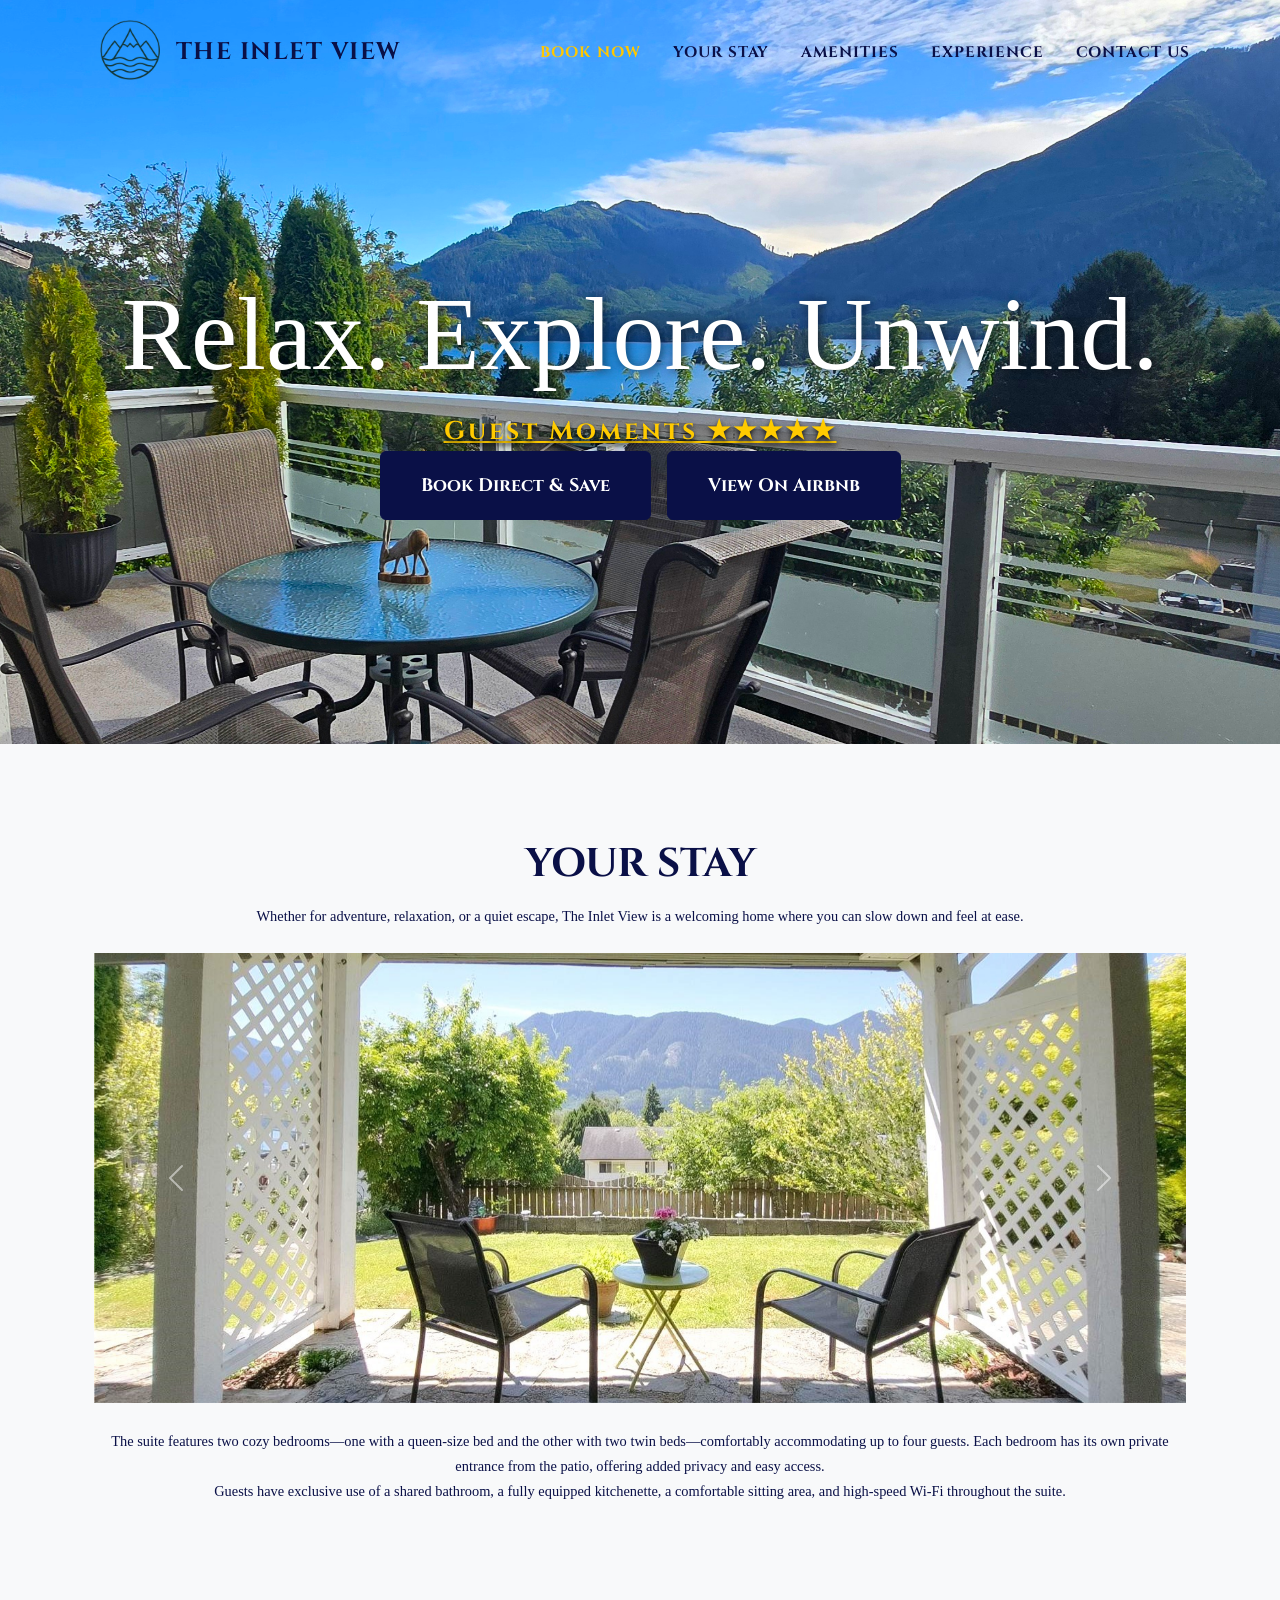
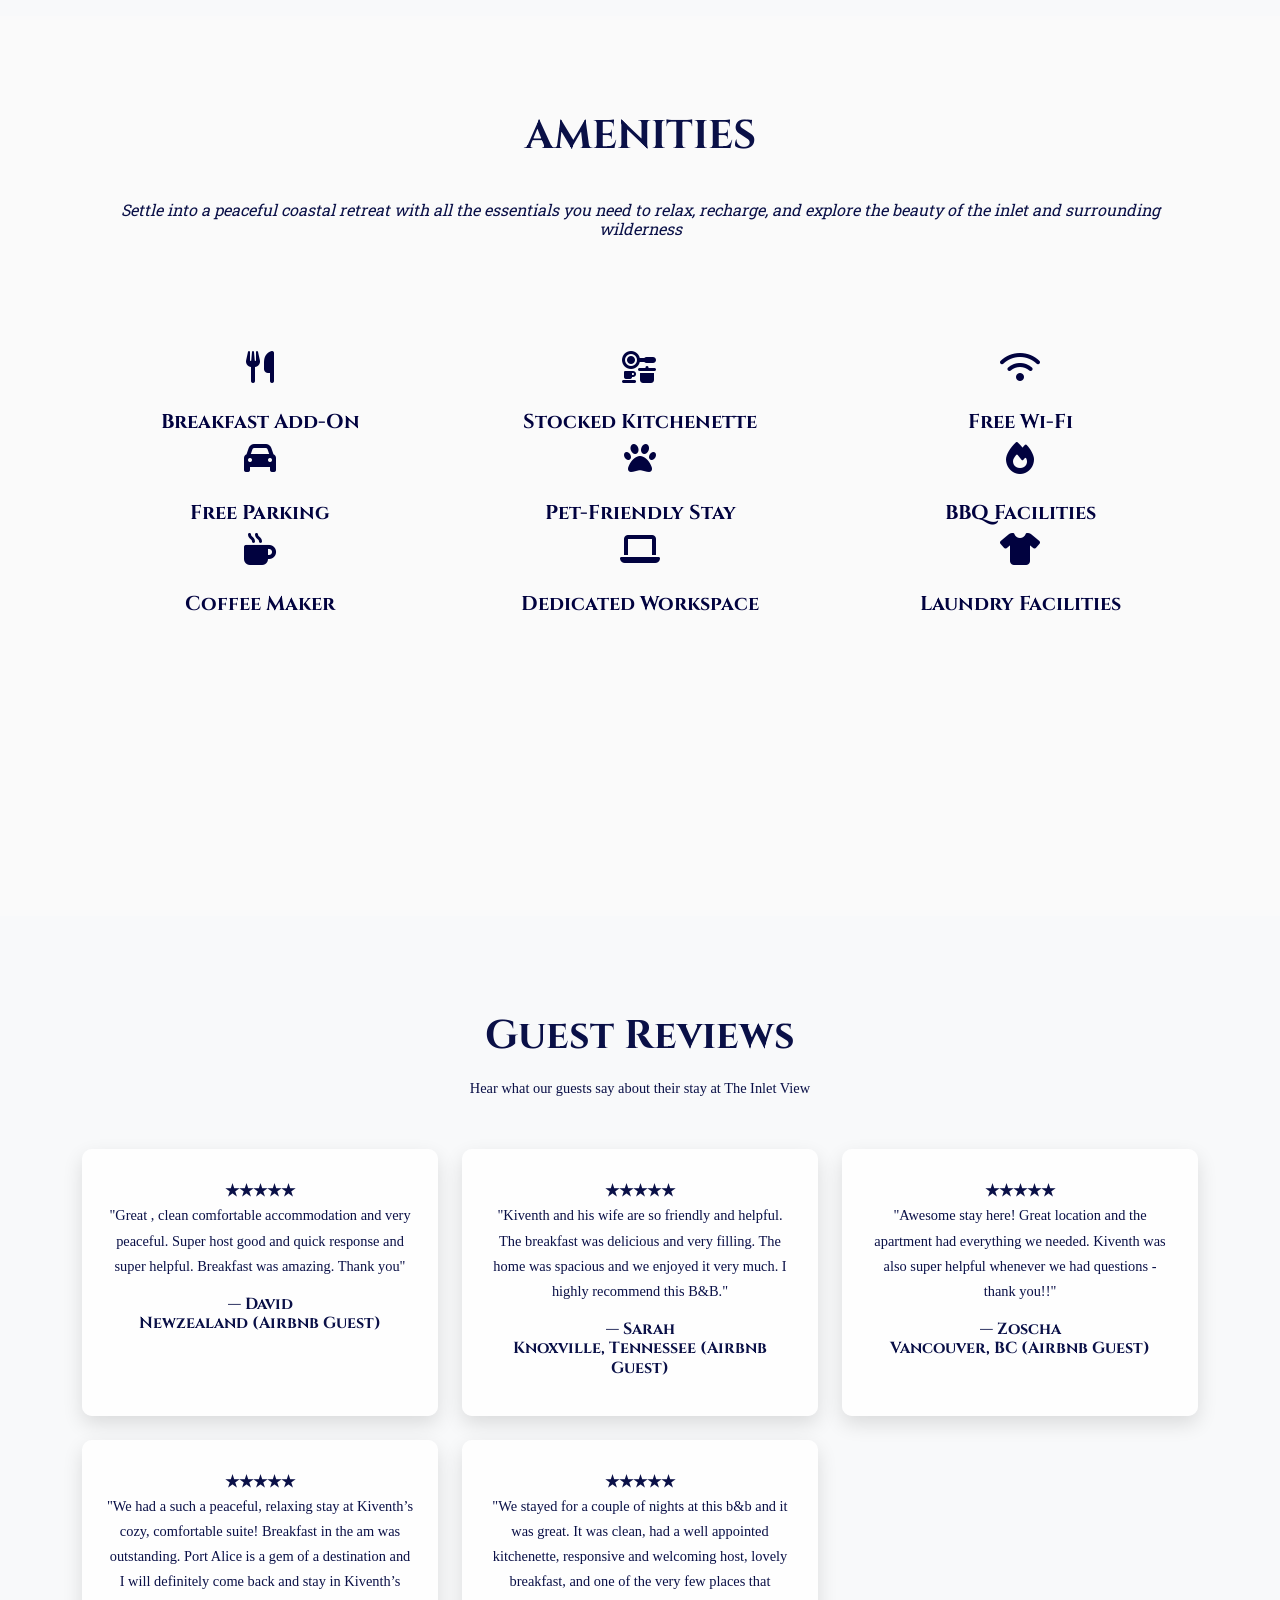
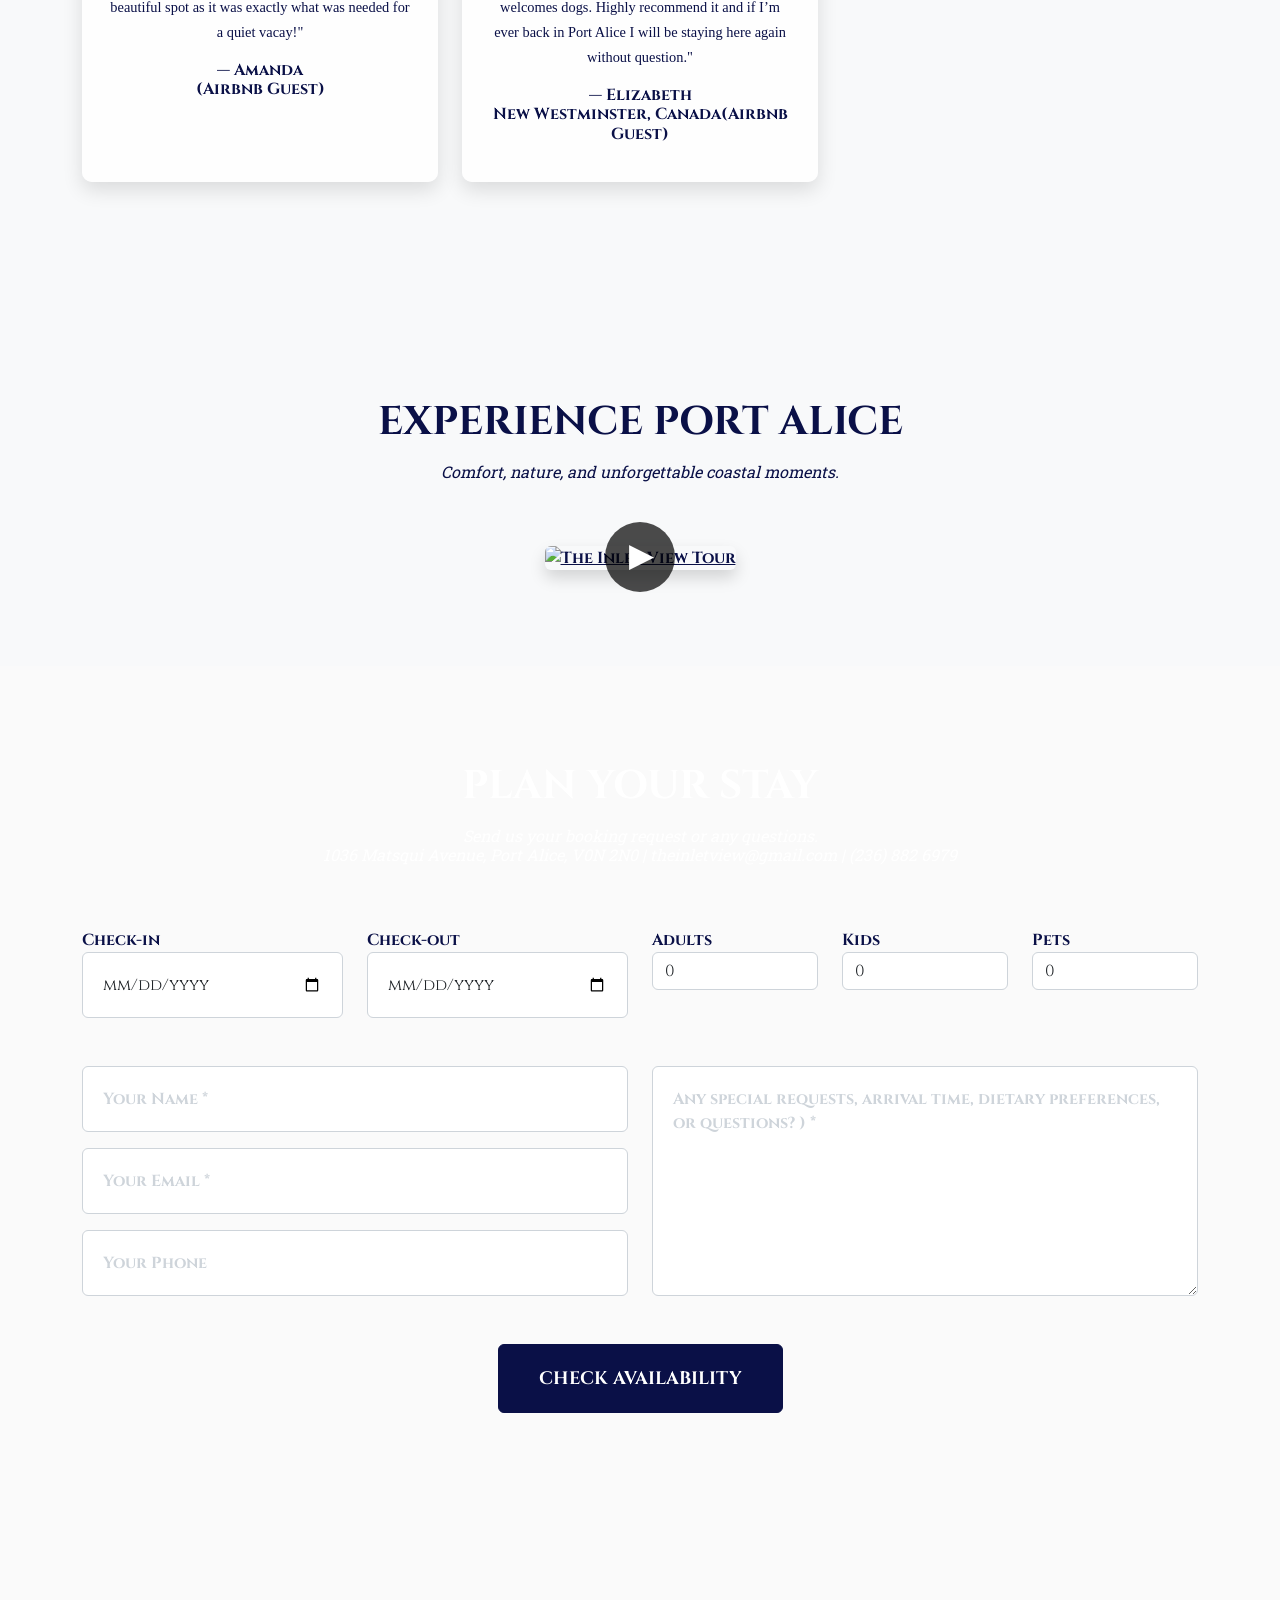
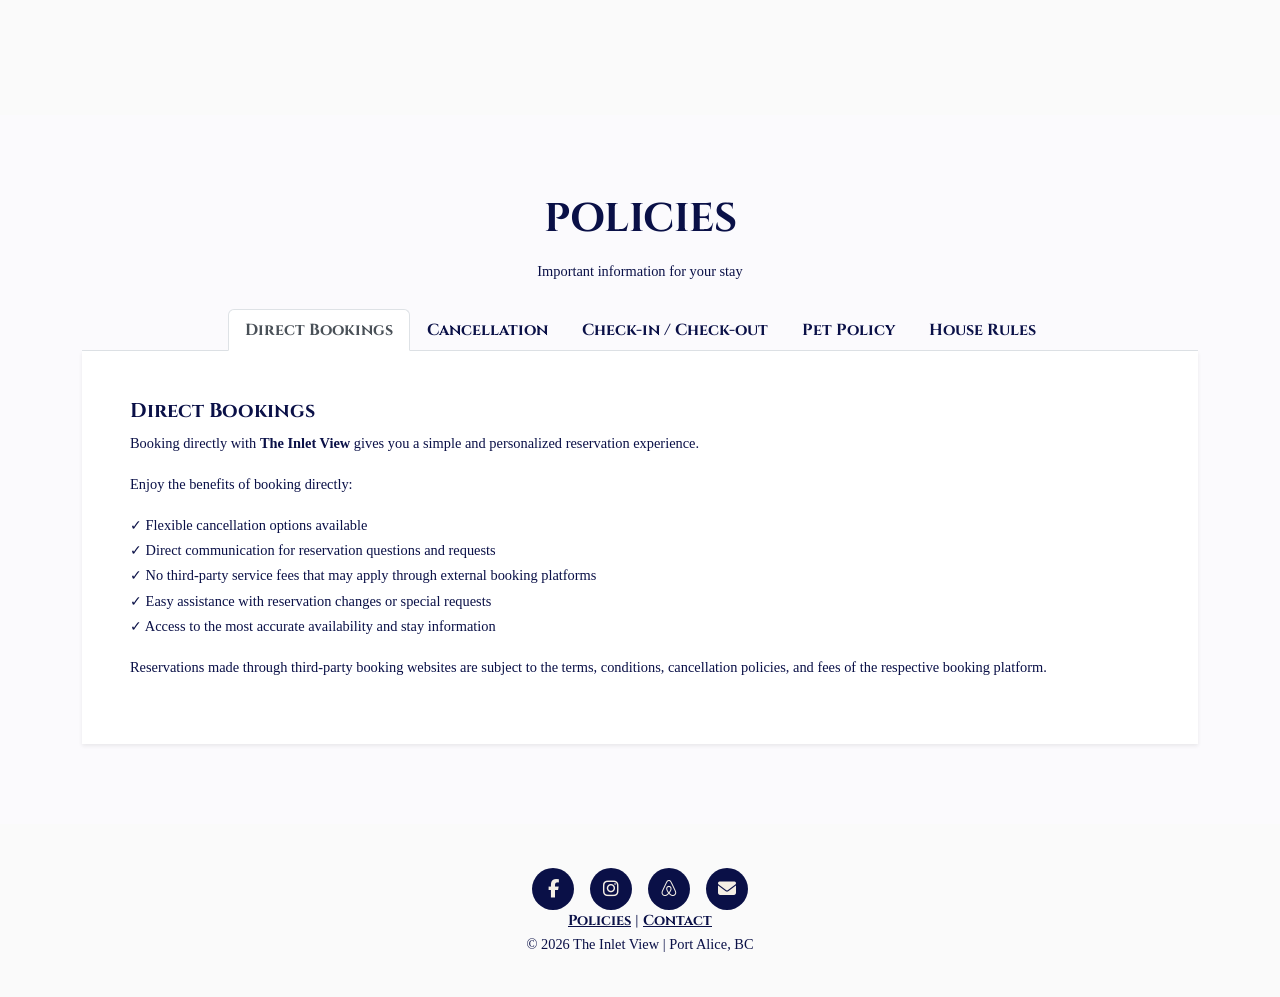
==== commit 403a622c: "Add files via upload" ====
--- a/index.html
+++ b/index.html
@@ -6,7 +6,20 @@
         <meta name="description" content="" />
         <meta name="author" content="" />
         <title>The Inlet View|Port Alice</title>
-        <!-- Favicon-->
+		<script type="application/ld+json">
+{
+  "@context":"https://schema.org",
+  "@type":"BedAndBreakfast",
+  "name":"The Inlet View",
+  "url":"https://yourdomain.com",
+  "address":{
+    "@type":"PostalAddress",
+    "addressLocality":"Port Alice",
+    "addressRegion":"BC",
+    "addressCountry":"CA"
+  }
+}
+</script><!-- Favicon-->
         <link rel="icon" type="image/x-icon" href="assets/favicon.ico" />
         <!-- Font Awesome icons (free version)-->
         <script src="https://use.fontawesome.com/releases/v6.3.0/js/all.js" crossorigin="anonymous"></script>
